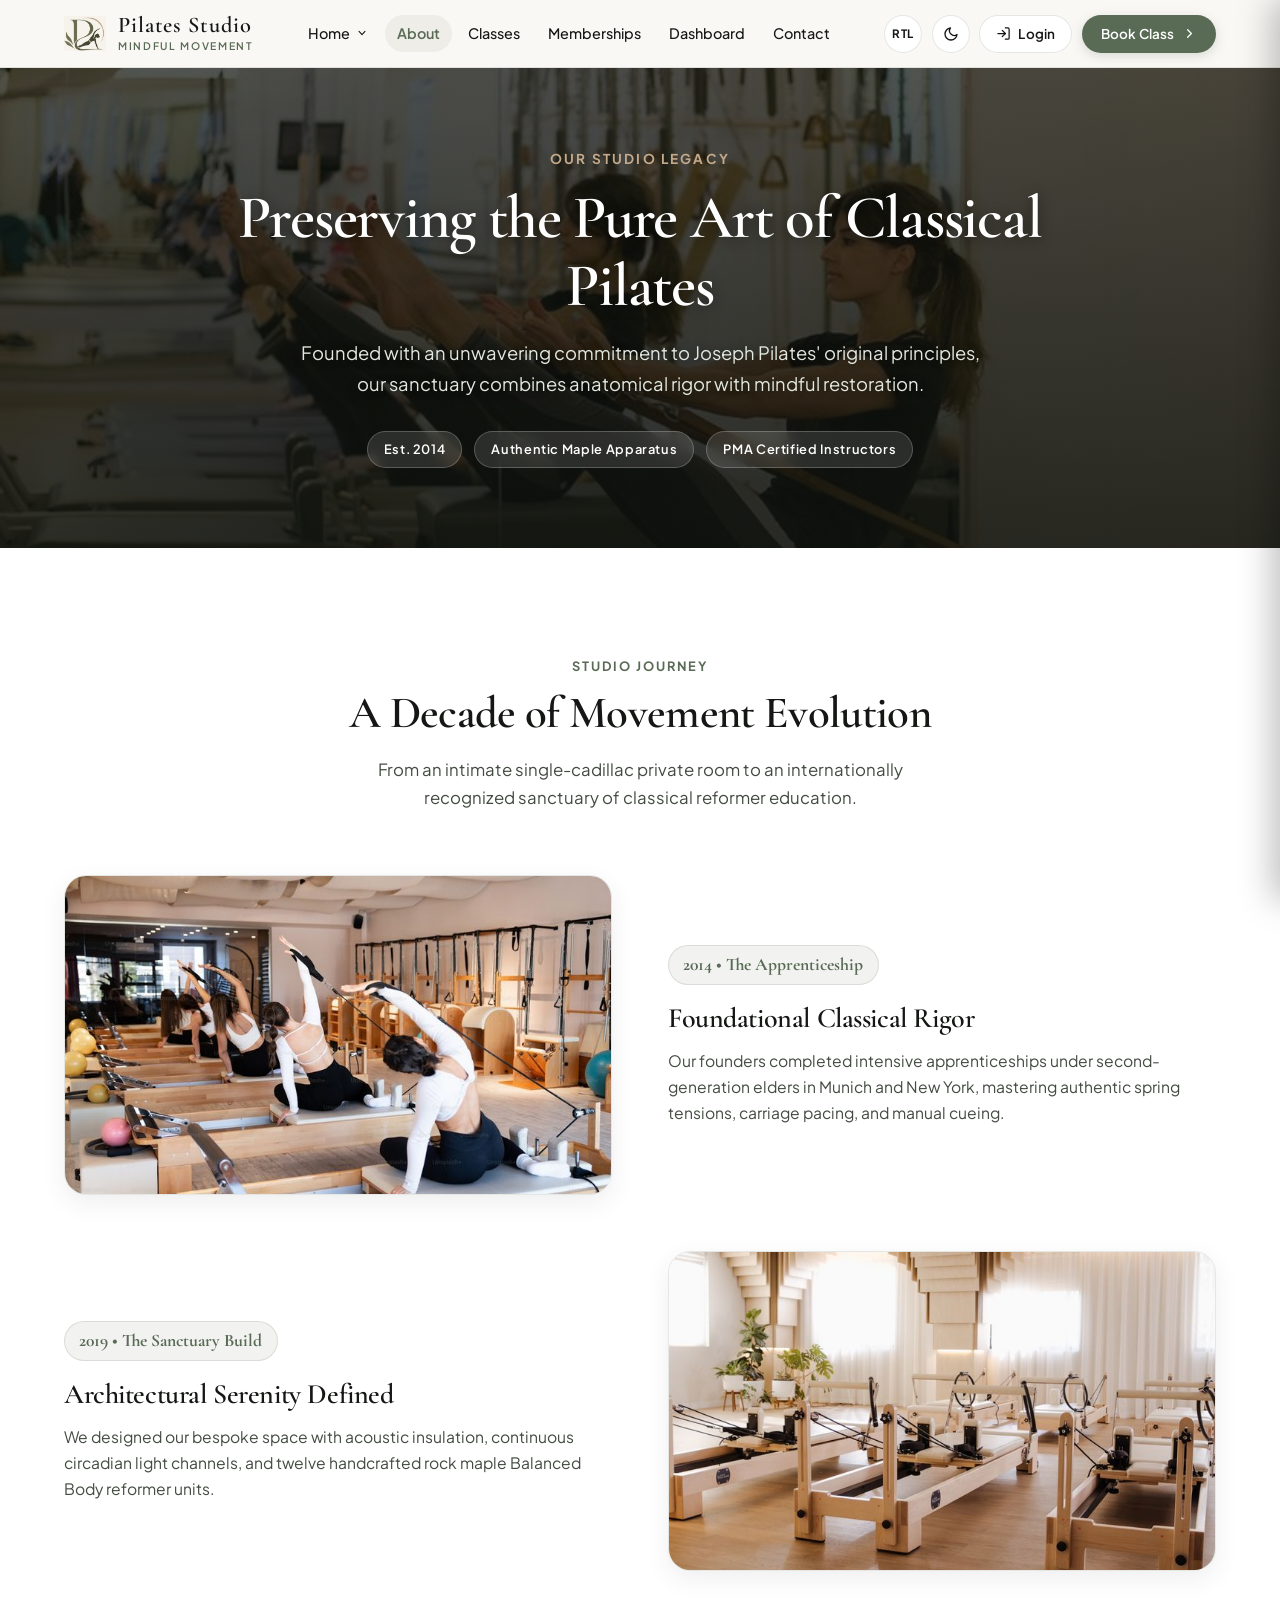
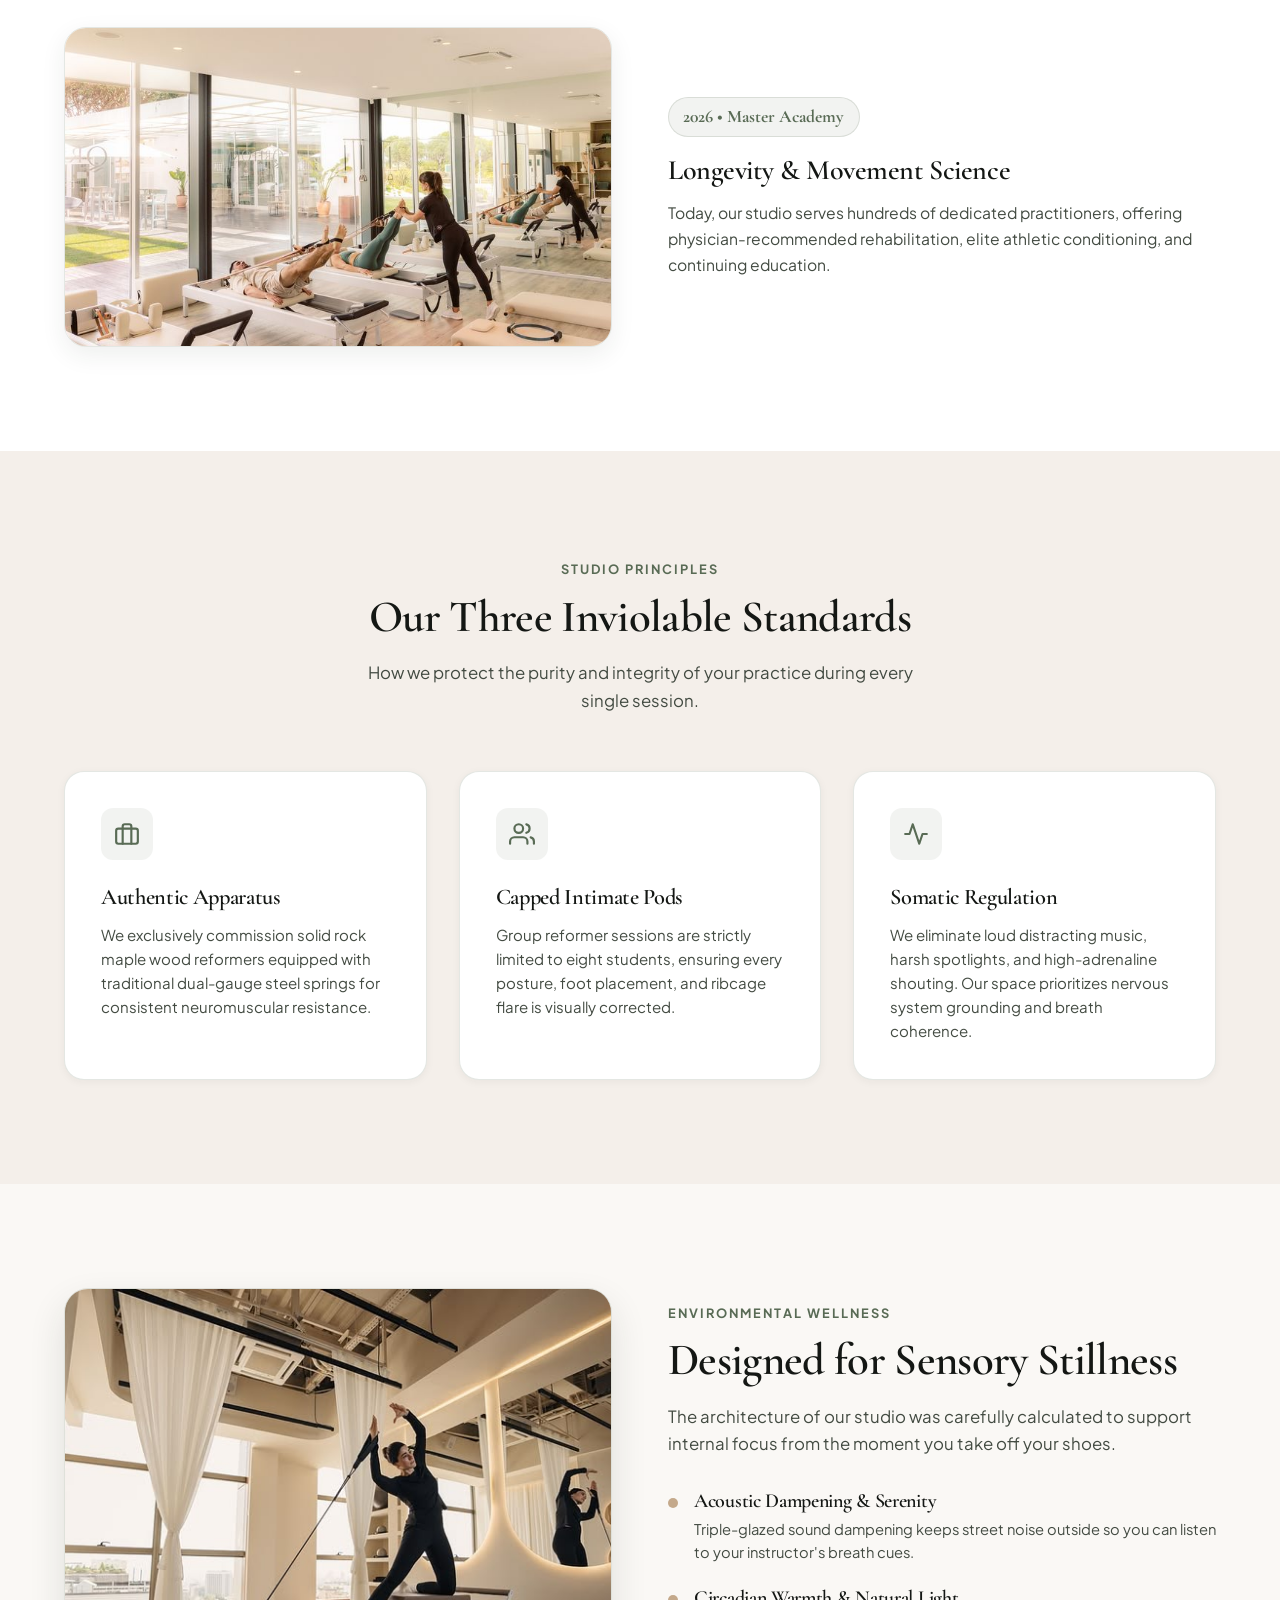
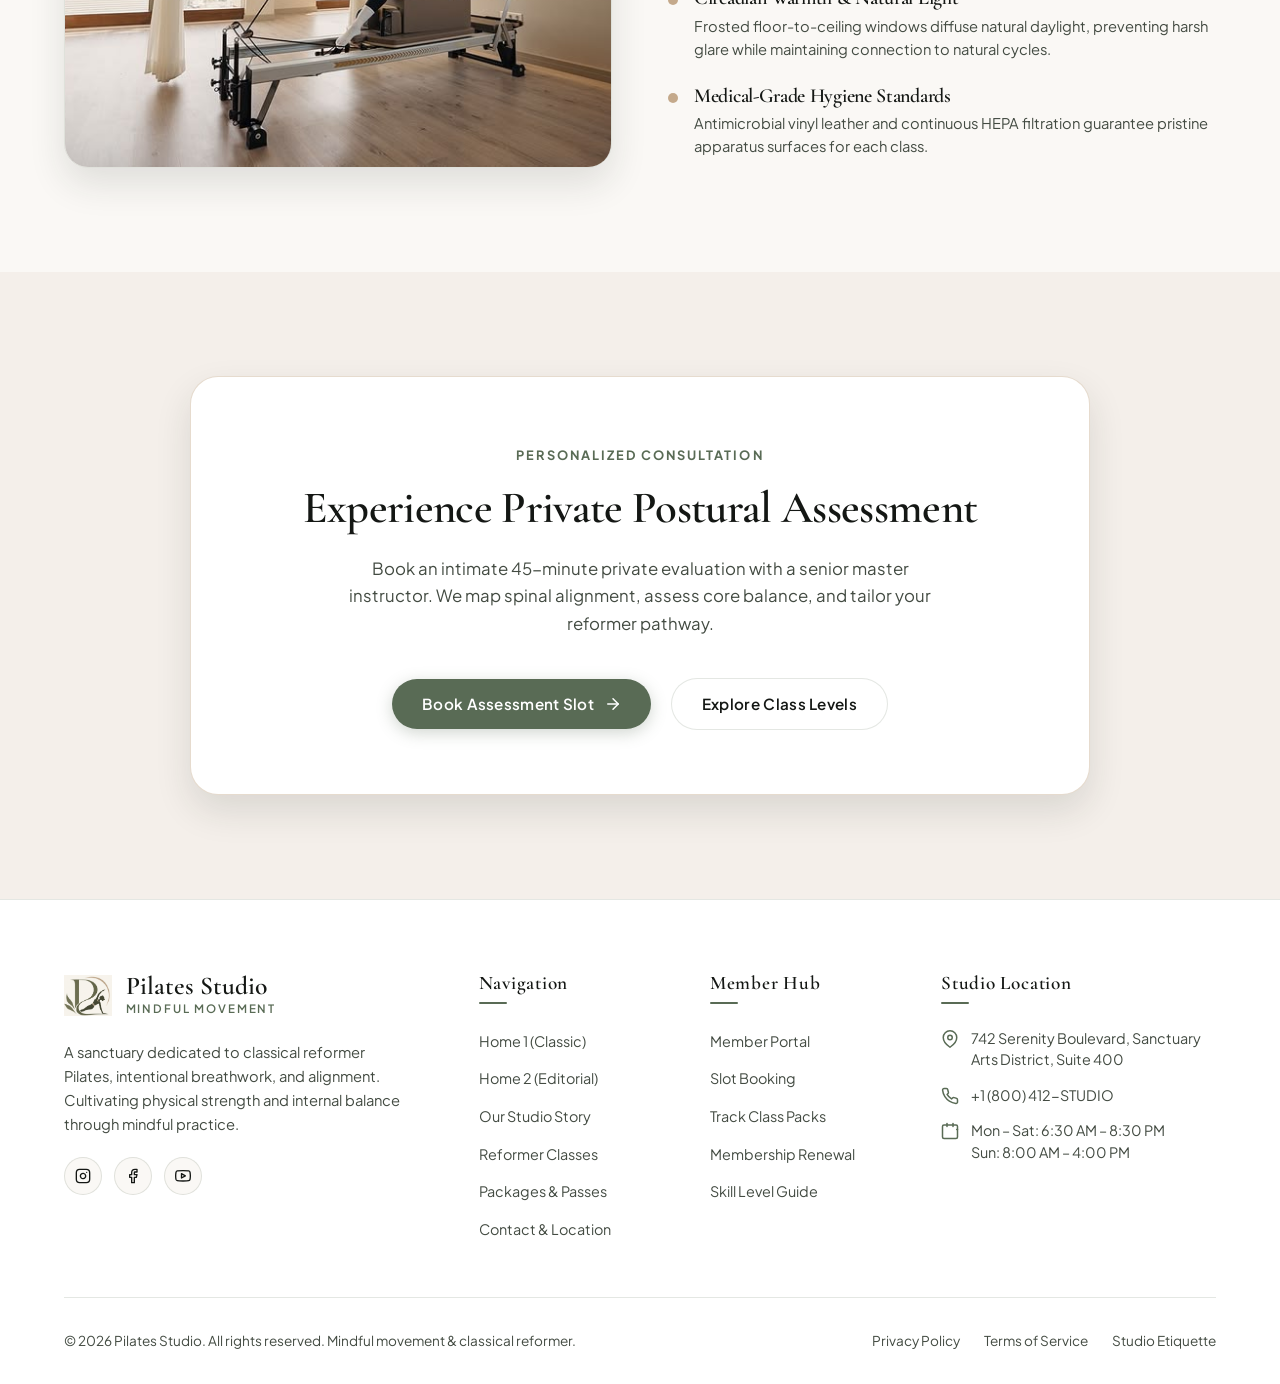
==== about.html @ a17dbea5 "first commit" ====
<!DOCTYPE html>
<html lang="en" dir="ltr">

<head>
  <meta charset="UTF-8">
  <meta name="viewport" content="width=device-width, initial-scale=1.0">
  <title>About Our Studio — Pilates Studio Story & Classical Lineage</title>
  <meta name="description"
    content="Discover the philosophy, master educators, and architectural sanctuary behind Pilates Studio. Dedicated to authentic reformer Pilates and postural longevity.">
  <link rel="icon" type="image/png" href="assets/images/icons/logo.png">

  <!-- External Stylesheets (Zero Inline CSS) -->
  <link rel="stylesheet" href="assets/css/style.css">
  <link rel="stylesheet" href="assets/css/responsive.css">
</head>

<body>

  <!-- =========================================================================
       1. Branded Preloader
       ========================================================================= -->
  <div id="page-preloader" aria-label="Loading Pilates Studio">
    <div class="loader-brand-wrapper">
      <div class="loader-logo-container">
        <div class="loader-ring"></div>
        <img src="assets/images/icons/logo.png" alt="Pilates Studio Logo" class="loader-logo-img">
      </div>
      <h2 class="loader-title">Pilates Studio</h2>
      <p class="loader-sub">Our Story &bull; Authentic Lineage</p>
    </div>
  </div>

  <!-- =========================================================================
       2. Fixed Slim Single-Line Header (Unified 1200px Container)
       ========================================================================= -->
  <header class="site-header" id="site-header">
    <div class="header-container">
      <!-- Logo + Brand Title -->
      <a href="index.html" class="brand-link" aria-label="Pilates Studio Homepage">
        <img src="assets/images/icons/logo.png" alt="Pilates Studio Logo" class="brand-logo-img">
        <div class="brand-text-group">
          <span class="brand-name">Pilates Studio</span>
          <span class="brand-subtitle">Mindful Movement</span>
        </div>
      </a>

      <!-- Exactly 6 Desktop Primary Navigation Items (One Line) -->
      <nav class="desktop-nav" aria-label="Primary Desktop Navigation">
        <ul class="nav-list">
          <!-- 1. Home with Click-Only Dropdown -->
          <li class="nav-item has-dropdown">
            <button type="button" class="nav-link dropdown-toggle" aria-expanded="false" aria-haspopup="true">
              <span>Home</span>
              <svg class="dropdown-toggle-icon" viewBox="0 0 20 20" fill="currentColor" aria-hidden="true">
                <path fill-rule="evenodd"
                  d="M5.23 7.21a.75.75 0 011.06.02L10 11.168l3.71-3.938a.75.75 0 111.08 1.04l-4.25 4.5a.75.75 0 01-1.08 0l-4.25-4.5a.75.75 0 01.02-1.06z"
                  clip-rule="evenodd" />
              </svg>
            </button>
            <ul class="dropdown-menu" aria-label="Home Variations">
              <li>
                <a href="index.html" class="dropdown-link">
                  <span>Home 1</span>
                  <span class="dropdown-badge">Classic</span>
                </a>
              </li>
              <li>
                <a href="home-2.html" class="dropdown-link">
                  <span>Home 2</span>
                  <span class="dropdown-badge">Editorial</span>
                </a>
              </li>
            </ul>
          </li>

          <!-- 2. About (Active) -->
          <li class="nav-item">
            <a href="about.html" class="nav-link active">About</a>
          </li>

          <!-- 3. Classes -->
          <li class="nav-item">
            <a href="classes.html" class="nav-link">Classes</a>
          </li>

          <!-- 4. Memberships -->
          <li class="nav-item">
            <a href="membership.html" class="nav-link">Memberships</a>
          </li>

          <!-- 5. Dashboard -->
          <li class="nav-item">
            <a href="dashboard.html" class="nav-link">Dashboard</a>
          </li>

          <!-- 6. Contact (Directly Visible) -->
          <li class="nav-item">
            <a href="contact.html" class="nav-link">Contact</a>
          </li>
        </ul>
      </nav>

      <!-- Header Action Controls: RTL, Dark Mode, Compact Login & Primary CTA -->
      <div class="header-actions">
        <!-- RTL/LTR Toggle -->
        <button type="button" class="action-icon-btn rtl-toggle-btn" aria-label="Switch text direction">
          <span class="rtl-label">RTL</span>
        </button>

        <!-- Dark Mode Toggle (#000000 Strict Base) -->
        <button type="button" class="action-icon-btn theme-toggle-btn" aria-label="Switch color theme">
          <svg class="theme-icon-sun" viewBox="0 0 24 24" fill="none" stroke="currentColor" stroke-width="2"
            stroke-linecap="round" stroke-linejoin="round" aria-hidden="true">
            <circle cx="12" cy="12" r="5"></circle>
            <line x1="12" y1="1" x2="12" y2="3"></line>
            <line x1="12" y1="21" x2="12" y2="23"></line>
            <line x1="4.22" y1="4.22" x2="5.64" y2="5.64"></line>
            <line x1="18.36" y1="18.36" x2="19.78" y2="19.78"></line>
            <line x1="1" y1="12" x2="3" y2="12"></line>
            <line x1="21" y1="12" x2="23" y2="12"></line>
            <line x1="4.22" y1="19.78" x2="5.64" y2="18.36"></line>
            <line x1="18.36" y1="5.64" x2="19.78" y2="4.22"></line>
          </svg>
          <svg class="theme-icon-moon" viewBox="0 0 24 24" fill="none" stroke="currentColor" stroke-width="2"
            stroke-linecap="round" stroke-linejoin="round" aria-hidden="true">
            <path d="M21 12.79A9 9 0 1 1 11.21 3 7 7 0 0 0 21 12.79z"></path>
          </svg>
        </button>

        <!-- Compact Member Login Button -->
        <a href="login.html" class="header-login-btn" aria-label="Member portal login">
          <svg viewBox="0 0 24 24" fill="none" stroke="currentColor" stroke-width="2" stroke-linecap="round"
            stroke-linejoin="round" aria-hidden="true">
            <path d="M15 3h4a2 2 0 0 1 2 2v14a2 2 0 0 1-2 2h-4"></path>
            <polyline points="10 17 15 12 10 7"></polyline>
            <line x1="15" y1="12" x2="3" y2="12"></line>
          </svg>
          <span>Login</span>
        </a>

        <!-- Primary Header CTA Button -->
        <a href="classes.html" class="header-cta-btn" aria-label="Book a reformer class">
          <span>Book Class</span>
          <svg viewBox="0 0 24 24" fill="none" stroke="currentColor" stroke-width="2" stroke-linecap="round"
            stroke-linejoin="round" aria-hidden="true">
            <polyline points="9 18 15 12 9 6"></polyline>
          </svg>
        </a>

        <!-- Mobile Menu Toggle Button -->
        <button type="button" class="mobile-toggle-btn" id="mobile-menu-toggle" aria-label="Open mobile menu"
          aria-expanded="false" aria-controls="mobile-drawer">
          <svg viewBox="0 0 24 24" fill="none" stroke="currentColor" stroke-width="2" stroke-linecap="round"
            stroke-linejoin="round" aria-hidden="true">
            <line x1="3" y1="12" x2="21" y2="12"></line>
            <line x1="3" y1="6" x2="21" y2="6"></line>
            <line x1="3" y1="18" x2="21" y2="18"></line>
          </svg>
        </button>
      </div>
    </div>
  </header>

  <!-- =========================================================================
       3. Mobile Navigation Drawer & Accordion
       ========================================================================= -->
  <div class="mobile-menu-backdrop" id="mobile-backdrop"></div>

  <aside class="mobile-drawer" id="mobile-drawer" aria-label="Mobile Navigation Menu">
    <!-- Drawer Brand Header -->
    <div class="drawer-header">
      <div class="drawer-brand">
        <img src="assets/images/icons/logo.png" alt="Pilates Studio Logo" class="drawer-brand-img">
        <div>
          <div class="drawer-brand-name">Pilates Studio</div>
          <div class="drawer-brand-sub">Mindful Movement</div>
        </div>
      </div>
      <button type="button" class="drawer-close-btn" id="mobile-drawer-close" aria-label="Close mobile menu">
        <svg viewBox="0 0 24 24" fill="none" stroke="currentColor" stroke-width="2" stroke-linecap="round"
          stroke-linejoin="round" style="width: 20px; height: 20px;" aria-hidden="true">
          <line x1="18" y1="6" x2="6" y2="18"></line>
          <line x1="6" y1="6" x2="18" y2="18"></line>
        </svg>
      </button>
    </div>

    <!-- Drawer Controls (Dark Mode & RTL) -->
    <div class="drawer-controls">
      <span class="drawer-control-label">Preferences</span>
      <div class="drawer-control-group">
        <button type="button" class="action-icon-btn rtl-toggle-btn" aria-label="Switch text direction">
          <span class="rtl-label">RTL</span>
        </button>
        <button type="button" class="action-icon-btn theme-toggle-btn" aria-label="Switch color theme">
          <svg class="theme-icon-sun" viewBox="0 0 24 24" fill="none" stroke="currentColor" stroke-width="2"
            stroke-linecap="round" stroke-linejoin="round" aria-hidden="true">
            <circle cx="12" cy="12" r="5"></circle>
            <line x1="12" y1="1" x2="12" y2="3"></line>
            <line x1="12" y1="21" x2="12" y2="23"></line>
            <line x1="4.22" y1="4.22" x2="5.64" y2="5.64"></line>
            <line x1="18.36" y1="18.36" x2="19.78" y2="19.78"></line>
            <line x1="1" y1="12" x2="3" y2="12"></line>
            <line x1="21" y1="12" x2="23" y2="12"></line>
            <line x1="4.22" y1="19.78" x2="5.64" y2="18.36"></line>
            <line x1="18.36" y1="5.64" x2="19.78" y2="4.22"></line>
          </svg>
          <svg class="theme-icon-moon" viewBox="0 0 24 24" fill="none" stroke="currentColor" stroke-width="2"
            stroke-linecap="round" stroke-linejoin="round" aria-hidden="true">
            <path d="M21 12.79A9 9 0 1 1 11.21 3 7 7 0 0 0 21 12.79z"></path>
          </svg>
        </button>
      </div>
    </div>

    <!-- Drawer Navigation List -->
    <ul class="mobile-nav-list">
      <!-- 1. Home with Mobile Accordion (Click only) -->
      <li class="mobile-nav-item">
        <button type="button" class="mobile-nav-link accordion-toggle" aria-expanded="false">
          <span>Home</span>
          <svg class="accordion-icon" viewBox="0 0 20 20" fill="currentColor" aria-hidden="true">
            <path fill-rule="evenodd"
              d="M5.23 7.21a.75.75 0 011.06.02L10 11.168l3.71-3.938a.75.75 0 111.08 1.04l-4.25 4.5a.75.75 0 01-1.08 0l-4.25-4.5a.75.75 0 01.02-1.06z"
              clip-rule="evenodd" />
          </svg>
        </button>
        <ul class="mobile-submenu">
          <li>
            <a href="index.html" class="mobile-sub-link">
              <span>Home 1 (Classic)</span>
            </a>
          </li>
          <li>
            <a href="home-2.html" class="mobile-sub-link">
              <span>Home 2 (Editorial)</span>
            </a>
          </li>
        </ul>
      </li>

      <!-- 2. About (Active) -->
      <li class="mobile-nav-item">
        <a href="about.html" class="mobile-nav-link active">About</a>
      </li>

      <!-- 3. Classes -->
      <li class="mobile-nav-item">
        <a href="classes.html" class="mobile-nav-link">Classes</a>
      </li>

      <!-- 4. Memberships -->
      <li class="mobile-nav-item">
        <a href="membership.html" class="mobile-nav-link">Memberships</a>
      </li>

      <!-- 5. Dashboard -->
      <li class="mobile-nav-item">
        <a href="dashboard.html" class="mobile-nav-link">Member Dashboard</a>
      </li>

      <!-- 6. Contact -->
      <li class="mobile-nav-item">
        <a href="contact.html" class="mobile-nav-link">Contact</a>
      </li>
    </ul>

    <!-- Drawer Footer with CTA & Login Buttons -->
    <div class="drawer-footer">
      <a href="classes.html" class="mobile-cta-btn">
        <span>Book Reformer Class</span>
        <svg viewBox="0 0 24 24" fill="none" stroke="currentColor" stroke-width="2" stroke-linecap="round"
          stroke-linejoin="round" aria-hidden="true">
          <polyline points="9 18 15 12 9 6"></polyline>
        </svg>
      </a>
      <a href="login.html" class="mobile-login-btn">
        <svg viewBox="0 0 24 24" fill="none" stroke="currentColor" stroke-width="2" stroke-linecap="round"
          stroke-linejoin="round" aria-hidden="true">
          <path d="M15 3h4a2 2 0 0 1 2 2v14a2 2 0 0 1-2 2h-4"></path>
          <polyline points="10 17 15 12 10 7"></polyline>
          <line x1="15" y1="12" x2="3" y2="12"></line>
        </svg>
        <span>Member Portal Login</span>
      </a>
    </div>
  </aside>

  <!-- =========================================================================
       MAIN CONTENT: EXACTLY 5 CONTENT SECTIONS FOR INNER PAGE 01 (ABOUT)
       ========================================================================= -->
  <main class="main-content" id="main-content">

    <!-- -----------------------------------------------------------------------
         SECTION 01: MASTHEAD HERO (Background Image with Centered Text Overlay)
         ----------------------------------------------------------------------- -->
    <section class="page-hero-banner page-hero-about" id="about-masthead">
      <div class="section-container">
        <div class="page-hero-content">
          <span class="page-hero-tagline">Our Studio Legacy</span>
          <h1 class="page-hero-title">
            Preserving the Pure Art of Classical Pilates
          </h1>
          <p class="page-hero-subtext">
            Founded with an unwavering commitment to Joseph Pilates' original principles, our sanctuary combines
            anatomical rigor with mindful restoration.
          </p>
          <div class="page-hero-badges">
            <span class="page-hero-pill">Est. 2014</span>
            <span class="page-hero-pill">Authentic Maple Apparatus</span>
            <span class="page-hero-pill">PMA Certified Instructors</span>
          </div>
        </div>
      </div>
    </section>

    <!-- -----------------------------------------------------------------------
         SECTION 02: CHRONOLOGICAL TIMELINE (Milestone Lineage)
         ----------------------------------------------------------------------- -->
    <section class="about-timeline-section" id="about-timeline">
      <div class="section-container">
        <div style="text-align: center; max-width: 650px; margin: 0 auto;">
          <span class="section-tagline">Studio Journey</span>
          <h2 class="section-heading">A Decade of Movement Evolution</h2>
          <p class="section-subtext" style="margin: 0 auto;">
            From an intimate single-cadillac private room to an internationally recognized sanctuary of classical
            reformer education.
          </p>
        </div>

        <div class="timeline-list">
          <!-- Milestone 1 -->
          <article class="timeline-row">
            <div class="timeline-media-col">
              <img src="assets/images/about/p23.jpg" alt="Apprentice training on classical wood reformer">
            </div>
            <div class="timeline-content-col">
              <span class="timeline-year-pill">2014 &bull; The Apprenticeship</span>
              <h3 class="timeline-heading">Foundational Classical Rigor</h3>
              <p class="timeline-text">
                Our founders completed intensive apprenticeships under second-generation elders in Munich and New York,
                mastering authentic spring tensions, carriage pacing, and manual cueing.
              </p>
            </div>
          </article>

          <!-- Milestone 2 -->
          <article class="timeline-row">
            <div class="timeline-media-col">
              <img src="assets/images/about/p24.jpg" alt="Architectural build of the sanctuary with custom reformers">
            </div>
            <div class="timeline-content-col">
              <span class="timeline-year-pill">2019 &bull; The Sanctuary Build</span>
              <h3 class="timeline-heading">Architectural Serenity Defined</h3>
              <p class="timeline-text">
                We designed our bespoke space with acoustic insulation, continuous circadian light channels, and twelve
                handcrafted rock maple Balanced Body reformer units.
              </p>
            </div>
          </article>

          <!-- Milestone 3 -->
          <article class="timeline-row">
            <div class="timeline-media-col">
              <img src="assets/images/about/p25.jpg" alt="Master certified instructor guiding member alignment">
            </div>
            <div class="timeline-content-col">
              <span class="timeline-year-pill">2026 &bull; Master Academy</span>
              <h3 class="timeline-heading">Longevity & Movement Science</h3>
              <p class="timeline-text">
                Today, our studio serves hundreds of dedicated practitioners, offering physician-recommended
                rehabilitation, elite athletic conditioning, and continuing education.
              </p>
            </div>
          </article>
        </div>
      </div>
    </section>

    <!-- -----------------------------------------------------------------------
         SECTION 03: STUDIO STANDARDS (Even 3-Card Architecture)
         ----------------------------------------------------------------------- -->
    <section class="about-standards-section" id="about-standards">
      <div class="section-container">
        <div style="text-align: center; max-width: 650px; margin: 0 auto;">
          <span class="section-tagline">Studio Principles</span>
          <h2 class="section-heading">Our Three Inviolable Standards</h2>
          <p class="section-subtext" style="margin: 0 auto;">
            How we protect the purity and integrity of your practice during every single session.
          </p>
        </div>

        <div class="standards-grid">
          <!-- Standard 1 -->
          <article class="standard-card">
            <div class="standard-icon-box">
              <svg viewBox="0 0 24 24" fill="none" stroke="currentColor" stroke-width="2" stroke-linecap="round"
                stroke-linejoin="round" aria-hidden="true">
                <rect x="2" y="7" width="20" height="14" rx="2" ry="2"></rect>
                <path d="M16 21V5a2 2 0 0 0-2-2h-4a2 2 0 0 0-2 2v16"></path>
              </svg>
            </div>
            <h3 class="standard-title">Authentic Apparatus</h3>
            <p class="standard-desc">
              We exclusively commission solid rock maple wood reformers equipped with traditional dual-gauge steel
              springs for consistent neuromuscular resistance.
            </p>
          </article>

          <!-- Standard 2 -->
          <article class="standard-card">
            <div class="standard-icon-box">
              <svg viewBox="0 0 24 24" fill="none" stroke="currentColor" stroke-width="2" stroke-linecap="round"
                stroke-linejoin="round" aria-hidden="true">
                <path d="M17 21v-2a4 4 0 0 0-4-4H5a4 4 0 0 0-4 4v2"></path>
                <circle cx="9" cy="7" r="4"></circle>
                <path d="M23 21v-2a4 4 0 0 0-3-3.87"></path>
                <path d="M16 3.13a4 4 0 0 1 0 7.75"></path>
              </svg>
            </div>
            <h3 class="standard-title">Capped Intimate Pods</h3>
            <p class="standard-desc">
              Group reformer sessions are strictly limited to eight students, ensuring every posture, foot placement,
              and ribcage flare is visually corrected.
            </p>
          </article>

          <!-- Standard 3 -->
          <article class="standard-card">
            <div class="standard-icon-box">
              <svg viewBox="0 0 24 24" fill="none" stroke="currentColor" stroke-width="2" stroke-linecap="round"
                stroke-linejoin="round" aria-hidden="true">
                <path d="M22 12h-4l-3 9L9 3l-3 9H2"></path>
              </svg>
            </div>
            <h3 class="standard-title">Somatic Regulation</h3>
            <p class="standard-desc">
              We eliminate loud distracting music, harsh spotlights, and high-adrenaline shouting. Our space prioritizes
              nervous system grounding and breath coherence.
            </p>
          </article>
        </div>
      </div>
    </section>

    <!-- -----------------------------------------------------------------------
         SECTION 04: SENSORY ARCHITECTURE (Visual Split Grid)
         ----------------------------------------------------------------------- -->
    <section class="about-sensory-section" id="about-sensory">
      <div class="section-container">
        <div class="sensory-grid">
          <!-- Media Column -->
          <div class="sensory-media-frame">
            <img src="assets/images/about/p26.jpg"
              alt="Natural daylight filtering into peaceful Pilates reformer studio room">
          </div>

          <!-- Content Column -->
          <div>
            <span class="section-tagline">Environmental Wellness</span>
            <h2 class="section-heading">Designed for Sensory Stillness</h2>
            <p class="section-subtext">
              The architecture of our studio was carefully calculated to support internal focus from the moment you take
              off your shoes.
            </p>

            <div class="sensory-points-list">
              <div class="sensory-point-item">
                <div class="sensory-point-dot"></div>
                <div>
                  <h3 class="sensory-point-title">Acoustic Dampening & Serenity</h3>
                  <p class="sensory-point-desc">Triple-glazed sound dampening keeps street noise outside so you can
                    listen to your instructor's breath cues.</p>
                </div>
              </div>

              <div class="sensory-point-item">
                <div class="sensory-point-dot"></div>
                <div>
                  <h3 class="sensory-point-title">Circadian Warmth & Natural Light</h3>
                  <p class="sensory-point-desc">Frosted floor-to-ceiling windows diffuse natural daylight, preventing
                    harsh glare while maintaining connection to natural cycles.</p>
                </div>
              </div>

              <div class="sensory-point-item">
                <div class="sensory-point-dot"></div>
                <div>
                  <h3 class="sensory-point-title">Medical-Grade Hygiene Standards</h3>
                  <p class="sensory-point-desc">Antimicrobial vinyl leather and continuous HEPA filtration guarantee
                    pristine apparatus surfaces for each class.</p>
                </div>
              </div>
            </div>
          </div>
        </div>
      </div>
    </section>

    <!-- -----------------------------------------------------------------------
         SECTION 05: CONSULTATION CTA (Warm Champagne Centered Card)
         ----------------------------------------------------------------------- -->
    <section class="about-cta-section" id="about-consultation">
      <div class="section-container">
        <div class="consultation-cta-card">
          <span class="consultation-tag">Personalized Consultation</span>
          <h2 class="consultation-heading">Experience Private Postural Assessment</h2>
          <p class="consultation-desc">
            Book an intimate 45-minute private evaluation with a senior master instructor. We map spinal alignment,
            assess core balance, and tailor your reformer pathway.
          </p>

          <div class="consultation-actions">
            <a href="dashboard.html" class="btn-primary">
              <span>Book Assessment Slot</span>
              <svg viewBox="0 0 24 24" fill="none" stroke="currentColor" stroke-width="2" stroke-linecap="round"
                stroke-linejoin="round" style="width: 18px; height: 18px;" aria-hidden="true">
                <line x1="5" y1="12" x2="19" y2="12"></line>
                <polyline points="12 5 19 12 12 19"></polyline>
              </svg>
            </a>
            <a href="classes.html" class="btn-secondary">
              <span>Explore Class Levels</span>
            </a>
          </div>
        </div>
      </div>
    </section>

  </main>

  <!-- =========================================================================
       5. Shared Footer (Unified 1200px Container)
       ========================================================================= -->
  <footer class="site-footer" id="site-footer">
    <div class="footer-container">
      <div class="footer-grid">
        <!-- Brand Summary Column -->
        <div class="footer-brand-col">
          <a href="index.html" class="footer-brand-header" aria-label="Pilates Studio Home">
            <img src="assets/images/icons/logo.png" alt="Pilates Studio Logo" class="footer-brand-logo">
            <div>
              <div class="footer-brand-title">Pilates Studio</div>
              <div class="footer-brand-sub">Mindful Movement</div>
            </div>
          </a>
          <p class="footer-desc">
            A sanctuary dedicated to classical reformer Pilates, intentional breathwork, and alignment. Cultivating
            physical strength and internal balance through mindful practice.
          </p>
          <div class="footer-socials" aria-label="Social Media Links">
            <a href="#" class="footer-social-link" aria-label="Instagram">
              <svg viewBox="0 0 24 24" fill="none" stroke="currentColor" stroke-width="2" stroke-linecap="round"
                stroke-linejoin="round" aria-hidden="true">
                <rect x="2" y="2" width="20" height="20" rx="5" ry="5"></rect>
                <path d="M16 11.37A4 4 0 1 1 12.63 8 4 4 0 0 1 16 11.37z"></path>
                <line x1="17.5" y1="6.5" x2="17.51" y2="6.5"></line>
              </svg>
            </a>
            <a href="#" class="footer-social-link" aria-label="Facebook">
              <svg viewBox="0 0 24 24" fill="none" stroke="currentColor" stroke-width="2" stroke-linecap="round"
                stroke-linejoin="round" aria-hidden="true">
                <path d="M18 2h-3a5 5 0 0 0-5 5v3H7v4h3v8h4v-8h3l1-4h-4V7a1 1 0 0 1 1-1h3z"></path>
              </svg>
            </a>
            <a href="#" class="footer-social-link" aria-label="YouTube">
              <svg viewBox="0 0 24 24" fill="none" stroke="currentColor" stroke-width="2" stroke-linecap="round"
                stroke-linejoin="round" aria-hidden="true">
                <path
                  d="M22.54 6.42a2.78 2.78 0 0 0-1.94-2C18.88 4 12 4 12 4s-6.88 0-8.6.46a2.78 2.78 0 0 0-1.94 2A29 29 0 0 0 1 11.75a29 29 0 0 0 .46 5.33A2.78 2.78 0 0 0 3.4 19c1.72.46 8.6.46 8.6.46s6.88 0 8.6-.46a2.78 2.78 0 0 0 1.94-2 29 29 0 0 0 .46-5.25 29 29 0 0 0-.46-5.33z">
                </path>
                <polygon points="9.75 15.02 15.5 11.75 9.75 8.48 9.75 15.02"></polygon>
              </svg>
            </a>
          </div>
        </div>

        <!-- Quick Links -->
        <div>
          <h3 class="footer-col-title">Navigation</h3>
          <ul class="footer-nav-list">
            <li><a href="index.html" class="footer-nav-link">Home 1 (Classic)</a></li>
            <li><a href="home-2.html" class="footer-nav-link">Home 2 (Editorial)</a></li>
            <li><a href="about.html" class="footer-nav-link">Our Studio Story</a></li>
            <li><a href="classes.html" class="footer-nav-link">Reformer Classes</a></li>
            <li><a href="membership.html" class="footer-nav-link">Packages & Passes</a></li>
            <li><a href="contact.html" class="footer-nav-link">Contact & Location</a></li>
          </ul>
        </div>

        <!-- Member Hub -->
        <div>
          <h3 class="footer-col-title">Member Hub</h3>
          <ul class="footer-nav-list">
            <li><a href="login.html" class="footer-nav-link">Member Portal</a></li>
            <li><a href="dashboard.html" class="footer-nav-link">Slot Booking</a></li>
            <li><a href="dashboard.html#packs" class="footer-nav-link">Track Class Packs</a></li>
            <li><a href="dashboard.html#renew" class="footer-nav-link">Membership Renewal</a></li>
            <li><a href="classes.html#levels" class="footer-nav-link">Skill Level Guide</a></li>
          </ul>
        </div>

        <!-- Studio Location & Schedule -->
        <div>
          <h3 class="footer-col-title">Studio Location</h3>
          <div class="footer-contact-info">
            <div class="footer-contact-item">
              <svg viewBox="0 0 24 24" fill="none" stroke="currentColor" stroke-width="2" stroke-linecap="round"
                stroke-linejoin="round" aria-hidden="true">
                <path d="M21 10c0 7-9 13-9 13s-9-6-9-13a9 9 0 0 1 18 0z"></path>
                <circle cx="12" cy="10" r="3"></circle>
              </svg>
              <span>742 Serenity Boulevard, Sanctuary Arts District, Suite 400</span>
            </div>
            <div class="footer-contact-item">
              <svg viewBox="0 0 24 24" fill="none" stroke="currentColor" stroke-width="2" stroke-linecap="round"
                stroke-linejoin="round" aria-hidden="true">
                <path
                  d="M22 16.92v3a2 2 0 0 1-2.18 2 19.79 19.79 0 0 1-8.63-3.07 19.5 19.5 0 0 1-6-6 19.79 19.79 0 0 1-3.07-8.67A2 2 0 0 1 4.11 2h3a2 2 0 0 1 2 1.72 12.84 12.84 0 0 0 .7 2.81 2 2 0 0 1-.45 2.11L8.09 9.91a16 16 0 0 0 6 6l1.27-1.27a2 2 0 0 1 2.11-.45 12.84 12.84 0 0 0 2.81.7A2 2 0 0 1 22 16.92z">
                </path>
              </svg>
              <span>+1 (800) 412-STUDIO</span>
            </div>
            <div class="footer-contact-item">
              <svg viewBox="0 0 24 24" fill="none" stroke="currentColor" stroke-width="2" stroke-linecap="round"
                stroke-linejoin="round" aria-hidden="true">
                <rect x="2" y="4" width="20" height="18" rx="2" ry="2"></rect>
                <line x1="16" y1="2" x2="16" y2="6"></line>
                <line x1="8" y1="2" x2="8" y2="6"></line>
                <line x1="21" y1="10" x2="22" y2="10"></line>
              </svg>
              <span>Mon – Sat: 6:30 AM – 8:30 PM<br>Sun: 8:00 AM – 4:00 PM</span>
            </div>
          </div>
        </div>
      </div>

      <!-- Footer Bottom -->
      <div class="footer-bottom">
        <div>
          &copy; 2026 Pilates Studio. All rights reserved. Mindful movement & classical reformer.
        </div>
        <div class="footer-bottom-links">
          <a href="#" class="footer-bottom-link">Privacy Policy</a>
          <a href="#" class="footer-bottom-link">Terms of Service</a>
          <a href="#" class="footer-bottom-link">Studio Etiquette</a>
        </div>
      </div>
    </div>
  </footer>

  <!-- =========================================================================
       6. Scroll To Top Floating Button
       ========================================================================= -->
  <button type="button" id="scroll-to-top" aria-label="Scroll back to top">
    <svg viewBox="0 0 24 24" fill="none" stroke="currentColor" stroke-width="2.5" stroke-linecap="round"
      stroke-linejoin="round" aria-hidden="true">
      <polyline points="18 15 12 9 6 15"></polyline>
    </svg>
  </button>

  <!-- External JavaScript (Zero Inline JS) -->
  <script src="assets/js/main.js"></script>
</body>

</html>
---- assets/css/style.css ----
/* ==========================================================================
   PILATES STUDIO — GLOBAL DESIGN SYSTEM & BRAND STYLESHEET
   Brand: Pilates Studio
   Colors: Natural Olive (#596B55), Champagne Gold (#C4A98B), Absolute Dark (#000000)
   Typography: Cormorant Garamond (Editorial Serif) & Plus Jakarta Sans (Clean Modern)
   ========================================================================== */

@import url('https://fonts.googleapis.com/css2?family=Cormorant+Garamond:ital,wght@0,400;0,500;0,600;0,700;1,400&family=Plus+Jakarta+Sans:wght@300;400;500;600;700&display=swap');

:root {
  /* Brand Palette */
  --color-primary: #596B55;
  --color-primary-hover: #455542;
  --color-primary-light: #7C9177;
  --color-primary-subtle: rgba(89, 107, 85, 0.08);

  --color-accent: #C4A98B;
  --color-accent-hover: #B29574;
  --color-accent-subtle: rgba(196, 169, 139, 0.16);

  /* Light Theme Surfaces & Bright Crisp Text */
  --bg-body: #FAF8F5;
  --bg-surface: #FFFFFF;
  --bg-elevated: #F4EFEA;
  --bg-header: rgba(250, 248, 245, 0.94);

  --text-main: #141714;
  --text-muted: #434B42;
  --text-dim: #606B5F;
  --text-inverse: #FFFFFF;

  --border-color: rgba(89, 107, 85, 0.16);
  --border-highlight: rgba(196, 169, 139, 0.42);

  --shadow-sm: 0 2px 8px rgba(35, 45, 33, 0.05);
  --shadow-md: 0 8px 24px rgba(35, 45, 33, 0.08);
  --shadow-lg: 0 16px 36px rgba(35, 45, 33, 0.12);

  /* Typography */
  --font-serif: 'Cormorant Garamond', Georgia, serif;
  --font-sans: 'Plus Jakarta Sans', -apple-system, BlinkMacSystemFont, 'Segoe UI', Roboto, sans-serif;

  /* Unified Compact Container Width */
  --container-max-width: 1200px;

  /* Header & Banner Dimensions */
  --header-height: 68px;
  --page-hero-height: 480px;
  --transition-smooth: all 0.28s cubic-bezier(0.2, 0.8, 0.2, 1);
}

/* Strict Dark Mode: Absolute #000000 Base with Bright Visible Text */
html.dark {
  --bg-body: #000000 !important;
  --bg-surface: #0A0C0A;
  --bg-elevated: #121512;
  --bg-header: rgba(0, 0, 0, 0.94);

  --text-main: #FFFFFF;
  --text-muted: #E2E8E0;
  --text-dim: #BAC4B8;
  --text-inverse: #000000;

  --color-primary: #85A37F;
  --color-primary-hover: #9EBD98;
  --color-primary-subtle: rgba(133, 163, 127, 0.18);

  --color-accent: #E0C7A9;
  --color-accent-hover: #EED7BD;
  --color-accent-subtle: rgba(224, 199, 169, 0.2);

  --border-color: rgba(255, 255, 255, 0.18);
  --border-highlight: rgba(224, 199, 169, 0.45);

  --shadow-sm: 0 2px 10px rgba(0, 0, 0, 0.7);
  --shadow-md: 0 8px 26px rgba(0, 0, 0, 0.85);
  --shadow-lg: 0 18px 40px rgba(0, 0, 0, 0.95);
}

/* ==========================================================================
   Base & Resets
   ========================================================================== */
*,
*::before,
*::after {
  box-sizing: border-box;
  margin: 0;
  padding: 0;
}

html {
  font-size: 16px;
  scroll-behavior: smooth;
  -webkit-font-smoothing: antialiased;
  -moz-osx-font-smoothing: grayscale;
  max-width: 100%;
  overflow-x: clip;
}

body {
  font-family: var(--font-sans);
  background-color: var(--bg-body);
  color: var(--text-main);
  line-height: 1.6;
  max-width: 100%;
  width: 100%;
  overflow-x: clip;
  min-height: 100vh;
  min-height: 100dvh;
  display: flex;
  flex-direction: column;
  position: relative;
  transition: background-color 0.3s ease, color 0.3s ease;
}

h1,
h2,
h3,
h4,
h5,
h6 {
  font-family: var(--font-serif);
  color: var(--text-main);
  line-height: 1.18;
  font-weight: 600;
  letter-spacing: -0.015em;
}

a {
  color: inherit;
  text-decoration: none;
  transition: var(--transition-smooth);
}

img {
  max-width: 100%;
  height: auto;
  display: block;
}

button {
  font-family: inherit;
  cursor: pointer;
  border: none;
  background: none;
  outline: none;
}

/* Accessible focus ring */
:focus-visible {
  outline: 2px solid var(--color-accent);
  outline-offset: 3px;
}

/* Unified Container Utility for Header, Sections, and Footer */
.section-container,
.header-container,
.footer-container {
  max-width: var(--container-max-width, 1200px);
  margin: 0 auto;
  padding: 0 1.5rem;
}

/* Section Header Typography */
.section-tagline {
  display: inline-block;
  font-size: 0.8rem;
  font-weight: 700;
  letter-spacing: 0.16em;
  text-transform: uppercase;
  color: var(--color-primary);
  margin-bottom: 0.75rem;
}

.section-heading {
  font-size: clamp(2rem, 3.5vw, 2.9rem);
  font-weight: 600;
  line-height: 1.15;
  color: var(--text-main);
  margin-bottom: 1rem;
}

.section-subtext {
  font-size: 1.05rem;
  color: var(--text-muted);
  line-height: 1.65;
  max-width: 580px;
}

/* Buttons */
.btn-primary {
  display: inline-flex;
  align-items: center;
  justify-content: center;
  gap: 0.6rem;
  padding: 0.8rem 1.85rem;
  background-color: var(--color-primary);
  color: #FFFFFF !important;
  border-radius: 9999px;
  font-weight: 600;
  font-size: 0.95rem;
  letter-spacing: 0.02em;
  box-shadow: 0 4px 16px rgba(89, 107, 85, 0.28);
  transition: var(--transition-smooth);
  white-space: nowrap;
}

.btn-primary svg {
  flex-shrink: 0;
  width: 18px;
  height: 18px;
}

.btn-primary:hover {
  background-color: var(--color-primary-hover);
  transform: translateY(-2px);
  box-shadow: 0 8px 24px rgba(89, 107, 85, 0.38);
}

.btn-secondary {
  display: inline-flex;
  align-items: center;
  justify-content: center;
  gap: 0.6rem;
  padding: 0.8rem 1.85rem;
  background-color: var(--bg-surface);
  color: var(--text-main);
  border: 1px solid var(--border-color);
  border-radius: 9999px;
  font-weight: 600;
  font-size: 0.95rem;
  letter-spacing: 0.02em;
  transition: var(--transition-smooth);
  white-space: nowrap;
}

.btn-secondary svg {
  flex-shrink: 0;
  width: 18px;
  height: 18px;
}

.btn-secondary:hover {
  border-color: var(--color-primary);
  color: var(--color-primary);
  background-color: var(--color-primary-subtle);
  transform: translateY(-2px);
}

/* ==========================================================================
   Page Preloader
   ========================================================================== */
#page-preloader {
  position: fixed;
  inset: 0;
  background-color: var(--bg-body);
  z-index: 99999;
  display: flex;
  align-items: center;
  justify-content: center;
  flex-direction: column;
  transition: opacity 0.5s ease, visibility 0.5s ease;
}

#page-preloader.fade-out {
  opacity: 0;
  visibility: hidden;
  pointer-events: none;
}

.loader-brand-wrapper {
  display: flex;
  flex-direction: column;
  align-items: center;
  text-align: center;
}

.loader-logo-container {
  position: relative;
  width: 92px;
  height: 92px;
  display: flex;
  align-items: center;
  justify-content: center;
  margin-bottom: 1.25rem;
}

.loader-logo-img {
  width: 76px;
  height: 76px;
  object-fit: contain;
  animation: logoPulse 2s infinite ease-in-out;
}

.loader-ring {
  position: absolute;
  inset: 0;
  border: 2px solid transparent;
  border-top-color: var(--color-primary);
  border-bottom-color: var(--color-accent);
  border-radius: 50%;
  animation: loaderSpin 1.4s linear infinite;
}

.loader-title {
  font-family: var(--font-serif);
  font-size: 1.5rem;
  letter-spacing: 0.12em;
  text-transform: uppercase;
  color: var(--text-main);
  font-weight: 600;
  margin-bottom: 0.25rem;
}

.loader-sub {
  font-size: 0.75rem;
  letter-spacing: 0.2em;
  text-transform: uppercase;
  color: var(--color-primary);
}

@keyframes loaderSpin {
  0% {
    transform: rotate(0deg);
  }

  100% {
    transform: rotate(360deg);
  }
}

@keyframes logoPulse {

  0%,
  100% {
    transform: scale(1);
    opacity: 0.95;
  }

  50% {
    transform: scale(1.06);
    opacity: 0.75;
  }
}

/* ==========================================================================
   Header & Fixed Single-Line Navigation
   ========================================================================== */
.site-header {
  position: fixed;
  top: 0;
  left: 0;
  width: 100%;
  height: var(--header-height);
  background-color: var(--bg-header);
  backdrop-filter: blur(12px);
  -webkit-backdrop-filter: blur(12px);
  border-bottom: 1px solid var(--border-color);
  z-index: 1000;
  transition: background-color 0.3s ease, border-color 0.3s ease, box-shadow 0.3s ease;
}

.site-header.scrolled {
  box-shadow: var(--shadow-sm);
}

.header-container {
  height: 100%;
  display: flex;
  align-items: center;
  justify-content: space-between;
  gap: 1rem;
}

/* Brand Link */
.brand-link {
  display: flex;
  align-items: center;
  gap: 0.75rem;
  text-decoration: none;
  flex-shrink: 0;
}

.brand-logo-img {
  width: 42px;
  height: 42px;
  object-fit: contain;
  transition: transform 0.3s ease;
}

.brand-link:hover .brand-logo-img {
  transform: scale(1.05);
}

.brand-text-group {
  display: flex;
  flex-direction: column;
}

.brand-name {
  font-family: var(--font-serif);
  font-size: 1.4rem;
  font-weight: 600;
  letter-spacing: 0.04em;
  color: var(--text-main);
  line-height: 1.1;
  white-space: nowrap;
}

.brand-subtitle {
  font-size: 0.65rem;
  letter-spacing: 0.16em;
  text-transform: uppercase;
  color: var(--color-primary);
  font-weight: 600;
  white-space: nowrap;
}

/* Desktop Navigation (Exactly 6 Nav Items on One Line) */
.desktop-nav {
  display: flex;
  align-items: center;
  gap: 0.2rem;
}

.nav-list {
  display: flex;
  align-items: center;
  list-style: none;
  gap: 0.25rem;
}

.nav-item {
  position: relative;
}

.nav-link {
  display: inline-flex;
  align-items: center;
  gap: 0.3rem;
  padding: 0.45rem 0.75rem;
  font-size: 0.9rem;
  font-weight: 500;
  color: var(--text-main);
  border-radius: 9999px;
  transition: var(--transition-smooth);
  white-space: nowrap;
}

.nav-link:hover,
.nav-link.active {
  color: var(--color-primary);
  background-color: var(--color-primary-subtle);
}

.nav-link.active {
  font-weight: 600;
}

/* Home Dropdown (Strictly CLICK ONLY) */
.dropdown-toggle-icon {
  width: 14px;
  height: 14px;
  transition: transform 0.25s ease;
}

.nav-item.dropdown-open .dropdown-toggle-icon {
  transform: rotate(180deg);
}

.dropdown-menu {
  position: absolute;
  top: calc(100% + 10px);
  left: 0;
  min-width: 200px;
  background-color: var(--bg-surface);
  border: 1px solid var(--border-color);
  border-radius: 12px;
  padding: 0.5rem;
  box-shadow: var(--shadow-md);
  opacity: 0;
  visibility: hidden;
  transform: translateY(8px);
  transition: opacity 0.2s ease, transform 0.2s ease, visibility 0.2s ease;
  z-index: 1010;
  list-style: none;
}

.nav-item.dropdown-open .dropdown-menu {
  opacity: 1;
  visibility: visible;
  transform: translateY(0);
}

.dropdown-link {
  display: flex;
  align-items: center;
  justify-content: space-between;
  padding: 0.65rem 0.95rem;
  font-size: 0.88rem;
  color: var(--text-main);
  border-radius: 8px;
  transition: var(--transition-smooth);
}

.dropdown-link:hover,
.dropdown-link.active {
  background-color: var(--color-primary-subtle);
  color: var(--color-primary);
}

.dropdown-badge {
  font-size: 0.68rem;
  text-transform: uppercase;
  letter-spacing: 0.08em;
  padding: 0.15rem 0.45rem;
  background: var(--color-accent-subtle);
  color: var(--color-accent);
  border-radius: 4px;
  font-weight: 600;
}

/* Header Action Controls (RTL, Dark Mode, Compact Login, Primary CTA) */
.header-actions {
  display: flex;
  align-items: center;
  gap: 0.6rem;
  flex-shrink: 0;
}

.action-icon-btn {
  display: inline-flex;
  align-items: center;
  justify-content: center;
  width: 38px;
  height: 38px;
  border-radius: 50%;
  border: 1px solid var(--border-color);
  background-color: var(--bg-surface);
  color: var(--text-main);
  transition: var(--transition-smooth);
  flex-shrink: 0;
  box-sizing: border-box;
  cursor: pointer;
}

.action-icon-btn:hover {
  background-color: var(--color-primary-subtle);
  color: var(--color-primary);
  border-color: var(--color-primary);
}

.action-icon-btn svg {
  width: 16px;
  height: 16px;
}

.rtl-label {
  font-size: 0.72rem;
  font-weight: 700;
  letter-spacing: 0.04em;
  line-height: 1;
}

/* Compact Login Button */
.header-login-btn {
  display: inline-flex;
  align-items: center;
  justify-content: center;
  gap: 0.45rem;
  height: 38px;
  padding: 0 1rem;
  background-color: var(--bg-surface);
  color: var(--text-main);
  border: 1px solid var(--border-color);
  border-radius: 9999px;
  font-size: 0.84rem;
  font-weight: 600;
  letter-spacing: 0.01em;
  line-height: 1;
  transition: var(--transition-smooth);
  white-space: nowrap;
  box-sizing: border-box;
  text-decoration: none;
}

.header-login-btn:hover {
  border-color: var(--color-primary);
  color: var(--color-primary);
  background-color: var(--color-primary-subtle);
}

.header-login-btn svg {
  width: 15px;
  height: 15px;
  flex-shrink: 0;
}

/* Primary Header CTA Button */
.header-cta-btn {
  display: inline-flex;
  align-items: center;
  justify-content: center;
  gap: 0.45rem;
  height: 38px;
  padding: 0 1.15rem;
  background-color: var(--color-primary);
  color: #FFFFFF !important;
  border: 1px solid transparent;
  border-radius: 9999px;
  font-size: 0.84rem;
  font-weight: 600;
  letter-spacing: 0.01em;
  line-height: 1;
  transition: var(--transition-smooth);
  box-shadow: 0 3px 12px rgba(89, 107, 85, 0.22);
  white-space: nowrap;
  box-sizing: border-box;
  text-decoration: none;
}

.header-cta-btn:hover {
  background-color: var(--color-primary-hover);
  transform: translateY(-1px);
  box-shadow: 0 5px 16px rgba(89, 107, 85, 0.32);
}

.header-cta-btn svg {
  width: 15px;
  height: 15px;
  flex-shrink: 0;
}

/* Mobile Menu Toggle Button */
.mobile-toggle-btn {
  display: none;
  align-items: center;
  justify-content: center;
  width: 42px;
  height: 42px;
  border-radius: 8px;
  border: 1px solid var(--border-color);
  background: var(--bg-surface);
  color: var(--text-main);
  transition: var(--transition-smooth);
}

.mobile-toggle-btn:hover {
  background-color: var(--color-primary-subtle);
  color: var(--color-primary);
}

.mobile-toggle-btn svg {
  width: 22px;
  height: 22px;
}

/* ==========================================================================
   Mobile Navigation Drawer & Accordion
   ========================================================================== */
.mobile-menu-backdrop {
  position: fixed;
  inset: 0;
  background: rgba(0, 0, 0, 0.6);
  backdrop-filter: blur(4px);
  z-index: 10000;
  opacity: 0;
  visibility: hidden;
  transition: opacity 0.3s ease, visibility 0.3s ease;
}

.mobile-menu-backdrop.open {
  opacity: 1;
  visibility: visible;
}

.mobile-drawer {
  position: fixed;
  top: 0;
  right: 0;
  width: 86%;
  max-width: 360px;
  height: 100vh;
  background-color: var(--bg-body);
  border-left: 1px solid var(--border-color);
  z-index: 10001;
  display: flex;
  flex-direction: column;
  transform: translateX(100%);
  transition: transform 0.35s cubic-bezier(0.16, 1, 0.3, 1);
  box-shadow: -8px 0 32px rgba(0, 0, 0, 0.25);
  overflow-y: auto;
}

.mobile-drawer.open {
  transform: translateX(0);
}

/* RTL handling for drawer */
[dir="rtl"] .mobile-drawer {
  right: auto;
  left: 0;
  border-left: none;
  border-right: 1px solid var(--border-color);
  transform: translateX(-100%);
}

[dir="rtl"] .mobile-drawer.open {
  transform: translateX(0);
}

.drawer-header {
  display: flex;
  align-items: center;
  justify-content: space-between;
  padding: 1.25rem 1.5rem;
  border-bottom: 1px solid var(--border-color);
}

.drawer-brand {
  display: flex;
  align-items: center;
  gap: 0.65rem;
}

.drawer-brand-img {
  width: 38px;
  height: 38px;
  object-fit: contain;
}

.drawer-brand-name {
  font-family: var(--font-serif);
  font-size: 1.25rem;
  font-weight: 600;
  color: var(--text-main);
  line-height: 1.1;
}

.drawer-brand-sub {
  font-size: 0.65rem;
  letter-spacing: 0.12em;
  text-transform: uppercase;
  color: var(--color-primary);
  font-weight: 600;
}

.drawer-close-btn {
  width: 36px;
  height: 36px;
  border-radius: 50%;
  display: flex;
  align-items: center;
  justify-content: center;
  color: var(--text-main);
  border: 1px solid var(--border-color);
  background: var(--bg-surface);
  transition: var(--transition-smooth);
}

.drawer-close-btn:hover {
  background-color: var(--color-primary-subtle);
  color: var(--color-primary);
}

.drawer-controls {
  display: flex;
  align-items: center;
  justify-content: space-between;
  padding: 0.85rem 1.5rem;
  background-color: var(--bg-surface);
  border-bottom: 1px solid var(--border-color);
}

.drawer-control-label {
  font-size: 0.82rem;
  font-weight: 500;
  color: var(--text-muted);
}

.drawer-control-group {
  display: flex;
  align-items: center;
  gap: 0.6rem;
}

.mobile-nav-list {
  list-style: none;
  padding: 1rem 1.25rem;
  display: flex;
  flex-direction: column;
  gap: 0.4rem;
}

.mobile-nav-item {
  border-radius: 10px;
}

.mobile-nav-link {
  display: flex;
  align-items: center;
  justify-content: space-between;
  padding: 0.85rem 1rem;
  font-size: 1rem;
  font-weight: 500;
  color: var(--text-main);
  border-radius: 10px;
  transition: var(--transition-smooth);
}

.mobile-nav-link:hover,
.mobile-nav-link.active {
  background-color: var(--color-primary-subtle);
  color: var(--color-primary);
}

.mobile-nav-link.active {
  font-weight: 600;
}

.accordion-toggle {
  width: 100%;
  background: transparent;
  text-align: left;
}

[dir="rtl"] .accordion-toggle {
  text-align: right;
}

.accordion-icon {
  width: 18px;
  height: 18px;
  transition: transform 0.25s ease;
}

.mobile-nav-item.accordion-open .accordion-icon {
  transform: rotate(180deg);
}

.mobile-submenu {
  list-style: none;
  padding: 0 0 0 1rem;
  display: flex;
  flex-direction: column;
  gap: 0.3rem;
  max-height: 0;
  opacity: 0;
  overflow: hidden;
  visibility: hidden;
  transition: max-height 0.3s cubic-bezier(0.4, 0, 0.2, 1), opacity 0.25s ease, padding 0.3s ease, visibility 0.3s ease;
}

[dir="rtl"] .mobile-submenu {
  padding: 0 1rem 0 0;
}

.mobile-nav-item.accordion-open .mobile-submenu {
  max-height: 200px;
  opacity: 1;
  visibility: visible;
  padding: 0.25rem 0 0.6rem 1rem;
}

[dir="rtl"] .mobile-nav-item.accordion-open .mobile-submenu {
  padding: 0.25rem 1rem 0.6rem 0;
}

.mobile-sub-link {
  display: flex;
  align-items: center;
  justify-content: space-between;
  padding: 0.65rem 0.85rem;
  font-size: 0.9rem;
  color: var(--text-muted);
  border-radius: 8px;
  transition: var(--transition-smooth);
}

.mobile-sub-link:hover,
.mobile-sub-link.active {
  color: var(--color-primary);
  background-color: var(--color-primary-subtle);
}

.drawer-footer {
  margin-top: auto;
  padding: 1.25rem 1.5rem;
  border-top: 1px solid var(--border-color);
  display: flex;
  flex-direction: column;
  gap: 0.75rem;
}

.mobile-cta-btn {
  display: flex;
  align-items: center;
  justify-content: center;
  gap: 0.6rem;
  height: 48px;
  min-height: 48px;
  padding: 0 1.25rem;
  background-color: var(--color-primary);
  color: #FFFFFF !important;
  border: 1px solid transparent;
  border-radius: 12px;
  font-weight: 600;
  font-size: 0.92rem;
  line-height: 1;
  text-align: center;
  text-decoration: none;
  box-shadow: 0 4px 14px rgba(89, 107, 85, 0.25);
  box-sizing: border-box;
  transition: var(--transition-smooth);
}

.mobile-cta-btn:hover {
  background-color: var(--color-primary-hover);
}

.mobile-cta-btn svg {
  width: 18px !important;
  height: 18px !important;
  min-width: 18px !important;
  min-height: 18px !important;
  max-width: 18px !important;
  max-height: 18px !important;
  flex-shrink: 0 !important;
  display: inline-block;
  vertical-align: middle;
}

[dir="rtl"] .mobile-cta-btn svg {
  transform: rotate(180deg);
}

.mobile-login-btn {
  display: flex;
  align-items: center;
  justify-content: center;
  gap: 0.6rem;
  height: 48px;
  min-height: 48px;
  padding: 0 1.25rem;
  background-color: var(--bg-surface);
  color: var(--text-main);
  border: 1px solid var(--border-color);
  border-radius: 12px;
  font-weight: 600;
  font-size: 0.92rem;
  line-height: 1;
  text-align: center;
  text-decoration: none;
  box-sizing: border-box;
  transition: var(--transition-smooth);
}

.mobile-login-btn:hover,
.mobile-login-btn.active-auth-state {
  border-color: var(--color-primary);
  color: var(--color-primary);
  background-color: var(--color-primary-subtle);
}

.mobile-login-btn svg {
  width: 18px !important;
  height: 18px !important;
  min-width: 18px !important;
  min-height: 18px !important;
  max-width: 18px !important;
  max-height: 18px !important;
  flex-shrink: 0 !important;
  display: inline-block;
  vertical-align: middle;
}

/* ==========================================================================
   Shared Page Shell & Body Offset
   ========================================================================== */
.main-content {
  flex: 1 0 auto;
  padding-top: var(--header-height);
}

/* ==========================================================================
   HOME 1: SECTION 01 — HERO (Asymmetric Editorial Reformer Showcase)
   ========================================================================== */
.hero-section {
  position: relative;
  min-height: calc(100vh - var(--header-height));
  min-height: calc(100dvh - var(--header-height));
  display: flex;
  align-items: center;
  justify-content: center;
  padding: 3.5rem 0;
  background: linear-gradient(180deg, var(--bg-body) 0%, var(--bg-elevated) 100%);
  overflow: hidden;
  box-sizing: border-box;
}

.hero-section .section-container {
  width: 100%;
}

.hero-grid {
  display: grid;
  grid-template-columns: 1.15fr 0.85fr;
  align-items: center;
  gap: 3.5rem;
}

.hero-content {
  display: flex;
  flex-direction: column;
  align-items: flex-start;
}

.hero-pill {
  display: inline-flex;
  align-items: center;
  gap: 0.5rem;
  padding: 0.4rem 1rem;
  background-color: var(--color-accent-subtle);
  border: 1px solid var(--border-highlight);
  border-radius: 9999px;
  color: var(--text-main);
  font-size: 0.82rem;
  font-weight: 600;
  margin-bottom: 1.5rem;
}

.hero-pill-indicator {
  width: 8px;
  height: 8px;
  border-radius: 50%;
  background-color: var(--color-primary);
  animation: logoPulse 1.8s infinite;
}

.hero-headline {
  font-size: clamp(2.6rem, 5vw, 4.4rem);
  font-weight: 600;
  line-height: 1.08;
  color: var(--text-main);
  margin-bottom: 1.5rem;
  letter-spacing: -0.02em;
}

.hero-headline span.text-serif-italic {
  font-style: italic;
  font-weight: 400;
  color: var(--color-primary);
}

.hero-description {
  font-size: clamp(1.05rem, 1.8vw, 1.2rem);
  line-height: 1.65;
  color: var(--text-muted);
  max-width: 520px;
  margin-bottom: 2.25rem;
}

.hero-cta-group {
  display: flex;
  align-items: center;
  flex-wrap: wrap;
  gap: 1.25rem;
  margin-bottom: 3rem;
}

.hero-stats-row {
  display: flex;
  align-items: center;
  gap: 2.5rem;
  padding-top: 2rem;
  border-top: 1px solid var(--border-color);
  width: 100%;
}

.hero-stat-item {
  display: flex;
  flex-direction: column;
}

.hero-stat-num {
  font-family: var(--font-serif);
  font-size: 2rem;
  font-weight: 700;
  color: var(--text-main);
  line-height: 1;
}

.hero-stat-label {
  font-size: 0.78rem;
  text-transform: uppercase;
  letter-spacing: 0.12em;
  color: var(--color-primary);
  font-weight: 600;
  margin-top: 0.35rem;
}

.hero-visual-col {
  position: relative;
}

.hero-image-card {
  position: relative;
  border-radius: 24px;
  overflow: hidden;
  box-shadow: var(--shadow-lg);
  border: 1px solid var(--border-color);
}

.hero-main-img {
  width: 100%;
  height: 540px;
  object-fit: cover;
  transition: transform 0.6s ease;
}

.hero-image-card:hover .hero-main-img {
  transform: scale(1.03);
}

.hero-floating-badge {
  position: absolute;
  bottom: 1.5rem;
  left: 1.5rem;
  background-color: var(--bg-surface);
  border: 1px solid var(--border-highlight);
  padding: 1rem 1.35rem;
  border-radius: 16px;
  box-shadow: var(--shadow-md);
  display: flex;
  align-items: center;
  gap: 0.85rem;
  backdrop-filter: blur(8px);
  -webkit-backdrop-filter: blur(8px);
}

[dir="rtl"] .hero-floating-badge {
  left: auto;
  right: 1.5rem;
}

.badge-icon {
  width: 40px;
  height: 40px;
  border-radius: 50%;
  background: var(--color-primary-subtle);
  color: var(--color-primary);
  display: flex;
  align-items: center;
  justify-content: center;
}

.badge-icon svg {
  width: 20px;
  height: 20px;
}

.badge-title {
  font-family: var(--font-serif);
  font-size: 1.15rem;
  font-weight: 600;
  color: var(--text-main);
  line-height: 1.1;
}

.badge-sub {
  font-size: 0.75rem;
  color: var(--text-muted);
}

/* ==========================================================================
   HOME 1: SECTION 02 — PHILOSOPHY (Architectural Split & Core Principles)
   ========================================================================== */
.philosophy-section {
  padding: 6.5rem 0;
  background-color: var(--bg-body);
  position: relative;
}

.philosophy-grid {
  display: grid;
  grid-template-columns: 0.95fr 1.05fr;
  gap: 4rem;
  align-items: center;
}

.philosophy-media-wrapper {
  position: relative;
}

.philosophy-img {
  width: 100%;
  height: 560px;
  object-fit: cover;
  object-position: center 10%;
  border-radius: 24px;
  border: 1px solid var(--border-color);
  box-shadow: var(--shadow-md);
  display: block;
}

.philosophy-quote-card {
  position: absolute;
  bottom: 1.5rem;
  right: 1.5rem;
  max-width: 330px;
  background-color: var(--bg-surface);
  border: 1px solid var(--border-highlight);
  border-radius: 18px;
  padding: 1.25rem 1.4rem;
  box-shadow: 0 12px 32px rgba(0, 0, 0, 0.12);
  backdrop-filter: blur(12px);
  -webkit-backdrop-filter: blur(12px);
  z-index: 2;
}

[dir="rtl"] .philosophy-quote-card {
  right: auto;
  left: 1.5rem;
}

.quote-icon-svg {
  width: 22px;
  height: 22px;
  color: var(--color-accent);
  margin-bottom: 0.5rem;
  display: block;
}

.quote-text {
  font-family: var(--font-serif);
  font-size: 0.96rem;
  font-style: italic;
  color: var(--text-main);
  line-height: 1.48;
  margin-bottom: 0.5rem;
}

.quote-author {
  font-size: 0.72rem;
  letter-spacing: 0.12em;
  text-transform: uppercase;
  color: var(--color-primary);
  font-weight: 700;
  display: block;
}

.philosophy-features {
  display: flex;
  flex-direction: column;
  gap: 1.75rem;
  margin-top: 2.25rem;
}

.philosophy-feature-item {
  display: flex;
  align-items: flex-start;
  gap: 1.25rem;
  padding: 1.25rem;
  border-radius: 14px;
  border: 1px solid var(--border-color);
  background-color: var(--bg-surface);
  transition: var(--transition-smooth);
}

.philosophy-feature-item:hover {
  border-color: var(--color-primary);
  transform: translateX(6px);
}

[dir="rtl"] .philosophy-feature-item:hover {
  transform: translateX(-6px);
}

.feature-icon-box {
  width: 44px;
  height: 44px;
  border-radius: 10px;
  background-color: var(--color-primary-subtle);
  color: var(--color-primary);
  display: flex;
  align-items: center;
  justify-content: center;
  flex-shrink: 0;
}

.feature-icon-box svg {
  width: 22px;
  height: 22px;
}

.feature-title {
  font-family: var(--font-serif);
  font-size: 1.28rem;
  font-weight: 600;
  color: var(--text-main);
  margin-bottom: 0.25rem;
}

.feature-desc {
  font-size: 0.92rem;
  color: var(--text-muted);
  line-height: 1.55;
}

/* ==========================================================================
   HOME 1: SECTION 03 — DISCIPLINES (Balanced Equal-Height Reformer Cards)
   ========================================================================== */
.disciplines-section {
  padding: 6.5rem 0;
  background-color: var(--bg-elevated);
}

.disciplines-header {
  text-align: center;
  max-width: 680px;
  margin: 0 auto 3.5rem;
}

.disciplines-grid {
  display: grid;
  grid-template-columns: repeat(3, 1fr);
  gap: 2rem;
  align-items: stretch;
}

.discipline-card {
  display: flex;
  flex-direction: column;
  background-color: var(--bg-surface);
  border: 1px solid var(--border-color);
  border-radius: 20px;
  overflow: hidden;
  box-shadow: var(--shadow-sm);
  transition: transform 0.3s ease, box-shadow 0.3s ease, border-color 0.3s ease;
  height: 100%;
}

.discipline-card:hover {
  transform: translateY(-6px);
  box-shadow: var(--shadow-lg);
  border-color: var(--color-primary);
}

.card-media {
  position: relative;
  width: 100%;
  height: 240px;
  overflow: hidden;
}

.card-img {
  width: 100%;
  height: 100%;
  object-fit: cover;
  transition: transform 0.5s ease;
}

.discipline-card:hover .card-img {
  transform: scale(1.05);
}

.card-pill-tag {
  position: absolute;
  top: 1rem;
  left: 1rem;
  background-color: rgba(20, 24, 20, 0.78);
  backdrop-filter: blur(8px);
  -webkit-backdrop-filter: blur(8px);
  color: #FFFFFF;
  font-size: 0.72rem;
  letter-spacing: 0.1em;
  text-transform: uppercase;
  padding: 0.35rem 0.75rem;
  border-radius: 9999px;
  font-weight: 600;
  border: 1px solid rgba(255, 255, 255, 0.2);
}

[dir="rtl"] .card-pill-tag {
  left: auto;
  right: 1rem;
}

.card-content {
  padding: 1.75rem;
  display: flex;
  flex-direction: column;
  flex-grow: 1;
  text-align: left;
}

[dir="rtl"] .card-content {
  text-align: right;
}

.card-title {
  font-family: var(--font-serif);
  font-size: 1.45rem;
  font-weight: 600;
  color: var(--text-main);
  margin-bottom: 0.65rem;
  min-height: 1.8rem;
}

.card-description {
  font-size: 0.94rem;
  color: var(--text-muted);
  line-height: 1.6;
  margin-bottom: 1.5rem;
  flex-grow: 1;
}

.card-meta-row {
  display: flex;
  align-items: center;
  justify-content: space-between;
  padding-top: 1rem;
  border-top: 1px solid var(--border-color);
  font-size: 0.85rem;
  color: var(--text-dim);
}

.card-level-badge {
  display: inline-flex;
  align-items: center;
  gap: 0.4rem;
  font-weight: 600;
  color: var(--color-primary);
}

.card-link-action {
  font-weight: 600;
  color: var(--color-primary);
  display: inline-flex;
  align-items: center;
  gap: 0.35rem;
  transition: transform 0.25s ease;
}

.card-link-action svg {
  width: 16px;
  height: 16px;
  transition: transform 0.25s ease;
}

.discipline-card:hover .card-link-action svg {
  transform: translateX(4px);
}

[dir="rtl"] .discipline-card:hover .card-link-action svg {
  transform: translateX(-4px);
}

/* ==========================================================================
   HOME 1: SECTION 04 — SANCTUARY GALLERY (Asymmetric Architectural Mosaic)
   ========================================================================== */
.sanctuary-section {
  padding: 6.5rem 0;
  background-color: var(--bg-body);
}

.sanctuary-header {
  text-align: center;
  max-width: 760px;
  margin: 0 auto 3.5rem;
  display: flex;
  flex-direction: column;
  align-items: center;
  gap: 0.5rem;
}

.sanctuary-title-col {
  max-width: 100%;
  text-align: center;
}

.sanctuary-title-col .section-heading {
  margin-bottom: 0.75rem;
}

.sanctuary-subtext {
  max-width: 640px;
  margin: 0 auto;
  text-align: center;
}

.sanctuary-mosaic-grid {
  display: grid;
  grid-template-columns: 1.35fr 1fr;
  gap: 1.5rem;
}

.mosaic-item {
  position: relative;
  border-radius: 20px;
  overflow: hidden;
  box-shadow: var(--shadow-md);
  border: 1px solid var(--border-color);
}

.mosaic-item-large {
  height: 520px;
}

.mosaic-stacked-col {
  display: flex;
  flex-direction: column;
  gap: 1.5rem;
}

.mosaic-item-small {
  height: 247px;
}

.mosaic-img {
  width: 100%;
  height: 100%;
  object-fit: cover;
  transition: transform 0.6s ease;
}

.mosaic-item:hover .mosaic-img {
  transform: scale(1.04);
}

.mosaic-overlay {
  position: absolute;
  inset: 0;
  background: linear-gradient(0deg, rgba(10, 14, 10, 0.75) 0%, transparent 60%);
  display: flex;
  flex-direction: column;
  justify-content: flex-end;
  padding: 1.75rem;
  color: #FFFFFF;
}

.mosaic-title {
  font-family: var(--font-serif);
  font-size: 1.35rem;
  font-weight: 600;
  color: #FFFFFF;
  margin-bottom: 0.25rem;
}

.mosaic-caption {
  font-size: 0.85rem;
  color: rgba(255, 255, 255, 0.85);
}

/* ==========================================================================
   HOME 1: SECTION 05 — MEMBER SPOTLIGHT (Editorial Quote & Transformation)
   ========================================================================== */
.spotlight-section {
  padding: 6.5rem 0;
  background-color: var(--bg-elevated);
}

.spotlight-card {
  max-width: 1080px;
  margin: 0 auto;
  background-color: var(--bg-surface);
  border: 1px solid var(--border-color);
  border-radius: 24px;
  padding: 3.5rem 3rem;
  box-shadow: var(--shadow-lg);
  display: grid;
  grid-template-columns: 280px 1fr;
  gap: 3.5rem;
  align-items: center;
}

.spotlight-avatar-wrapper {
  position: relative;
  text-align: center;
}

.spotlight-avatar {
  width: 220px;
  height: 220px;
  border-radius: 50%;
  object-fit: cover;
  margin: 0 auto 1.25rem;
  border: 4px solid var(--color-accent);
  box-shadow: var(--shadow-md);
}

.spotlight-stars {
  display: flex;
  align-items: center;
  justify-content: center;
  gap: 0.25rem;
  color: var(--color-accent);
}

.spotlight-stars svg {
  width: 18px;
  height: 18px;
  fill: currentColor;
}

.spotlight-quote-body {
  display: flex;
  flex-direction: column;
}

.spotlight-quote-text {
  font-family: var(--font-serif);
  font-size: clamp(1.4rem, 2.2vw, 1.85rem);
  font-style: italic;
  font-weight: 500;
  color: var(--text-main);
  line-height: 1.4;
  margin-bottom: 1.75rem;
}

.spotlight-author-name {
  font-family: var(--font-serif);
  font-size: 1.3rem;
  font-weight: 600;
  color: var(--text-main);
}

.spotlight-author-meta {
  font-size: 0.88rem;
  color: var(--color-primary);
  font-weight: 600;
  margin-top: 0.2rem;
}

.spotlight-metrics-row {
  display: flex;
  align-items: center;
  gap: 2.5rem;
  margin-top: 2rem;
  padding-top: 1.75rem;
  border-top: 1px solid var(--border-color);
}

.metric-item {
  display: flex;
  flex-direction: column;
}

.metric-num {
  font-family: var(--font-serif);
  font-size: 1.6rem;
  font-weight: 700;
  color: var(--text-main);
}

.metric-desc {
  font-size: 0.75rem;
  letter-spacing: 0.08em;
  text-transform: uppercase;
  color: var(--text-muted);
}

/* ==========================================================================
   HOME 1: SECTION 06 — FINAL STUDIO CALL-TO-ACTION (Reformer Induction)
   ========================================================================== */
.studio-cta-section {
  padding: 6.5rem 0;
  background-color: var(--bg-body);
}

.cta-banner-container {
  position: relative;
  border-radius: 28px;
  overflow: hidden;
  box-shadow: var(--shadow-lg);
  border: 1px solid var(--border-highlight);
  background-color: #0F130F;
  color: #FFFFFF;
  padding: 5rem 3rem;
  text-align: center;
}

.cta-bg-image {
  position: absolute;
  inset: 0;
  width: 100%;
  height: 100%;
  object-fit: cover;
  opacity: 0.28;
  filter: blur(1px);
}

.cta-content-wrapper {
  position: relative;
  z-index: 2;
  max-width: 760px;
  margin: 0 auto;
}

.cta-tag {
  display: inline-block;
  font-size: 0.82rem;
  font-weight: 700;
  letter-spacing: 0.2em;
  text-transform: uppercase;
  color: var(--color-accent);
  margin-bottom: 1.25rem;
}

.cta-heading {
  font-size: clamp(2.2rem, 4vw, 3.4rem);
  font-weight: 600;
  line-height: 1.15;
  color: #FFFFFF;
  margin-bottom: 1.25rem;
}

.cta-desc {
  font-size: 1.1rem;
  line-height: 1.65;
  color: rgba(255, 255, 255, 0.9);
  margin-bottom: 2.5rem;
}

.cta-perks-row {
  display: flex;
  align-items: center;
  justify-content: center;
  gap: 2rem;
  flex-wrap: wrap;
  margin-bottom: 2.75rem;
}

.cta-perk-item {
  display: flex;
  align-items: center;
  gap: 0.5rem;
  font-size: 0.92rem;
  font-weight: 500;
  color: #FFFFFF;
}

.cta-perk-item svg {
  width: 18px;
  height: 18px;
  color: var(--color-accent);
}

.cta-buttons-group {
  display: flex;
  align-items: center;
  justify-content: center;
  gap: 1.25rem;
  flex-wrap: wrap;
}

.cta-btn-white {
  display: inline-flex;
  align-items: center;
  justify-content: center;
  gap: 0.6rem;
  padding: 0.9rem 2.2rem;
  background-color: var(--color-accent);
  color: #141714 !important;
  border-radius: 9999px;
  font-weight: 700;
  font-size: 0.98rem;
  letter-spacing: 0.02em;
  box-shadow: 0 4px 16px rgba(196, 169, 139, 0.4);
  transition: var(--transition-smooth);
  white-space: nowrap;
}

.cta-btn-white svg {
  flex-shrink: 0;
  width: 18px;
  height: 18px;
}

.cta-btn-white:hover {
  background-color: var(--color-accent-hover);
  transform: translateY(-2px);
  box-shadow: 0 8px 26px rgba(196, 169, 139, 0.55);
}

.cta-btn-outline {
  display: inline-flex;
  align-items: center;
  justify-content: center;
  gap: 0.6rem;
  padding: 0.9rem 2.2rem;
  background-color: rgba(255, 255, 255, 0.1);
  color: #FFFFFF !important;
  border: 1px solid rgba(255, 255, 255, 0.35);
  border-radius: 9999px;
  font-weight: 600;
  font-size: 0.98rem;
  backdrop-filter: blur(8px);
  transition: var(--transition-smooth);
  white-space: nowrap;
}

.cta-btn-outline svg {
  flex-shrink: 0;
  width: 18px;
  height: 18px;
}

.cta-btn-outline:hover {
  background-color: rgba(255, 255, 255, 0.22);
  border-color: #FFFFFF;
  transform: translateY(-2px);
}

/* ==========================================================================
   Shared Footer
   ========================================================================== */
.site-footer {
  background-color: var(--bg-surface);
  border-top: 1px solid var(--border-color);
  padding: 4.5rem 0 2rem;
  position: relative;
  transition: background-color 0.3s ease, border-color 0.3s ease;
}

.footer-container {
  max-width: var(--container-max-width, 1200px);
  margin: 0 auto;
  padding: 0 1.5rem;
}

.footer-grid {
  display: grid;
  grid-template-columns: 2fr 1fr 1fr 1.5fr;
  gap: 3rem;
  margin-bottom: 3.5rem;
}

.footer-brand-col {
  display: flex;
  flex-direction: column;
  gap: 1.25rem;
}

.footer-brand-header {
  display: flex;
  align-items: center;
  gap: 0.85rem;
  text-decoration: none;
  color: inherit;
  transition: opacity 0.2s ease;
}

.footer-brand-header:hover {
  opacity: 0.85;
}

.footer-brand-logo {
  width: 48px;
  height: 48px;
  object-fit: contain;
}

.footer-brand-title {
  font-family: var(--font-serif);
  font-size: 1.6rem;
  font-weight: 600;
  color: var(--text-main);
  line-height: 1.1;
}

.footer-brand-sub {
  font-size: 0.72rem;
  letter-spacing: 0.16em;
  text-transform: uppercase;
  color: var(--color-primary);
  font-weight: 600;
}

.footer-desc {
  font-size: 0.92rem;
  color: var(--text-muted);
  line-height: 1.65;
  max-width: 340px;
}

.footer-socials {
  display: flex;
  align-items: center;
  gap: 0.75rem;
}

.footer-social-link {
  display: inline-flex;
  align-items: center;
  justify-content: center;
  width: 38px;
  height: 38px;
  border-radius: 50%;
  background-color: var(--bg-body);
  border: 1px solid var(--border-color);
  color: var(--text-main);
  transition: var(--transition-smooth);
}

.footer-social-link:hover {
  background-color: var(--color-primary);
  color: #FFFFFF;
  border-color: var(--color-primary);
  transform: translateY(-2px);
}

.footer-social-link svg {
  width: 16px;
  height: 16px;
}

.footer-col-title {
  font-family: var(--font-serif);
  font-size: 1.2rem;
  font-weight: 600;
  color: var(--text-main);
  margin-bottom: 1.5rem;
  letter-spacing: 0.04em;
  position: relative;
  padding-bottom: 0.6rem;
}

.footer-col-title::after {
  content: '';
  position: absolute;
  bottom: 0;
  left: 0;
  width: 28px;
  height: 2px;
  background-color: var(--color-primary);
  border-radius: 2px;
}

[dir="rtl"] .footer-col-title::after {
  left: auto;
  right: 0;
}

.footer-nav-list {
  list-style: none;
  display: flex;
  flex-direction: column;
  gap: 0.75rem;
}

.footer-nav-link {
  font-size: 0.9rem;
  color: var(--text-muted);
  transition: var(--transition-smooth);
  display: inline-flex;
  align-items: center;
  gap: 0.4rem;
}

.footer-nav-link:hover {
  color: var(--color-primary);
  transform: translateX(4px);
}

[dir="rtl"] .footer-nav-link:hover {
  transform: translateX(-4px);
}

.footer-contact-info {
  display: flex;
  flex-direction: column;
  gap: 0.85rem;
}

.footer-contact-item {
  display: flex;
  align-items: flex-start;
  gap: 0.75rem;
  font-size: 0.9rem;
  color: var(--text-muted);
  line-height: 1.5;
}

.footer-contact-item svg {
  width: 18px;
  height: 18px;
  color: var(--color-primary);
  flex-shrink: 0;
  margin-top: 0.15rem;
}

.footer-bottom {
  padding-top: 2rem;
  border-top: 1px solid var(--border-color);
  display: flex;
  align-items: center;
  justify-content: space-between;
  flex-wrap: wrap;
  gap: 1rem;
  font-size: 0.85rem;
  color: var(--text-muted);
}

.footer-bottom-links {
  display: flex;
  align-items: center;
  gap: 1.5rem;
}

.footer-bottom-link {
  color: var(--text-muted);
  transition: var(--transition-smooth);
}

.footer-bottom-link:hover {
  color: var(--color-primary);
}

/* ==========================================================================
   Scroll To Top Floating Button
   ========================================================================== */
#scroll-to-top {
  position: fixed;
  bottom: 2rem;
  right: 2rem;
  width: 44px;
  height: 44px;
  border-radius: 50%;
  background-color: var(--color-primary);
  color: #FFFFFF;
  border: 1px solid var(--border-highlight);
  box-shadow: var(--shadow-md);
  display: flex;
  align-items: center;
  justify-content: center;
  z-index: 990;
  opacity: 0;
  visibility: hidden;
  transform: translateY(16px);
  transition: opacity 0.3s ease, transform 0.3s ease, visibility 0.3s ease, background-color 0.25s ease;
}

[dir="rtl"] #scroll-to-top {
  right: auto;
  left: 2rem;
}

#scroll-to-top.show {
  opacity: 1;
  visibility: visible;
  transform: translateY(0);
}

#scroll-to-top:hover {
  background-color: var(--color-primary-hover);
  transform: translateY(-3px);
}

#scroll-to-top svg {
  width: 20px;
  height: 20px;
}

/* ==========================================================================
   HOME 2: SECTION 01 — HERO (Centered Editorial Panorama with Dual Arch Frames)
   ========================================================================== */
.home2-hero-section {
  position: relative;
  min-height: calc(100vh - var(--header-height));
  min-height: calc(100dvh - var(--header-height));
  display: flex;
  align-items: center;
  justify-content: center;
  padding: 4rem 0;
  background: linear-gradient(180deg, rgba(14, 18, 14, 0.72) 0%, rgba(14, 18, 14, 0.88) 100%), url('../images/hero/p14.jpg') center/cover no-repeat;
  text-align: center;
  overflow: hidden;
  box-sizing: border-box;
}

.home2-hero-section .section-container {
  width: 100%;
}

html.dark .home2-hero-section {
  background: linear-gradient(180deg, rgba(0, 0, 0, 0.76) 0%, rgba(0, 0, 0, 0.94) 100%), url('../images/hero/p14.jpg') center/cover no-repeat;
}

.home2-hero-wrapper {
  display: flex;
  flex-direction: column;
  align-items: center;
}

.home2-hero-section .section-tagline {
  color: var(--color-accent);
}

.home2-hero-headline {
  font-size: clamp(2.8rem, 5.5vw, 4.6rem);
  font-weight: 600;
  line-height: 1.08;
  color: #FFFFFF;
  max-width: 900px;
  margin: 0 auto 1.25rem;
  letter-spacing: -0.02em;
  text-shadow: 0 2px 12px rgba(0, 0, 0, 0.4);
}

.home2-hero-headline em {
  font-family: var(--font-serif);
  font-style: italic;
  font-weight: 400;
  color: var(--color-accent);
}

.home2-hero-sub {
  font-size: clamp(1.05rem, 1.8vw, 1.2rem);
  color: #E2E8E0;
  max-width: 620px;
  line-height: 1.65;
  margin: 0 auto 2.25rem;
  text-shadow: 0 1px 8px rgba(0, 0, 0, 0.4);
}

.home2-hero-actions {
  display: flex;
  align-items: center;
  justify-content: center;
  gap: 1.25rem;
  flex-wrap: wrap;
  margin-bottom: 3.5rem;
}

.home2-hero-actions .btn-secondary {
  background-color: rgba(255, 255, 255, 0.12);
  color: #FFFFFF;
  border-color: rgba(255, 255, 255, 0.35);
  backdrop-filter: blur(8px);
}

.home2-hero-actions .btn-secondary:hover {
  background-color: rgba(255, 255, 255, 0.25);
  border-color: #FFFFFF;
  color: #FFFFFF;
}

.home2-dual-arch-container {
  display: grid;
  grid-template-columns: 1fr 1.3fr 1fr;
  gap: 2rem;
  align-items: center;
  width: 100%;
}

.arch-frame {
  position: relative;
  border-radius: 140px 140px 24px 24px;
  overflow: hidden;
  box-shadow: 0 12px 30px rgba(0, 0, 0, 0.4);
  border: 1px solid rgba(255, 255, 255, 0.25);
  height: 380px;
}

.arch-frame img {
  width: 100%;
  height: 100%;
  object-fit: cover;
  transition: transform 0.6s ease;
}

.arch-frame:hover img {
  transform: scale(1.05);
}

.home2-centerpiece-card {
  background-color: rgba(18, 24, 18, 0.88);
  border: 1px solid rgba(224, 199, 169, 0.35);
  border-radius: 24px;
  padding: 2.75rem 2rem;
  box-shadow: 0 18px 40px rgba(0, 0, 0, 0.5);
  display: flex;
  flex-direction: column;
  align-items: center;
  text-align: center;
  backdrop-filter: blur(14px);
  -webkit-backdrop-filter: blur(14px);
  color: #FFFFFF;
}

.centerpiece-logo {
  width: 64px;
  height: 64px;
  object-fit: contain;
  margin-bottom: 1.25rem;
  background-color: rgba(255, 255, 255, 0.95);
  border-radius: 50%;
  padding: 6px;
  box-shadow: 0 4px 14px rgba(0, 0, 0, 0.35);
}

.centerpiece-title {
  font-family: var(--font-serif);
  font-size: 1.55rem;
  font-weight: 600;
  color: #FFFFFF;
  margin-bottom: 0.5rem;
}

.centerpiece-desc {
  font-size: 0.92rem;
  color: #E2E8E0;
  line-height: 1.6;
  margin-bottom: 1.5rem;
}

.centerpiece-badges-strip {
  display: flex;
  align-items: center;
  gap: 0.75rem;
  flex-wrap: wrap;
  justify-content: center;
}

.centerpiece-pill {
  font-size: 0.74rem;
  font-weight: 700;
  letter-spacing: 0.08em;
  text-transform: uppercase;
  padding: 0.35rem 0.85rem;
  background-color: var(--color-primary-subtle);
  color: var(--color-primary);
  border-radius: 9999px;
  border: 1px solid var(--border-color);
}

/* ==========================================================================
   HOME 2: SECTION 02 — APPARATUS LINEAGE (Horizontal Interactive Showcase)
   ========================================================================== */
.home2-lineage-section {
  padding: 6.5rem 0;
  background-color: var(--bg-surface);
}

.home2-lineage-grid {
  display: grid;
  grid-template-columns: repeat(4, 1fr);
  gap: 1.5rem;
  margin-top: 3.5rem;
}

.lineage-unit {
  position: relative;
  background-color: var(--bg-body);
  border: 1px solid var(--border-color);
  border-radius: 20px;
  overflow: hidden;
  display: flex;
  flex-direction: column;
  transition: transform 0.3s ease, box-shadow 0.3s ease, border-color 0.3s ease;
  height: 100%;
}

.lineage-unit:hover {
  transform: translateY(-6px);
  border-color: var(--color-primary);
  box-shadow: var(--shadow-md);
}

.lineage-media {
  height: 200px;
  width: 100%;
  overflow: hidden;
}

.lineage-media img {
  width: 100%;
  height: 100%;
  object-fit: cover;
  transition: transform 0.5s ease;
}

.lineage-unit:hover .lineage-media img {
  transform: scale(1.06);
}

.lineage-body {
  padding: 1.5rem;
  display: flex;
  flex-direction: column;
  flex-grow: 1;
}

.lineage-tag {
  font-size: 0.72rem;
  text-transform: uppercase;
  letter-spacing: 0.12em;
  color: var(--color-primary);
  font-weight: 700;
  margin-bottom: 0.4rem;
}

.lineage-name {
  font-family: var(--font-serif);
  font-size: 1.35rem;
  font-weight: 600;
  color: var(--text-main);
  margin-bottom: 0.5rem;
}

.lineage-desc {
  font-size: 0.9rem;
  color: var(--text-muted);
  line-height: 1.55;
}

/* ==========================================================================
   HOME 2: SECTION 03 — MASTER INSTRUCTORS (Even 3-Profile Showcase)
   ========================================================================== */
.home2-instructors-section {
  padding: 6.5rem 0;
  background-color: var(--bg-elevated);
}

.home2-instructors-grid {
  display: grid;
  grid-template-columns: repeat(3, 1fr);
  gap: 2rem;
  margin-top: 3.5rem;
  align-items: stretch;
}

.instructor-card {
  background-color: var(--bg-surface);
  border: 1px solid var(--border-color);
  border-radius: 22px;
  overflow: hidden;
  display: flex;
  flex-direction: column;
  box-shadow: var(--shadow-sm);
  transition: transform 0.3s ease, box-shadow 0.3s ease, border-color 0.3s ease;
  height: 100%;
}

.instructor-card:hover {
  transform: translateY(-6px);
  border-color: var(--color-primary);
  box-shadow: var(--shadow-lg);
}

.instructor-photo-box {
  position: relative;
  height: 280px;
  width: 100%;
  overflow: hidden;
}

.instructor-photo {
  width: 100%;
  height: 100%;
  object-fit: cover;
  transition: transform 0.5s ease;
}

.instructor-card:hover .instructor-photo {
  transform: scale(1.05);
}

.instructor-experience-badge {
  position: absolute;
  bottom: 1rem;
  right: 1rem;
  background: rgba(20, 24, 20, 0.82);
  backdrop-filter: blur(8px);
  -webkit-backdrop-filter: blur(8px);
  color: #FFFFFF;
  font-size: 0.72rem;
  padding: 0.3rem 0.7rem;
  border-radius: 9999px;
  font-weight: 600;
}

[dir="rtl"] .instructor-experience-badge {
  right: auto;
  left: 1rem;
}

.instructor-info {
  padding: 1.75rem;
  display: flex;
  flex-direction: column;
  flex-grow: 1;
}

.instructor-name {
  font-family: var(--font-serif);
  font-size: 1.4rem;
  font-weight: 600;
  color: var(--text-main);
  margin-bottom: 0.25rem;
}

.instructor-role {
  font-size: 0.82rem;
  text-transform: uppercase;
  letter-spacing: 0.1em;
  color: var(--color-primary);
  font-weight: 700;
  margin-bottom: 0.85rem;
}

.instructor-bio {
  font-size: 0.92rem;
  color: var(--text-muted);
  line-height: 1.55;
  margin-bottom: 1.25rem;
  flex-grow: 1;
}

.instructor-specialties {
  display: flex;
  flex-wrap: wrap;
  gap: 0.45rem;
  padding-top: 1rem;
  border-top: 1px solid var(--border-color);
}

.specialty-pill {
  font-size: 0.74rem;
  padding: 0.2rem 0.6rem;
  background-color: var(--color-primary-subtle);
  color: var(--color-primary);
  border-radius: 6px;
  font-weight: 600;
}

/* ==========================================================================
   HOME 2: SECTION 04 — MOVEMENT PILLARS (Modern 4-Image Editorial Gallery)
   ========================================================================== */
.home2-matrix-section {
  padding: 6.5rem 0;
  background-color: var(--bg-body);
}

.home2-matrix-header {
  display: flex;
  justify-content: space-between;
  align-items: flex-end;
  gap: 2rem;
  flex-wrap: wrap;
  margin-bottom: 3.5rem;
}

.home2-matrix-title-col {
  max-width: 600px;
}

.home2-matrix-subtext {
  max-width: 480px;
  margin-bottom: 0;
}

/* 4-Image Editorial Grid */
.pillars-visual-grid {
  display: grid;
  grid-template-columns: repeat(4, 1fr);
  gap: 1.75rem;
}

.pillar-visual-card {
  position: relative;
  border-radius: 20px;
  overflow: hidden;
  background-color: var(--bg-surface);
  border: 1px solid var(--border-color);
  box-shadow: var(--shadow-sm);
  transition: transform 0.4s cubic-bezier(0.16, 1, 0.3, 1), box-shadow 0.4s ease, border-color 0.4s ease;
  display: flex;
  flex-direction: column;
}

.pillar-visual-card:hover {
  transform: translateY(-8px);
  border-color: var(--color-accent);
  box-shadow: var(--shadow-hover);
}

.pillar-image-wrap {
  position: relative;
  width: 100%;
  aspect-ratio: 4 / 5;
  overflow: hidden;
  background-color: var(--bg-elevated);
}

.pillar-img {
  width: 100%;
  height: 100%;
  object-fit: cover;
  display: block;
  transition: transform 0.65s cubic-bezier(0.16, 1, 0.3, 1);
}

.pillar-visual-card:hover .pillar-img {
  transform: scale(1.08);
}

.pillar-overlay {
  position: absolute;
  inset: 0;
  background: linear-gradient(180deg, rgba(0, 0, 0, 0.05) 0%, rgba(0, 0, 0, 0.35) 100%);
  pointer-events: none;
  transition: opacity 0.3s ease;
}

.pillar-num-badge {
  position: absolute;
  top: 1rem;
  left: 1rem;
  font-family: var(--font-serif);
  font-size: 0.95rem;
  font-weight: 700;
  color: #FFFFFF;
  background: rgba(22, 29, 23, 0.65);
  backdrop-filter: blur(8px);
  -webkit-backdrop-filter: blur(8px);
  padding: 0.35rem 0.75rem;
  border-radius: 999px;
  border: 1px solid rgba(255, 255, 255, 0.2);
  letter-spacing: 0.05em;
  z-index: 2;
}

.pillar-caption {
  padding: 1.5rem 1.35rem 1.6rem;
  display: flex;
  flex-direction: column;
  gap: 0.4rem;
  background-color: var(--bg-surface);
  flex-grow: 1;
  border-top: 1px solid var(--border-color);
}

.pillar-tag {
  font-family: var(--font-sans);
  font-size: 0.75rem;
  font-weight: 700;
  text-transform: uppercase;
  letter-spacing: 0.12em;
  color: var(--color-accent);
}

.pillar-name {
  font-family: var(--font-serif);
  font-size: 1.22rem;
  font-weight: 600;
  color: var(--text-main);
  line-height: 1.35;
  margin: 0;
  transition: color 0.3s ease;
}

.pillar-visual-card:hover .pillar-name {
  color: var(--color-accent);
}

/* Fallback / Backward Compatibility */
.matrix-quad-grid {
  display: grid;
  grid-template-columns: repeat(2, 1fr);
  gap: 2rem;
  margin-top: 3.5rem;
}

.matrix-card {
  display: flex;
  align-items: flex-start;
  gap: 1.5rem;
  padding: 2.25rem;
  background-color: var(--bg-surface);
  border: 1px solid var(--border-color);
  border-radius: 20px;
  transition: var(--transition-smooth);
}

.matrix-card:hover {
  border-color: var(--color-accent);
  box-shadow: var(--shadow-md);
  transform: translateY(-4px);
}

.matrix-num {
  font-family: var(--font-serif);
  font-size: 2.5rem;
  font-weight: 700;
  color: var(--color-accent);
  line-height: 1;
  flex-shrink: 0;
}

.matrix-title {
  font-family: var(--font-serif);
  font-size: 1.4rem;
  font-weight: 600;
  color: var(--text-main);
  margin-bottom: 0.45rem;
}

.matrix-text {
  font-size: 0.94rem;
  color: var(--text-muted);
  line-height: 1.6;
}

/* ==========================================================================
   HOME 2: SECTION 05 — CLASS SCHEDULE MATRIX (Interactive Weekly Matrix)
   ========================================================================== */
.home2-schedule-section {
  padding: 6.5rem 0;
  background-color: var(--bg-elevated);
}

.home2-center-header {
  text-align: center;
  max-width: 650px;
  margin: 0 auto;
}

.home2-center-header .section-subtext {
  margin: 0 auto;
}

.schedule-table-wrapper {
  margin-top: 3.5rem;
  background-color: var(--bg-surface);
  border: 1px solid var(--border-color);
  border-radius: 24px;
  overflow-x: auto;
  box-shadow: var(--shadow-md);
}

.schedule-header-row {
  display: grid;
  grid-template-columns: 1.15fr 1.85fr 1.35fr 1.15fr 1fr;
  column-gap: 1.5rem;
  padding: 1.25rem 2rem;
  background-color: var(--color-primary-subtle);
  border-bottom: 1px solid var(--border-color);
  font-size: 0.82rem;
  font-weight: 700;
  letter-spacing: 0.1em;
  text-transform: uppercase;
  color: var(--color-primary);
  min-width: 900px;
}

.schedule-entry-row {
  display: grid;
  grid-template-columns: 1.15fr 1.85fr 1.35fr 1.15fr 1fr;
  column-gap: 1.5rem;
  align-items: center;
  padding: 1.25rem 2rem;
  border-bottom: 1px solid var(--border-color);
  transition: background-color 0.2s ease;
  min-width: 900px;
}

.schedule-entry-row:last-child {
  border-bottom: none;
}

.schedule-entry-row:hover {
  background-color: var(--color-primary-subtle);
}

.slot-time {
  font-family: var(--font-serif);
  font-size: 1.15rem;
  font-weight: 600;
  color: var(--text-main);
  white-space: nowrap;
}

.slot-class {
  font-weight: 600;
  color: var(--text-main);
  font-size: 0.95rem;
  white-space: nowrap;
}

.slot-level {
  display: inline-block;
  padding: 0.2rem 0.6rem;
  background-color: var(--bg-elevated);
  border-radius: 6px;
  font-size: 0.78rem;
  font-weight: 600;
  color: var(--text-muted);
}

.slot-instructor {
  font-size: 0.9rem;
  color: var(--text-muted);
}

.slot-action-btn {
  display: inline-flex;
  align-items: center;
  justify-content: center;
  gap: 0.35rem;
  padding: 0.45rem 1.15rem;
  background-color: var(--color-primary);
  color: #FFFFFF !important;
  border-radius: 9999px;
  font-size: 0.82rem;
  font-weight: 600;
  transition: var(--transition-smooth);
}

.slot-action-btn:hover {
  background-color: var(--color-primary-hover);
  transform: translateY(-1px);
}

/* ==========================================================================
   HOME 2: SECTION 06 — SPLIT INVITATION CTA (Editorial Architectural Split)
   ========================================================================== */
.home2-cta-section {
  padding: 6.5rem 0;
  background-color: var(--bg-body);
}

.split-cta-card {
  display: grid;
  grid-template-columns: 1fr 1fr;
  border-radius: 28px;
  overflow: hidden;
  background-color: var(--bg-surface);
  border: 1px solid var(--border-color);
  box-shadow: var(--shadow-lg);
}

.split-cta-media {
  position: relative;
  min-height: 480px;
}

.split-cta-img {
  width: 100%;
  height: 100%;
  object-fit: cover;
}

.split-cta-overlay {
  position: absolute;
  inset: 0;
  background: linear-gradient(180deg, rgba(10, 14, 10, 0.2) 0%, rgba(10, 14, 10, 0.85) 100%);
  display: flex;
  flex-direction: column;
  justify-content: flex-end;
  padding: 2.5rem;
  color: #FFFFFF;
}

.split-cta-quote {
  font-family: var(--font-serif);
  font-size: 1.35rem;
  font-style: italic;
  line-height: 1.45;
  margin-bottom: 0.75rem;
}

.split-cta-cite {
  font-size: 0.8rem;
  letter-spacing: 0.14em;
  text-transform: uppercase;
  color: var(--color-accent);
  font-weight: 700;
}

.split-cta-content {
  padding: 4rem 3.5rem;
  display: flex;
  flex-direction: column;
  justify-content: center;
}

.split-cta-heading {
  font-size: clamp(2rem, 3.2vw, 2.7rem);
  font-weight: 600;
  line-height: 1.15;
  color: var(--text-main);
  margin-bottom: 1rem;
}

.split-cta-sub {
  font-size: 1rem;
  color: var(--text-muted);
  line-height: 1.65;
  margin-bottom: 2rem;
}

.split-cta-list {
  list-style: none;
  display: flex;
  flex-direction: column;
  gap: 0.85rem;
  margin-bottom: 2.5rem;
}

.split-cta-item {
  display: flex;
  align-items: center;
  gap: 0.75rem;
  font-size: 0.95rem;
  color: var(--text-main);
  font-weight: 500;
}

.split-cta-item svg {
  width: 18px;
  height: 18px;
  color: var(--color-primary);
  flex-shrink: 0;
}

/* ==========================================================================
   UNIFIED PAGE HERO BANNER (About, Classes, Membership, Contact)
   Identical Height, Background Image, Text Overlay, Centered Alignment
   ========================================================================== */
.page-hero-banner {
  position: relative;
  height: var(--page-hero-height, 480px);
  min-height: var(--page-hero-height, 480px);
  max-height: var(--page-hero-height, 480px);
  display: flex;
  align-items: center;
  justify-content: center;
  text-align: center;
  background-position: center;
  background-size: cover;
  background-repeat: no-repeat;
  overflow: hidden;
  box-sizing: border-box;
}

.page-hero-banner .section-container {
  width: 100%;
  position: relative;
  z-index: 2;
}

.page-hero-content {
  display: flex;
  flex-direction: column;
  align-items: center;
  justify-content: center;
  text-align: center;
  max-width: 820px;
  margin: 0 auto;
}

.page-hero-tagline {
  display: inline-block;
  font-family: var(--font-sans);
  font-size: 0.85rem;
  font-weight: 700;
  text-transform: uppercase;
  letter-spacing: 0.16em;
  color: var(--color-accent);
  margin-bottom: 0.85rem;
}

.page-hero-title {
  font-family: var(--font-serif);
  font-size: clamp(2.4rem, 4.8vw, 3.8rem);
  font-weight: 600;
  line-height: 1.12;
  color: #FFFFFF;
  margin: 0 auto 1.15rem;
  letter-spacing: -0.02em;
  text-shadow: 0 2px 14px rgba(0, 0, 0, 0.45);
}

.page-hero-subtext {
  font-size: clamp(1rem, 1.8vw, 1.15rem);
  color: #E2E8E0;
  line-height: 1.65;
  max-width: 680px;
  margin: 0 auto 2rem;
  text-shadow: 0 1px 8px rgba(0, 0, 0, 0.4);
}

/* Page Specific Backgrounds with Scrim Gradients */
.page-hero-about {
  background-image: linear-gradient(180deg, rgba(14, 18, 14, 0.72) 0%, rgba(14, 18, 14, 0.88) 100%), url('../images/about/p20.jpg');
}

html.dark .page-hero-about {
  background-image: linear-gradient(180deg, rgba(0, 0, 0, 0.78) 0%, rgba(0, 0, 0, 0.94) 100%), url('../images/about/p20.jpg');
}

.page-hero-classes {
  background-image: linear-gradient(180deg, rgba(14, 18, 14, 0.72) 0%, rgba(14, 18, 14, 0.88) 100%), url('../images/services/p21.jpg');
}

html.dark .page-hero-classes {
  background-image: linear-gradient(180deg, rgba(0, 0, 0, 0.78) 0%, rgba(0, 0, 0, 0.94) 100%), url('../images/services/p21.jpg');
}

.page-hero-membership {
  background-image: linear-gradient(180deg, rgba(14, 18, 14, 0.72) 0%, rgba(14, 18, 14, 0.88) 100%), url('../images/products/membership-hero-masthead.jpg');
}

html.dark .page-hero-membership {
  background-image: linear-gradient(180deg, rgba(0, 0, 0, 0.78) 0%, rgba(0, 0, 0, 0.94) 100%), url('../images/products/membership-hero-masthead.jpg');
}

.page-hero-contact {
  background-image: linear-gradient(180deg, rgba(14, 18, 14, 0.72) 0%, rgba(14, 18, 14, 0.88) 100%), url('../images/contact/p22.jpg');
}

html.dark .page-hero-contact {
  background-image: linear-gradient(180deg, rgba(0, 0, 0, 0.78) 0%, rgba(0, 0, 0, 0.94) 100%), url('../images/contact/p22.jpg');
}

/* Badges & Actions inside Unified Page Hero */
.page-hero-badges {
  display: flex;
  align-items: center;
  justify-content: center;
  gap: 0.75rem;
  flex-wrap: wrap;
}

.page-hero-pill {
  font-family: var(--font-sans);
  font-size: 0.8rem;
  font-weight: 600;
  letter-spacing: 0.05em;
  color: #FFFFFF;
  background: rgba(255, 255, 255, 0.12);
  backdrop-filter: blur(8px);
  -webkit-backdrop-filter: blur(8px);
  padding: 0.45rem 1rem;
  border-radius: 9999px;
  border: 1px solid rgba(255, 255, 255, 0.22);
}

.page-hero-actions {
  display: flex;
  align-items: center;
  justify-content: center;
  gap: 1rem;
  flex-wrap: wrap;
}

.page-hero-actions svg {
  width: 18px;
  height: 18px;
}

.page-hero-pills {
  display: flex;
  align-items: center;
  justify-content: center;
  gap: 0.85rem;
  flex-wrap: wrap;
}

.page-hero-pill-item {
  display: inline-flex;
  align-items: center;
  gap: 0.5rem;
  padding: 0.5rem 1.15rem;
  background: rgba(255, 255, 255, 0.12);
  backdrop-filter: blur(8px);
  -webkit-backdrop-filter: blur(8px);
  border: 1px solid rgba(255, 255, 255, 0.22);
  border-radius: 9999px;
  font-size: 0.84rem;
  color: #FFFFFF;
  font-weight: 500;
}

.page-hero-pill-item svg {
  width: 16px;
  height: 16px;
  color: var(--color-accent);
  flex-shrink: 0;
}

/* ==========================================================================
   ABOUT PAGE: SECTION 01 — MASTHEAD HERO (Origin Story & Editorial Focus)
   ========================================================================== */
.about-hero-section {
  position: relative;
  padding: 5rem 0 4.5rem;
  background-color: var(--bg-body);
}

.about-masthead-card {
  position: relative;
  border-radius: 28px;
  overflow: hidden;
  height: 500px;
  box-shadow: var(--shadow-lg);
  border: 1px solid var(--border-color);
  margin-top: 2.5rem;
}

.about-masthead-img {
  width: 100%;
  height: 100%;
  object-fit: cover;
}

.about-masthead-overlay {
  position: absolute;
  inset: 0;
  background: linear-gradient(180deg, rgba(14, 18, 14, 0.2) 0%, rgba(14, 18, 14, 0.85) 100%);
  display: flex;
  align-items: flex-end;
  padding: 3.5rem;
  color: #FFFFFF;
}

.about-masthead-badge {
  background-color: rgba(255, 255, 255, 0.12);
  backdrop-filter: blur(12px);
  -webkit-backdrop-filter: blur(12px);
  border: 1px solid rgba(255, 255, 255, 0.25);
  padding: 1.5rem 2rem;
  border-radius: 20px;
  max-width: 540px;
}

.about-badge-tag {
  font-size: 0.75rem;
  letter-spacing: 0.14em;
  text-transform: uppercase;
  color: var(--color-accent);
  font-weight: 700;
  margin-bottom: 0.4rem;
}

.about-badge-title {
  font-family: var(--font-serif);
  font-size: 1.85rem;
  font-weight: 600;
  line-height: 1.2;
  margin-bottom: 0.5rem;
}

.about-badge-text {
  font-size: 0.95rem;
  color: rgba(255, 255, 255, 0.9);
  line-height: 1.6;
}

/* ==========================================================================
   ABOUT PAGE: SECTION 02 — CHRONOLOGICAL TIMELINE (Milestone Lineage)
   ========================================================================== */
.about-timeline-section {
  padding: 6.5rem 0;
  background-color: var(--bg-surface);
}

.timeline-list {
  display: flex;
  flex-direction: column;
  gap: 3.5rem;
  margin-top: 4rem;
  position: relative;
}

.timeline-row {
  display: grid;
  grid-template-columns: 1fr 1fr;
  gap: 3.5rem;
  align-items: center;
}

.timeline-row:nth-child(even) .timeline-media-col {
  order: 2;
}

.timeline-row:nth-child(even) .timeline-content-col {
  order: 1;
}

.timeline-media-col {
  height: 320px;
  border-radius: 22px;
  overflow: hidden;
  box-shadow: var(--shadow-md);
  border: 1px solid var(--border-color);
}

.timeline-media-col img {
  width: 100%;
  height: 100%;
  object-fit: cover;
  transition: transform 0.5s ease;
}

.timeline-media-col:hover img {
  transform: scale(1.05);
}

.timeline-content-col {
  display: flex;
  flex-direction: column;
  align-items: flex-start;
}

.timeline-year-pill {
  font-family: var(--font-serif);
  font-size: 1.1rem;
  font-weight: 700;
  color: var(--color-primary);
  background-color: var(--color-primary-subtle);
  border: 1px solid var(--border-color);
  padding: 0.3rem 0.9rem;
  border-radius: 9999px;
  margin-bottom: 1rem;
}

.timeline-heading {
  font-family: var(--font-serif);
  font-size: 1.75rem;
  font-weight: 600;
  color: var(--text-main);
  margin-bottom: 0.75rem;
  line-height: 1.25;
}

.timeline-text {
  font-size: 0.98rem;
  color: var(--text-muted);
  line-height: 1.65;
}

/* ==========================================================================
   ABOUT PAGE: SECTION 03 — STUDIO STANDARDS (Even 3-Card Architecture)
   ========================================================================== */
.about-standards-section {
  padding: 6.5rem 0;
  background-color: var(--bg-elevated);
}

.standards-grid {
  display: grid;
  grid-template-columns: repeat(3, 1fr);
  gap: 2rem;
  margin-top: 3.5rem;
  align-items: stretch;
}

.standard-card {
  background-color: var(--bg-surface);
  border: 1px solid var(--border-color);
  border-radius: 20px;
  padding: 2.25rem;
  display: flex;
  flex-direction: column;
  box-shadow: var(--shadow-sm);
  transition: transform 0.3s ease, border-color 0.3s ease, box-shadow 0.3s ease;
  height: 100%;
}

.standard-card:hover {
  transform: translateY(-5px);
  border-color: var(--color-primary);
  box-shadow: var(--shadow-md);
}

.standard-icon-box {
  width: 52px;
  height: 52px;
  border-radius: 12px;
  background-color: var(--color-primary-subtle);
  color: var(--color-primary);
  display: flex;
  align-items: center;
  justify-content: center;
  margin-bottom: 1.5rem;
}

.standard-icon-box svg {
  width: 26px;
  height: 26px;
}

.standard-title {
  font-family: var(--font-serif);
  font-size: 1.4rem;
  font-weight: 600;
  color: var(--text-main);
  margin-bottom: 0.65rem;
  min-height: 1.8rem;
}

.standard-desc {
  font-size: 0.94rem;
  color: var(--text-muted);
  line-height: 1.6;
  flex-grow: 1;
}

/* ==========================================================================
   ABOUT PAGE: SECTION 04 — SENSORY ARCHITECTURE (Visual Split Grid)
   ========================================================================== */
.about-sensory-section {
  padding: 6.5rem 0;
  background-color: var(--bg-body);
}

.sensory-grid {
  display: grid;
  grid-template-columns: 1fr 1fr;
  gap: 3.5rem;
  align-items: center;
}

.sensory-media-frame {
  height: 480px;
  border-radius: 24px;
  overflow: hidden;
  box-shadow: var(--shadow-lg);
  border: 1px solid var(--border-color);
}

.sensory-media-frame img {
  width: 100%;
  height: 100%;
  object-fit: cover;
  transition: transform 0.6s ease;
}

.sensory-media-frame:hover img {
  transform: scale(1.04);
}

.sensory-points-list {
  display: flex;
  flex-direction: column;
  gap: 1.5rem;
  margin-top: 2rem;
}

.sensory-point-item {
  display: flex;
  align-items: flex-start;
  gap: 1rem;
}

.sensory-point-dot {
  width: 10px;
  height: 10px;
  border-radius: 50%;
  background-color: var(--color-accent);
  margin-top: 0.5rem;
  flex-shrink: 0;
}

.sensory-point-title {
  font-family: var(--font-serif);
  font-size: 1.25rem;
  font-weight: 600;
  color: var(--text-main);
  margin-bottom: 0.25rem;
}

.sensory-point-desc {
  font-size: 0.92rem;
  color: var(--text-muted);
  line-height: 1.55;
}

/* ==========================================================================
   ABOUT PAGE: SECTION 05 — CONSULTATION CTA (Warm Champagne Centered Card)
   ========================================================================== */
.about-cta-section {
  padding: 6.5rem 0;
  background-color: var(--bg-elevated);
}

.consultation-cta-card {
  max-width: 900px;
  margin: 0 auto;
  background-color: var(--bg-surface);
  border: 1px solid var(--border-highlight);
  border-radius: 28px;
  padding: 4rem 3rem;
  text-align: center;
  box-shadow: var(--shadow-lg);
}

.consultation-tag {
  display: inline-block;
  font-size: 0.8rem;
  font-weight: 700;
  letter-spacing: 0.16em;
  text-transform: uppercase;
  color: var(--color-primary);
  margin-bottom: 1rem;
}

.consultation-heading {
  font-size: clamp(2rem, 3.5vw, 2.8rem);
  font-weight: 600;
  color: var(--text-main);
  line-height: 1.18;
  margin-bottom: 1.25rem;
}

.consultation-desc {
  font-size: 1.05rem;
  color: var(--text-muted);
  line-height: 1.65;
  max-width: 620px;
  margin: 0 auto 2.5rem;
}

.consultation-actions {
  display: flex;
  align-items: center;
  justify-content: center;
  gap: 1.25rem;
  flex-wrap: wrap;
}

/* ==========================================================================
   CLASSES PAGE: SECTION 01 — HERO (Curriculum & Skill Tiers Masthead)
   ========================================================================== */
.classes-hero-section {
  position: relative;
  padding: 5rem 0 4.5rem;
  background-color: var(--bg-body);
}

.classes-hero-grid {
  display: grid;
  grid-template-columns: 1.1fr 0.9fr;
  gap: 3.5rem;
  align-items: center;
}

.classes-tier-filters {
  display: flex;
  align-items: center;
  gap: 0.65rem;
  flex-wrap: wrap;
  margin-top: 1.75rem;
}

.tier-filter-pill {
  font-size: 0.78rem;
  font-weight: 700;
  letter-spacing: 0.08em;
  text-transform: uppercase;
  padding: 0.4rem 0.95rem;
  border-radius: 9999px;
  border: 1px solid var(--border-color);
  background-color: var(--bg-surface);
  color: var(--text-main);
  transition: var(--transition-smooth);
}

.tier-filter-pill:hover,
.tier-filter-pill.active {
  background-color: var(--color-primary);
  color: #FFFFFF;
  border-color: var(--color-primary);
}

.classes-hero-media {
  position: relative;
  border-radius: 24px;
  overflow: hidden;
  height: 440px;
  box-shadow: var(--shadow-lg);
  border: 1px solid var(--border-color);
}

.classes-hero-media img {
  width: 100%;
  height: 100%;
  object-fit: cover;
  transition: transform 0.6s ease;
}

.classes-hero-media:hover img {
  transform: scale(1.04);
}

/* ==========================================================================
   CLASSES PAGE: SECTION 02 — THE 3 CORE TIERS (Horizontal Showcase Ribbons)
   ========================================================================== */
.classes-tiers-section {
  padding: 6rem 0;
  background-color: var(--bg-elevated);
}

.classes-tiers-header {
  text-align: center;
  max-width: 650px;
  margin: 0 auto 3.5rem;
}

.classes-tiers-header .section-subtext {
  margin: 0 auto;
}

.tier-ribbons-list {
  display: flex;
  flex-direction: column;
  gap: 1.75rem;
  max-width: 1040px;
  margin: 0 auto;
}

.tier-ribbon-card {
  display: grid;
  grid-template-columns: 280px 1fr;
  align-items: stretch;
  gap: 2rem;
  background-color: var(--bg-surface);
  border: 1px solid var(--border-color);
  border-radius: 20px;
  padding: 1.25rem;
  box-shadow: var(--shadow-sm);
  transition: transform 0.3s ease, box-shadow 0.3s ease, border-color 0.3s ease;
  position: relative;
  overflow: hidden;
}

.tier-ribbon-card:hover {
  transform: translateY(-4px);
  border-color: var(--color-primary);
  box-shadow: var(--shadow-md);
}

.tier-ribbon-media {
  position: relative;
  height: 100%;
  min-height: 200px;
  width: 100%;
  border-radius: 14px;
  overflow: hidden;
}

.tier-ribbon-img {
  width: 100%;
  height: 100%;
  object-fit: cover;
  transition: transform 0.5s ease;
}

.tier-ribbon-card:hover .tier-ribbon-img {
  transform: scale(1.06);
}

.tier-ribbon-number {
  position: absolute;
  top: 0.75rem;
  left: 0.75rem;
  background: rgba(18, 22, 18, 0.85);
  backdrop-filter: blur(8px);
  -webkit-backdrop-filter: blur(8px);
  color: #FFFFFF;
  font-family: var(--font-serif);
  font-size: 0.85rem;
  font-weight: 700;
  letter-spacing: 0.05em;
  padding: 0.25rem 0.65rem;
  border-radius: 8px;
  border: 1px solid rgba(255, 255, 255, 0.25);
  line-height: 1;
  z-index: 2;
}

[dir="rtl"] .tier-ribbon-number {
  left: auto;
  right: 0.75rem;
}

.tier-ribbon-content {
  display: flex;
  flex-direction: column;
  justify-content: space-between;
  gap: 1.25rem;
  min-width: 0;
  padding: 0.5rem 0.5rem 0.5rem 0;
}

[dir="rtl"] .tier-ribbon-content {
  padding: 0.5rem 0 0.5rem 0.5rem;
}

.tier-ribbon-top {
  display: flex;
  flex-direction: column;
  gap: 0.55rem;
}

.tier-ribbon-meta {
  display: flex;
  align-items: center;
  gap: 0.65rem;
  flex-wrap: wrap;
}

.tier-ribbon-badge {
  background-color: rgba(92, 107, 85, 0.12);
  color: var(--color-primary);
  font-size: 0.72rem;
  font-weight: 700;
  letter-spacing: 0.08em;
  text-transform: uppercase;
  padding: 0.2rem 0.6rem;
  border-radius: 6px;
  border: 1px solid rgba(92, 107, 85, 0.22);
}

[data-theme="dark"] .tier-ribbon-badge {
  background-color: rgba(138, 158, 128, 0.2);
  color: #A3BF95;
  border-color: rgba(138, 158, 128, 0.35);
}

.tier-ribbon-meta-text {
  font-size: 0.82rem;
  font-weight: 600;
  color: var(--text-muted);
  letter-spacing: 0.02em;
}

.tier-ribbon-title {
  font-family: var(--font-serif);
  font-size: 1.45rem;
  font-weight: 600;
  color: var(--text-main);
  margin: 0;
  line-height: 1.25;
}

.tier-ribbon-desc {
  font-size: 0.94rem;
  color: var(--text-muted);
  line-height: 1.55;
  margin: 0;
}

.tier-ribbon-footer {
  display: flex;
  align-items: center;
  justify-content: space-between;
  gap: 1rem;
  flex-wrap: wrap;
  padding-top: 1rem;
  border-top: 1px solid var(--border-color);
}

.tier-ribbon-chips {
  display: flex;
  align-items: center;
  gap: 0.5rem;
  flex-wrap: wrap;
}

.tier-chip {
  font-size: 0.78rem;
  font-weight: 500;
  color: var(--text-main);
  background-color: var(--bg-elevated);
  border: 1px solid var(--border-color);
  padding: 0.28rem 0.7rem;
  border-radius: 9999px;
  line-height: 1.2;
  white-space: nowrap;
}

.tier-ribbon-btn {
  display: inline-flex;
  align-items: center;
  justify-content: center;
  gap: 0.5rem;
  padding: 0.75rem 1.45rem;
  background-color: var(--color-primary);
  color: #FFFFFF !important;
  border-radius: 9999px;
  font-size: 0.88rem;
  font-weight: 600;
  text-decoration: none;
  white-space: nowrap;
  transition: var(--transition-smooth);
}

.tier-ribbon-btn svg {
  width: 16px;
  height: 16px;
  transition: transform 0.3s ease;
}

[dir="rtl"] .tier-ribbon-btn svg {
  transform: rotate(180deg);
}

.tier-ribbon-btn:hover {
  background-color: var(--color-primary-hover);
  transform: translateY(-2px);
  box-shadow: 0 6px 16px rgba(0, 0, 0, 0.12);
}

.tier-ribbon-btn:hover svg {
  transform: translateX(3px);
}

[dir="rtl"] .tier-ribbon-btn:hover svg {
  transform: rotate(180deg) translateX(3px);
}

/* ==========================================================================
   CLASSES PAGE: SECTION 03 — SPECIALIZED PRACTICE PATHWAYS (Cinematic Cards)
   ========================================================================== */
.classes-pathways-section {
  padding: 6.5rem 0;
  background-color: var(--bg-body);
}

.classes-pathways-header {
  text-align: center;
  max-width: 650px;
  margin: 0 auto 3.5rem;
}

.classes-pathways-header .section-subtext {
  margin: 0 auto;
}

.pathways-cinematic-grid {
  display: grid;
  grid-template-columns: repeat(3, 1fr);
  gap: 2rem;
  align-items: stretch;
}

.pathway-cinematic-card {
  position: relative;
  height: 520px;
  border-radius: 24px;
  overflow: hidden;
  box-shadow: var(--shadow-md);
  border: 1px solid rgba(255, 255, 255, 0.15);
  transition: transform 0.4s cubic-bezier(0.25, 1, 0.5, 1), box-shadow 0.4s ease, border-color 0.4s ease;
  background-color: #121612;
}

.pathway-cinematic-card:hover {
  transform: translateY(-8px);
  border-color: rgba(163, 191, 149, 0.5);
  box-shadow: 0 20px 40px rgba(0, 0, 0, 0.25);
}

.pathway-cinematic-bg {
  position: absolute;
  top: 0;
  left: 0;
  width: 100%;
  height: 100%;
  object-fit: cover;
  transition: transform 0.7s cubic-bezier(0.25, 1, 0.5, 1);
  z-index: 1;
}

.pathway-cinematic-card:hover .pathway-cinematic-bg {
  transform: scale(1.08);
}

.pathway-cinematic-overlay {
  position: relative;
  z-index: 2;
  width: 100%;
  height: 100%;
  padding: 1.5rem;
  display: flex;
  flex-direction: column;
  justify-content: space-between;
  background: linear-gradient(180deg,
      rgba(14, 18, 14, 0.35) 0%,
      rgba(14, 18, 14, 0.25) 35%,
      rgba(14, 18, 14, 0.85) 70%,
      rgba(14, 18, 14, 0.97) 100%);
}

.pathway-cinematic-top {
  display: flex;
  align-items: center;
  justify-content: space-between;
  gap: 0.75rem;
}

.pathway-cinematic-badge {
  background: rgba(18, 22, 18, 0.75);
  backdrop-filter: blur(10px);
  -webkit-backdrop-filter: blur(10px);
  color: #FFFFFF;
  font-size: 0.72rem;
  font-weight: 700;
  letter-spacing: 0.08em;
  text-transform: uppercase;
  padding: 0.35rem 0.85rem;
  border-radius: 9999px;
  border: 1px solid rgba(255, 255, 255, 0.25);
}

.pathway-cinematic-num {
  background: rgba(255, 255, 255, 0.22);
  backdrop-filter: blur(10px);
  -webkit-backdrop-filter: blur(10px);
  color: #FFFFFF;
  font-family: var(--font-serif);
  font-size: 0.85rem;
  font-weight: 700;
  padding: 0.25rem 0.65rem;
  border-radius: 8px;
  border: 1px solid rgba(255, 255, 255, 0.3);
  line-height: 1;
}

.pathway-cinematic-content {
  display: flex;
  flex-direction: column;
  gap: 0.65rem;
}

.pathway-cinematic-meta {
  font-size: 0.78rem;
  font-weight: 700;
  color: #C5D8BE;
  text-transform: uppercase;
  letter-spacing: 0.08em;
}

.pathway-cinematic-title {
  font-family: var(--font-serif);
  font-size: 1.45rem;
  font-weight: 600;
  color: #FFFFFF;
  line-height: 1.25;
  margin: 0;
  text-shadow: 0 2px 10px rgba(0, 0, 0, 0.4);
}

.pathway-cinematic-desc {
  font-size: 0.88rem;
  color: #E2E8E0;
  line-height: 1.5;
  margin: 0;
  text-shadow: 0 1px 4px rgba(0, 0, 0, 0.5);
}

.pathway-cinematic-chips {
  display: flex;
  align-items: center;
  gap: 0.35rem;
  flex-wrap: nowrap;
  margin-top: 0.35rem;
}

.pathway-chip {
  font-size: 0.72rem;
  font-weight: 500;
  color: #FFFFFF;
  background: rgba(255, 255, 255, 0.16);
  backdrop-filter: blur(8px);
  -webkit-backdrop-filter: blur(8px);
  border: 1px solid rgba(255, 255, 255, 0.25);
  padding: 0.22rem 0.52rem;
  border-radius: 9999px;
  line-height: 1.2;
  white-space: nowrap;
  letter-spacing: 0.01em;
  flex-shrink: 0;
}

.pathway-cinematic-btn {
  display: flex;
  align-items: center;
  justify-content: center;
  gap: 0.5rem;
  width: 100%;
  padding: 0.75rem 1.25rem;
  background-color: var(--color-primary);
  color: #FFFFFF !important;
  border-radius: 9999px;
  font-size: 0.86rem;
  font-weight: 600;
  text-decoration: none;
  border: 1px solid rgba(255, 255, 255, 0.2);
  margin-top: 0.5rem;
  transition: var(--transition-smooth);
  white-space: nowrap;
}

.pathway-cinematic-btn svg {
  flex-shrink: 0;
  width: 15px;
  height: 15px;
  transition: transform 0.3s ease;
}

[dir="rtl"] .pathway-cinematic-btn svg {
  transform: rotate(180deg);
}

.pathway-cinematic-btn:hover {
  background-color: var(--color-primary-hover);
  transform: translateY(-2px);
  box-shadow: 0 8px 20px rgba(0, 0, 0, 0.35);
}

.pathway-cinematic-btn:hover svg {
  transform: translateX(3px);
}

[dir="rtl"] .pathway-cinematic-btn:hover svg {
  transform: rotate(180deg) translateX(3px);
}

/* ==========================================================================
   CLASSES PAGE: SECTION 04 — PREPARATION & ETIQUETTE (2-Column Feature)
   ========================================================================== */
.classes-etiquette-section {
  padding: 6.5rem 0;
  background-color: var(--bg-elevated);
}

.etiquette-grid {
  display: grid;
  grid-template-columns: 0.95fr 1.05fr;
  gap: 3.5rem;
  align-items: center;
}

.etiquette-media {
  height: 440px;
  border-radius: 24px;
  overflow: hidden;
  box-shadow: var(--shadow-lg);
  border: 1px solid var(--border-color);
}

.etiquette-media img {
  width: 100%;
  height: 100%;
  object-fit: cover;
}

.etiquette-steps-list {
  display: flex;
  flex-direction: column;
  gap: 1.25rem;
  margin-top: 2rem;
}

.etiquette-step-item {
  display: flex;
  align-items: flex-start;
  gap: 1.25rem;
  padding: 1.25rem;
  border-radius: 14px;
  background-color: var(--bg-surface);
  border: 1px solid var(--border-color);
}

.etiquette-step-num {
  font-family: var(--font-serif);
  font-size: 1.4rem;
  font-weight: 700;
  color: var(--color-accent);
  line-height: 1;
}

.etiquette-step-title {
  font-family: var(--font-serif);
  font-size: 1.15rem;
  font-weight: 600;
  color: var(--text-main);
  margin-bottom: 0.2rem;
}

.etiquette-step-desc {
  font-size: 0.88rem;
  color: var(--text-muted);
  line-height: 1.5;
}

/* ==========================================================================
   CLASSES PAGE: SECTION 05 — LEVEL MATCHING CTA (Warm Champagne Banner)
   ========================================================================== */
.classes-cta-section {
  padding: 6.5rem 0;
  background-color: var(--bg-body);
}

.level-matching-card {
  max-width: 960px;
  margin: 0 auto;
  border-radius: 28px;
  background-color: var(--bg-surface);
  border: 1px solid var(--border-highlight);
  box-shadow: var(--shadow-lg);
  padding: 4rem 3rem;
  text-align: center;
}

.level-badge-tag {
  display: inline-block;
  font-size: 0.8rem;
  font-weight: 700;
  letter-spacing: 0.16em;
  text-transform: uppercase;
  color: var(--color-primary);
  margin-bottom: 1rem;
}

.level-cta-heading {
  font-size: clamp(2rem, 3.5vw, 2.9rem);
  font-weight: 600;
  color: var(--text-main);
  line-height: 1.18;
  margin-bottom: 1.25rem;
}

.level-cta-desc {
  font-size: 1.05rem;
  color: var(--text-muted);
  line-height: 1.65;
  max-width: 640px;
  margin: 0 auto 2.5rem;
}

.level-cta-actions {
  display: flex;
  align-items: center;
  justify-content: center;
  gap: 1.25rem;
  flex-wrap: wrap;
}

/* ==========================================================================
   MEMBERSHIP PAGE: SECTION 01 — HERO (Philosophy & Value Proposition)
   ========================================================================== */
.membership-hero-section {
  position: relative;
  padding: 5rem 0 4.5rem;
  background-color: var(--bg-body);
}

.membership-hero-grid {
  display: grid;
  grid-template-columns: 1.1fr 0.9fr;
  gap: 3.5rem;
  align-items: center;
}

.membership-hero-media {
  position: relative;
  border-radius: 24px;
  overflow: hidden;
  height: 440px;
  box-shadow: var(--shadow-lg);
  border: 1px solid var(--border-color);
}

.membership-hero-media img {
  width: 100%;
  height: 100%;
  object-fit: cover;
  transition: transform 0.6s ease;
}

.membership-hero-media:hover img {
  transform: scale(1.04);
}

.membership-floating-pill {
  position: absolute;
  bottom: 1.5rem;
  left: 1.5rem;
  background: rgba(18, 22, 18, 0.85);
  backdrop-filter: blur(8px);
  -webkit-backdrop-filter: blur(8px);
  padding: 0.85rem 1.25rem;
  border-radius: 16px;
  color: #FFFFFF;
  border: 1px solid rgba(255, 255, 255, 0.2);
}

[dir="rtl"] .membership-floating-pill {
  left: auto;
  right: 1.5rem;
}

.floating-pill-title {
  font-family: var(--font-serif);
  font-size: 1.15rem;
  font-weight: 600;
  color: #FFFFFF;
}

.floating-pill-sub {
  font-size: 0.74rem;
  color: rgba(255, 255, 255, 0.8);
}

/* ==========================================================================
   MEMBERSHIP PAGE: SECTION 02 — PRICING TIERS (Even 3-Card Architecture)
   ========================================================================== */
.membership-tiers-section {
  padding: 6.5rem 0;
  background-color: var(--bg-elevated);
}

.pricing-grid {
  display: grid;
  grid-template-columns: repeat(3, 1fr);
  gap: 2rem;
  margin-top: 3.5rem;
  align-items: stretch;
}

.pricing-card {
  background-color: var(--bg-surface);
  border: 1px solid var(--border-color);
  border-radius: 22px;
  overflow: hidden;
  display: flex;
  flex-direction: column;
  box-shadow: var(--shadow-sm);
  transition: transform 0.3s ease, box-shadow 0.3s ease, border-color 0.3s ease;
  height: 100%;
}

.pricing-card:hover {
  transform: translateY(-6px);
  border-color: var(--color-primary);
  box-shadow: var(--shadow-lg);
}

.pricing-card.popular {
  border-color: var(--color-accent);
}

.pricing-card-media {
  position: relative;
  height: 200px;
  width: 100%;
  overflow: hidden;
}

.pricing-card-img {
  width: 100%;
  height: 100%;
  object-fit: cover;
  transition: transform 0.5s ease;
}

.pricing-card:hover .pricing-card-img {
  transform: scale(1.05);
}

.pricing-tag {
  position: absolute;
  top: 1rem;
  left: 1rem;
  background: rgba(18, 22, 18, 0.82);
  backdrop-filter: blur(8px);
  -webkit-backdrop-filter: blur(8px);
  color: #FFFFFF;
  font-size: 0.72rem;
  letter-spacing: 0.1em;
  text-transform: uppercase;
  padding: 0.35rem 0.85rem;
  border-radius: 9999px;
  font-weight: 700;
  border: 1px solid rgba(255, 255, 255, 0.2);
}

[dir="rtl"] .pricing-tag {
  left: auto;
  right: 1rem;
}

.pricing-body {
  padding: 1.75rem;
  display: flex;
  flex-direction: column;
  flex-grow: 1;
}

.pricing-title {
  font-family: var(--font-serif);
  font-size: 1.45rem;
  font-weight: 600;
  color: var(--text-main);
  margin-bottom: 0.35rem;
}

.pricing-rate-wrap {
  display: flex;
  align-items: baseline;
  gap: 0.35rem;
  margin-bottom: 0.5rem;
}

.pricing-amount {
  font-family: var(--font-serif);
  font-size: 2.2rem;
  font-weight: 700;
  color: var(--text-main);
  line-height: 1;
}

.pricing-period {
  font-size: 0.82rem;
  color: var(--text-muted);
}

.pricing-desc {
  font-size: 0.9rem;
  color: var(--text-muted);
  line-height: 1.55;
  margin-bottom: 1.25rem;
}

.pricing-perks-list {
  list-style: none;
  display: flex;
  flex-direction: column;
  gap: 0.55rem;
  margin-bottom: 1.75rem;
  flex-grow: 1;
}

.pricing-perk-item {
  display: flex;
  align-items: center;
  gap: 0.55rem;
  font-size: 0.88rem;
  color: var(--text-main);
}

.pricing-perk-item svg {
  width: 15px;
  height: 15px;
  color: var(--color-primary);
  flex-shrink: 0;
}

.pricing-footer {
  padding-top: 1.25rem;
  border-top: 1px solid var(--border-color);
}

.pricing-select-btn {
  display: flex;
  align-items: center;
  justify-content: center;
  gap: 0.45rem;
  width: 100%;
  padding: 0.7rem 1.25rem;
  background-color: var(--color-primary);
  color: #FFFFFF !important;
  border-radius: 9999px;
  font-size: 0.88rem;
  font-weight: 600;
  transition: var(--transition-smooth);
  white-space: nowrap;
}

.pricing-select-btn:hover {
  background-color: var(--color-primary-hover);
  transform: translateY(-2px);
}

/* ==========================================================================
   MEMBERSHIP PAGE: SECTION 03 — PRIVILEGES MATRIX (4-Part Feature)
   ========================================================================== */
.membership-privileges-section {
  padding: 6.5rem 0;
  background-color: var(--bg-body);
}

.privileges-quad-grid {
  display: grid;
  grid-template-columns: repeat(4, 1fr);
  gap: 1.5rem;
  margin-top: 3.5rem;
}

.privilege-box {
  background-color: var(--bg-surface);
  border: 1px solid var(--border-color);
  border-radius: 18px;
  padding: 1.75rem;
  display: flex;
  flex-direction: column;
  transition: var(--transition-smooth);
}

.privilege-box:hover {
  border-color: var(--color-accent);
  transform: translateY(-4px);
  box-shadow: var(--shadow-sm);
}

.privilege-icon-wrap {
  width: 44px;
  height: 44px;
  border-radius: 10px;
  background-color: var(--color-primary-subtle);
  color: var(--color-primary);
  display: flex;
  align-items: center;
  justify-content: center;
  margin-bottom: 1.25rem;
}

.privilege-icon-wrap svg {
  width: 22px;
  height: 22px;
}

.privilege-title {
  font-family: var(--font-serif);
  font-size: 1.25rem;
  font-weight: 600;
  color: var(--text-main);
  margin-bottom: 0.35rem;
}

.privilege-desc {
  font-size: 0.88rem;
  color: var(--text-muted);
  line-height: 1.5;
}

/* ==========================================================================
   MEMBERSHIP PAGE: SECTION 04 — DIGITAL PORTAL (Visual Interface Split)
   ========================================================================== */
.membership-dashboard-section {
  padding: 6.5rem 0;
  background-color: var(--bg-elevated);
}

.portal-feature-grid {
  display: grid;
  grid-template-columns: 1fr 1fr;
  gap: 3.5rem;
  align-items: center;
}

.portal-media-frame {
  height: 440px;
  border-radius: 24px;
  overflow: hidden;
  box-shadow: var(--shadow-lg);
  border: 1px solid var(--border-color);
}

.portal-media-frame img {
  width: 100%;
  height: 100%;
  object-fit: cover;
}

.portal-features-list {
  display: flex;
  flex-direction: column;
  gap: 1.5rem;
  margin-top: 2rem;
}

.portal-feature-item {
  display: flex;
  align-items: flex-start;
  gap: 1.25rem;
  padding: 1.25rem;
  border-radius: 14px;
  background-color: var(--bg-surface);
  border: 1px solid var(--border-color);
}

.portal-icon {
  width: 40px;
  height: 40px;
  border-radius: 10px;
  background-color: var(--color-accent-subtle);
  color: var(--color-accent);
  display: flex;
  align-items: center;
  justify-content: center;
  flex-shrink: 0;
}

.portal-icon svg {
  width: 20px;
  height: 20px;
}

.portal-item-title {
  font-family: var(--font-serif);
  font-size: 1.2rem;
  font-weight: 600;
  color: var(--text-main);
  margin-bottom: 0.2rem;
}

.portal-item-desc {
  font-size: 0.88rem;
  color: var(--text-muted);
  line-height: 1.5;
}

/* ==========================================================================
   MEMBERSHIP PAGE: SECTION 05 — TRIAL PASS CTA (Warm Champagne Card)
   ========================================================================== */
.membership-cta-section {
  padding: 6.5rem 0;
  background-color: var(--bg-body);
}

.trial-cta-card {
  max-width: 940px;
  margin: 0 auto;
  border-radius: 28px;
  background-color: var(--bg-surface);
  border: 1px solid var(--border-highlight);
  box-shadow: var(--shadow-lg);
  padding: 4rem 3rem;
  text-align: center;
}

.trial-tag {
  display: inline-block;
  font-size: 0.8rem;
  font-weight: 700;
  letter-spacing: 0.16em;
  text-transform: uppercase;
  color: var(--color-primary);
  margin-bottom: 1rem;
}

.trial-heading {
  font-size: clamp(2rem, 3.5vw, 2.9rem);
  font-weight: 600;
  color: var(--text-main);
  line-height: 1.18;
  margin-bottom: 1.25rem;
}

.trial-desc {
  font-size: 1.05rem;
  color: var(--text-muted);
  line-height: 1.65;
  max-width: 620px;
  margin: 0 auto 2.5rem;
}

.trial-actions {
  display: flex;
  align-items: center;
  justify-content: center;
  gap: 1.25rem;
  flex-wrap: wrap;
}

/* ==========================================================================
   LOGIN / AUTH PORTAL PAGE STYLES (Inner Page 04)
   ========================================================================== */

/* --- Dedicated Centered Auth Page (Matching Reference Image Model) --- */
.auth-page-body {
  min-height: 100vh;
  min-height: 100dvh;
  height: 100vh;
  height: 100dvh;
  overflow-x: hidden;
  overflow-y: auto;
  background-color: var(--bg-body);
}

.auth-page-wrapper {
  min-height: 100vh;
  min-height: 100dvh;
  display: flex;
  align-items: center;
  justify-content: center;
  padding: 1.5rem 1.25rem;
  position: relative;
  background-color: var(--bg-body);
  box-sizing: border-box;
}

/* Floating Top-Right Navigation Pills (Home, RTL, Dark) */
.auth-top-actions {
  position: absolute;
  top: 1.25rem;
  right: 1.75rem;
  display: flex;
  align-items: center;
  gap: 0.65rem;
  z-index: 20;
}

[dir="rtl"] .auth-top-actions {
  right: auto;
  left: 1.75rem;
}

.auth-nav-pill {
  display: inline-flex;
  align-items: center;
  gap: 0.45rem;
  padding: 0.45rem 0.88rem;
  background-color: var(--bg-surface);
  border: 1px solid var(--border-color);
  border-radius: 9999px;
  font-size: 0.76rem;
  font-weight: 700;
  color: var(--text-main);
  text-decoration: none;
  cursor: pointer;
  transition: var(--transition-smooth);
  box-shadow: var(--shadow-sm);
  white-space: nowrap;
}

.auth-nav-pill:hover {
  border-color: var(--color-primary);
  color: var(--color-primary);
  transform: translateY(-1px);
}

.auth-nav-pill svg {
  width: 15px;
  height: 15px;
  flex-shrink: 0;
}

/* Centered Authentication Card */
.auth-box-card {
  width: 100%;
  max-width: 430px;
  background-color: var(--bg-surface);
  border: 1px solid var(--border-color);
  border-radius: 24px;
  box-shadow: 0 16px 48px rgba(0, 0, 0, 0.06);
  padding: 1.75rem 2rem;
  position: relative;
  z-index: 10;
  text-align: center;
  box-sizing: border-box;
}

html.dark .auth-box-card {
  background-color: #121412;
  border-color: rgba(255, 255, 255, 0.1);
  box-shadow: 0 16px 48px rgba(0, 0, 0, 0.55);
}

/* Brand Badge inside Card (Click to Home) */
.auth-brand-badge {
  display: inline-flex;
  align-items: center;
  gap: 0.65rem;
  margin-bottom: 0.75rem;
  text-decoration: none;
  color: inherit;
  cursor: pointer;
  transition: opacity 0.2s ease, transform 0.2s ease;
}

.auth-brand-badge:hover {
  opacity: 0.82;
  transform: translateY(-1px);
}

.auth-brand-logo {
  width: 38px;
  height: 38px;
  object-fit: contain;
  border-radius: 50%;
  border: 1px solid var(--border-color);
  background: var(--bg-elevated);
  padding: 3px;
  flex-shrink: 0;
}

.auth-brand-info {
  display: flex;
  flex-direction: column;
  text-align: left;
}

[dir="rtl"] .auth-brand-info {
  text-align: right;
}

.auth-brand-title {
  font-family: var(--font-serif);
  font-size: 1.12rem;
  font-weight: 700;
  letter-spacing: 0.05em;
  color: var(--text-main);
  line-height: 1.1;
}

.auth-brand-sub {
  font-size: 0.62rem;
  letter-spacing: 0.14em;
  text-transform: uppercase;
  color: var(--color-primary);
  font-weight: 700;
}

/* Card Heading & Subtitle */
.auth-card-title {
  font-family: var(--font-sans);
  font-size: 1.55rem;
  font-weight: 700;
  color: var(--text-main);
  margin-bottom: 0.25rem;
  line-height: 1.2;
}

.auth-card-subtitle {
  font-size: 0.84rem;
  color: var(--text-muted);
  line-height: 1.45;
  margin-bottom: 1.15rem;
}

/* Segmented Pill Tabs */
.auth-tabs-track {
  display: flex;
  background-color: var(--bg-elevated);
  padding: 3px;
  border-radius: 9999px;
  border: 1px solid var(--border-color);
  margin-bottom: 1.15rem;
  gap: 3px;
}

.auth-tab-pill {
  flex: 1;
  display: inline-flex;
  align-items: center;
  justify-content: center;
  gap: 0.45rem;
  padding: 0.5rem 0.85rem;
  border-radius: 9999px;
  font-size: 0.78rem;
  font-weight: 700;
  letter-spacing: 0.04em;
  color: var(--text-muted);
  background: transparent;
  border: none;
  cursor: pointer;
  transition: var(--transition-smooth);
}

.auth-tab-pill svg {
  width: 15px;
  height: 15px;
  flex-shrink: 0;
}

.auth-tab-pill.active {
  background-color: var(--color-primary);
  color: #FFFFFF;
  box-shadow: 0 4px 14px rgba(89, 107, 85, 0.32);
}

.auth-tab-pill:not(.active):hover {
  color: var(--text-main);
}

/* Form Fields */
.auth-field-group {
  margin-bottom: 0.9rem;
  text-align: left;
}

[dir="rtl"] .auth-field-group {
  text-align: right;
}

.auth-field-label-row {
  display: flex;
  align-items: center;
  justify-content: space-between;
  margin-bottom: 0.35rem;
}

.auth-field-label {
  font-size: 0.7rem;
  font-weight: 700;
  letter-spacing: 0.08em;
  text-transform: uppercase;
  color: var(--text-dim);
  display: block;
  margin-bottom: 0.35rem;
}

.auth-field-label-row .auth-field-label {
  margin-bottom: 0;
}

.auth-field-forgot {
  font-size: 0.76rem;
  color: var(--color-primary);
  font-weight: 600;
  text-decoration: none;
  transition: var(--transition-smooth);
}

.auth-field-forgot:hover {
  text-decoration: underline;
  color: var(--color-primary-hover);
}

.auth-field-input-wrap {
  position: relative;
  display: flex;
  align-items: center;
}

.auth-field-icon {
  position: absolute;
  left: 0.95rem;
  width: 16px;
  height: 16px;
  color: var(--color-primary);
  pointer-events: none;
}

[dir="rtl"] .auth-field-icon {
  left: auto;
  right: 0.95rem;
}

.auth-field-input {
  width: 100%;
  padding: 0.65rem 1rem 0.65rem 2.65rem;
  font-family: inherit;
  font-size: 0.88rem;
  color: var(--text-main);
  background-color: var(--bg-surface);
  border: 1px solid var(--border-color);
  border-radius: 12px;
  transition: var(--transition-smooth);
  outline: none;
}

[dir="rtl"] .auth-field-input {
  padding: 0.65rem 2.65rem 0.65rem 1rem;
}

.auth-field-input:focus {
  border-color: var(--color-primary);
  box-shadow: 0 0 0 3px rgba(89, 107, 85, 0.16);
}

.auth-field-input.has-eye {
  padding-right: 2.65rem;
}

[dir="rtl"] .auth-field-input.has-eye {
  padding-right: 2.65rem;
  padding-left: 2.65rem;
}

.auth-password-toggle {
  position: absolute;
  right: 0.85rem;
  background: none;
  border: none;
  color: var(--text-muted);
  cursor: pointer;
  display: flex;
  align-items: center;
  justify-content: center;
  padding: 4px;
  transition: var(--transition-smooth);
}

[dir="rtl"] .auth-password-toggle {
  right: auto;
  left: 0.85rem;
}

.auth-password-toggle:hover {
  color: var(--text-main);
}

.auth-password-toggle svg {
  width: 17px;
  height: 17px;
}

/* Checkbox */
.auth-checkbox-row {
  display: flex;
  align-items: center;
  justify-content: flex-start;
  margin: 0.75rem 0 1.15rem;
}

.auth-custom-checkbox {
  display: flex;
  align-items: center;
  gap: 0.55rem;
  font-size: 0.82rem;
  color: var(--text-main);
  cursor: pointer;
  user-select: none;
}

.auth-custom-checkbox input[type="checkbox"] {
  accent-color: var(--color-primary);
  width: 16px;
  height: 16px;
  cursor: pointer;
}

/* Primary Action Button */
.auth-btn-primary {
  width: 100%;
  padding: 0.75rem 1.4rem;
  background-color: var(--color-primary);
  color: #FFFFFF !important;
  font-weight: 700;
  font-size: 0.88rem;
  letter-spacing: 0.06em;
  border-radius: 9999px;
  border: none;
  display: flex;
  align-items: center;
  justify-content: center;
  gap: 0.55rem;
  cursor: pointer;
  transition: var(--transition-smooth);
  box-shadow: 0 4px 16px rgba(89, 107, 85, 0.32);
}

.auth-btn-primary:hover {
  background-color: var(--color-primary-hover);
  transform: translateY(-1px);
  box-shadow: 0 8px 24px rgba(89, 107, 85, 0.45);
}

.auth-btn-primary svg {
  width: 16px;
  height: 16px;
  flex-shrink: 0;
  transition: transform 0.25s ease;
}

.auth-btn-primary:hover svg {
  transform: translateX(3px);
}

[dir="rtl"] .auth-btn-primary svg {
  transform: rotate(180deg);
}

[dir="rtl"] .auth-btn-primary:hover svg {
  transform: rotate(180deg) translateX(3px);
}

/* Divider */
.auth-divider {
  display: flex;
  align-items: center;
  margin: 1.15rem 0;
  color: var(--text-dim);
  font-size: 0.68rem;
  font-weight: 700;
  letter-spacing: 0.08em;
  text-transform: uppercase;
}

.auth-divider::before,
.auth-divider::after {
  content: '';
  flex: 1;
  height: 1px;
  background-color: var(--border-color);
}

.auth-divider span {
  padding: 0 0.85rem;
}

/* Social Buttons */
.auth-social-row {
  display: flex;
  gap: 0.75rem;
  margin-bottom: 1.15rem;
}

.auth-social-btn {
  flex: 1;
  display: inline-flex;
  align-items: center;
  justify-content: center;
  gap: 0.55rem;
  padding: 0.58rem 0.85rem;
  border-radius: 12px;
  border: 1px solid var(--border-color);
  background-color: var(--bg-surface);
  color: var(--text-main);
  font-weight: 600;
  font-size: 0.84rem;
  cursor: pointer;
  transition: var(--transition-smooth);
}

.auth-social-btn:hover {
  border-color: var(--color-primary);
  background-color: var(--bg-elevated);
  transform: translateY(-1px);
}

.auth-social-btn .social-icon {
  width: 18px;
  height: 18px;
  flex-shrink: 0;
}

/* Bottom Card Footer */
.auth-card-footer {
  font-size: 0.84rem;
  color: var(--text-muted);
}

.auth-switch-accent {
  color: var(--color-primary);
  font-weight: 700;
  text-decoration: none;
  cursor: pointer;
  margin-left: 0.35rem;
  transition: var(--transition-smooth);
}

[dir="rtl"] .auth-switch-accent {
  margin-left: 0;
  margin-right: 0.35rem;
}

.auth-switch-accent:hover {
  text-decoration: underline;
  color: var(--color-primary-hover);
}

/* --- Section 01: Interactive Dual-Gateway Split Hero --- */
.auth-hero-section {
  padding: 5rem 0 4.5rem;
  background-color: var(--bg-body);
}

.auth-hero-grid {
  display: grid;
  grid-template-columns: 1.05fr 0.95fr;
  gap: 3.5rem;
  align-items: center;
}

.auth-card {
  background-color: var(--bg-surface);
  border: 1px solid var(--border-color);
  border-radius: 24px;
  padding: 2.75rem;
  box-shadow: var(--shadow-md);
  position: relative;
}

.auth-tabs-nav {
  display: flex;
  background-color: var(--bg-elevated);
  padding: 0.35rem;
  border-radius: 9999px;
  margin-bottom: 2rem;
  border: 1px solid var(--border-color);
}

.auth-tab-btn {
  flex: 1;
  text-align: center;
  padding: 0.65rem 1rem;
  font-size: 0.88rem;
  font-weight: 600;
  border-radius: 9999px;
  color: var(--text-muted);
  transition: var(--transition-smooth);
}

.auth-tab-btn.active {
  background-color: var(--color-primary);
  color: #FFFFFF;
  box-shadow: var(--shadow-sm);
}

.auth-panel {
  display: none;
}

.auth-panel.active {
  display: block;
}

.auth-panel-heading {
  font-size: 1.65rem;
  font-weight: 600;
  color: var(--text-main);
  margin-bottom: 0.35rem;
}

.auth-panel-desc {
  font-size: 0.88rem;
  color: var(--text-muted);
  margin-bottom: 1.75rem;
}

.auth-form-group {
  margin-bottom: 1.25rem;
}

.auth-label {
  display: block;
  font-size: 0.82rem;
  font-weight: 600;
  color: var(--text-main);
  margin-bottom: 0.45rem;
  letter-spacing: 0.02em;
}

.auth-input-wrapper {
  position: relative;
  display: flex;
  align-items: center;
}

.auth-input-icon {
  position: absolute;
  left: 1.1rem;
  width: 18px;
  height: 18px;
  color: var(--text-muted);
  pointer-events: none;
}

[dir="rtl"] .auth-input-icon {
  left: auto;
  right: 1.1rem;
}

.auth-input {
  width: 100%;
  padding: 0.82rem 1.1rem 0.82rem 2.85rem;
  font-family: inherit;
  font-size: 0.92rem;
  color: var(--text-main);
  background-color: var(--bg-elevated);
  border: 1px solid var(--border-color);
  border-radius: 12px;
  transition: var(--transition-smooth);
  outline: none;
}

[dir="rtl"] .auth-input {
  padding: 0.82rem 2.85rem 0.82rem 1.1rem;
}

.auth-input:focus {
  border-color: var(--color-primary);
  background-color: var(--bg-surface);
  box-shadow: 0 0 0 3px var(--color-primary-subtle);
}

.auth-form-options {
  display: flex;
  align-items: center;
  justify-content: space-between;
  margin-bottom: 1.5rem;
  font-size: 0.82rem;
}

.auth-checkbox-label {
  display: flex;
  align-items: center;
  gap: 0.5rem;
  color: var(--text-muted);
  cursor: pointer;
}

.auth-forgot-link {
  color: var(--color-primary);
  font-weight: 500;
  transition: var(--transition-smooth);
}

.auth-forgot-link:hover {
  text-decoration: underline;
  color: var(--color-primary-hover);
}

.auth-submit-btn {
  width: 100%;
  display: flex;
  align-items: center;
  justify-content: center;
  gap: 0.55rem;
  padding: 0.85rem 1.5rem;
  background-color: var(--color-primary);
  color: #FFFFFF !important;
  font-weight: 600;
  font-size: 0.95rem;
  border-radius: 9999px;
  transition: var(--transition-smooth);
  border: none;
}

.auth-submit-btn:hover {
  background-color: var(--color-primary-hover);
  transform: translateY(-2px);
  box-shadow: var(--shadow-sm);
}

.auth-switch-text {
  margin-top: 1.5rem;
  text-align: center;
  font-size: 0.85rem;
  color: var(--text-muted);
}

.auth-switch-link {
  color: var(--color-primary);
  font-weight: 600;
  cursor: pointer;
  margin-left: 0.35rem;
}

[dir="rtl"] .auth-switch-link {
  margin-left: 0;
  margin-right: 0.35rem;
}

.auth-hero-media {
  position: relative;
  border-radius: 24px;
  overflow: hidden;
  height: 520px;
  box-shadow: var(--shadow-lg);
  border: 1px solid var(--border-color);
}

.auth-hero-media img {
  width: 100%;
  height: 100%;
  object-fit: cover;
  transition: transform 0.6s ease;
}

.auth-hero-media:hover img {
  transform: scale(1.04);
}

.auth-floating-badge {
  position: absolute;
  bottom: 1.5rem;
  left: 1.5rem;
  right: 1.5rem;
  background: rgba(18, 22, 18, 0.88);
  backdrop-filter: blur(10px);
  -webkit-backdrop-filter: blur(10px);
  padding: 1.15rem 1.35rem;
  border-radius: 18px;
  color: #FFFFFF;
  border: 1px solid rgba(255, 255, 255, 0.2);
  display: flex;
  align-items: center;
  gap: 1rem;
}

.auth-floating-badge-icon {
  width: 42px;
  height: 42px;
  border-radius: 10px;
  background-color: var(--color-primary);
  color: #FFFFFF;
  display: flex;
  align-items: center;
  justify-content: center;
  flex-shrink: 0;
}

.auth-floating-badge-title {
  font-family: var(--font-serif);
  font-size: 1.1rem;
  font-weight: 600;
  color: #FFFFFF;
}

.auth-floating-badge-desc {
  font-size: 0.76rem;
  color: rgba(255, 255, 255, 0.85);
}

/* --- Section 02: 3-Tier Member Perks Even Cards --- */
.auth-perks-section {
  padding: 6.5rem 0;
  background-color: var(--bg-elevated);
}

.auth-perks-grid {
  display: grid;
  grid-template-columns: repeat(3, 1fr);
  gap: 2rem;
  margin-top: 3.5rem;
  align-items: stretch;
}

.auth-perk-card {
  background-color: var(--bg-surface);
  border: 1px solid var(--border-color);
  border-radius: 22px;
  overflow: hidden;
  display: flex;
  flex-direction: column;
  box-shadow: var(--shadow-sm);
  transition: transform 0.3s ease, box-shadow 0.3s ease, border-color 0.3s ease;
  height: 100%;
}

.auth-perk-card:hover {
  transform: translateY(-6px);
  border-color: var(--color-primary);
  box-shadow: var(--shadow-lg);
}

.auth-perk-media {
  position: relative;
  height: 190px;
  width: 100%;
  overflow: hidden;
}

.auth-perk-img {
  width: 100%;
  height: 100%;
  object-fit: cover;
  transition: transform 0.5s ease;
}

.auth-perk-card:hover .auth-perk-img {
  transform: scale(1.05);
}

.auth-perk-tag {
  position: absolute;
  top: 1rem;
  left: 1rem;
  background: rgba(18, 22, 18, 0.82);
  backdrop-filter: blur(8px);
  -webkit-backdrop-filter: blur(8px);
  color: #FFFFFF;
  font-size: 0.72rem;
  letter-spacing: 0.1em;
  text-transform: uppercase;
  padding: 0.35rem 0.85rem;
  border-radius: 9999px;
  font-weight: 700;
  border: 1px solid rgba(255, 255, 255, 0.2);
}

[dir="rtl"] .auth-perk-tag {
  left: auto;
  right: 1rem;
}

.auth-perk-body {
  padding: 1.75rem;
  display: flex;
  flex-direction: column;
  flex-grow: 1;
}

.auth-perk-title {
  font-family: var(--font-serif);
  font-size: 1.35rem;
  font-weight: 600;
  color: var(--text-main);
  margin-bottom: 0.45rem;
}

.auth-perk-desc {
  font-size: 0.88rem;
  color: var(--text-muted);
  line-height: 1.55;
  margin-bottom: 1.25rem;
}

.auth-perk-features {
  list-style: none;
  display: flex;
  flex-direction: column;
  gap: 0.55rem;
  flex-grow: 1;
}

.auth-perk-item {
  display: flex;
  align-items: center;
  gap: 0.55rem;
  font-size: 0.86rem;
  color: var(--text-main);
}

.auth-perk-item svg {
  width: 15px;
  height: 15px;
  color: var(--color-primary);
  flex-shrink: 0;
}

/* --- Section 03: 4-Column Studio Security & Booking Assurances Quad-Grid --- */
.auth-security-section {
  padding: 6.5rem 0;
  background-color: var(--bg-body);
}

.auth-security-grid {
  display: grid;
  grid-template-columns: repeat(4, 1fr);
  gap: 1.5rem;
  margin-top: 3.5rem;
}

.security-box {
  background-color: var(--bg-surface);
  border: 1px solid var(--border-color);
  border-radius: 18px;
  padding: 1.75rem;
  display: flex;
  flex-direction: column;
  transition: var(--transition-smooth);
}

.security-box:hover {
  border-color: var(--color-accent);
  transform: translateY(-4px);
  box-shadow: var(--shadow-sm);
}

.security-icon-wrap {
  width: 44px;
  height: 44px;
  border-radius: 10px;
  background-color: var(--color-primary-subtle);
  color: var(--color-primary);
  display: flex;
  align-items: center;
  justify-content: center;
  margin-bottom: 1.25rem;
}

.security-icon-wrap svg {
  width: 22px;
  height: 22px;
}

.security-title {
  font-family: var(--font-serif);
  font-size: 1.22rem;
  font-weight: 600;
  color: var(--text-main);
  margin-bottom: 0.35rem;
}

.security-desc {
  font-size: 0.86rem;
  color: var(--text-muted);
  line-height: 1.5;
}

/* --- Section 04: Studio Concierge & Onboarding Flow --- */
.auth-onboarding-section {
  padding: 6.5rem 0;
  background-color: var(--bg-elevated);
}

.onboarding-split-grid {
  display: grid;
  grid-template-columns: 1fr 1fr;
  gap: 3.5rem;
  align-items: center;
}

.onboarding-media-frame {
  height: 460px;
  border-radius: 24px;
  overflow: hidden;
  box-shadow: var(--shadow-lg);
  border: 1px solid var(--border-color);
  position: relative;
}

.onboarding-media-frame img {
  width: 100%;
  height: 100%;
  object-fit: cover;
  transition: transform 0.6s ease;
}

.onboarding-media-frame:hover img {
  transform: scale(1.04);
}

.onboarding-quote-badge {
  position: absolute;
  bottom: 1.5rem;
  left: 1.5rem;
  right: 1.5rem;
  background: rgba(18, 22, 18, 0.88);
  backdrop-filter: blur(10px);
  -webkit-backdrop-filter: blur(10px);
  padding: 1.15rem 1.35rem;
  border-radius: 18px;
  color: #FFFFFF;
  border: 1px solid rgba(255, 255, 255, 0.2);
}

.onboarding-quote-text {
  font-family: var(--font-serif);
  font-style: italic;
  font-size: 1rem;
  color: #FFFFFF;
  margin-bottom: 0.25rem;
}

.onboarding-quote-author {
  font-size: 0.74rem;
  color: rgba(255, 255, 255, 0.8);
  text-transform: uppercase;
  letter-spacing: 0.08em;
}

.onboarding-steps-list {
  display: flex;
  flex-direction: column;
  gap: 1.5rem;
  margin-top: 2rem;
}

.onboarding-step-item {
  display: flex;
  align-items: flex-start;
  gap: 1.25rem;
  padding: 1.25rem;
  border-radius: 16px;
  background-color: var(--bg-surface);
  border: 1px solid var(--border-color);
  transition: var(--transition-smooth);
}

.onboarding-step-item:hover {
  border-color: var(--color-primary);
  transform: translateX(4px);
}

[dir="rtl"] .onboarding-step-item:hover {
  transform: translateX(-4px);
}

.onboarding-step-number {
  width: 38px;
  height: 38px;
  border-radius: 50%;
  background-color: var(--color-primary);
  color: #FFFFFF;
  font-weight: 700;
  font-size: 0.92rem;
  display: flex;
  align-items: center;
  justify-content: center;
  flex-shrink: 0;
}

.onboarding-step-title {
  font-family: var(--font-serif);
  font-size: 1.2rem;
  font-weight: 600;
  color: var(--text-main);
  margin-bottom: 0.25rem;
}

.onboarding-step-desc {
  font-size: 0.86rem;
  color: var(--text-muted);
  line-height: 1.5;
}

/* --- Section 05: Need Account Support CTA Card --- */
.auth-support-section {
  padding: 6.5rem 0;
  background-color: var(--bg-body);
}

.auth-support-card {
  max-width: 940px;
  margin: 0 auto;
  border-radius: 28px;
  background-color: var(--bg-surface);
  border: 1px solid var(--border-highlight);
  box-shadow: var(--shadow-lg);
  padding: 4rem 3rem;
  text-align: center;
}

.auth-support-tag {
  display: inline-block;
  font-size: 0.8rem;
  font-weight: 700;
  letter-spacing: 0.16em;
  text-transform: uppercase;
  color: var(--color-primary);
  margin-bottom: 1rem;
}

.auth-support-heading {
  font-size: clamp(2rem, 3.5vw, 2.9rem);
  font-weight: 600;
  color: var(--text-main);
  line-height: 1.18;
  margin-bottom: 1.25rem;
}

.auth-support-desc {
  font-size: 1.02rem;
  color: var(--text-muted);
  line-height: 1.65;
  max-width: 620px;
  margin: 0 auto 2.5rem;
}

.auth-support-actions {
  display: flex;
  align-items: center;
  justify-content: center;
  gap: 1.25rem;
  flex-wrap: wrap;
}

/* ==========================================================================
   CONTACT PAGE STYLES (Inner Page 05)
   Hero Section, Dedicated Form, Live Google Map, and Studio Visit CTA
   ========================================================================== */

/* --- Section 01: Contact Hero Section --- */
.contact-hero-section {
  padding: 5rem 0 4.5rem;
  background-color: var(--bg-body);
}

.contact-hero-grid {
  display: grid;
  grid-template-columns: 1.1fr 0.9fr;
  gap: 3.5rem;
  align-items: center;
}

.contact-hero-content {
  display: flex;
  flex-direction: column;
}

.contact-meta-pills {
  display: flex;
  flex-wrap: wrap;
  gap: 0.85rem;
  margin-top: 2rem;
}

.contact-meta-pill {
  display: inline-flex;
  align-items: center;
  gap: 0.5rem;
  padding: 0.5rem 1rem;
  background-color: var(--bg-elevated);
  border: 1px solid var(--border-color);
  border-radius: 9999px;
  font-size: 0.82rem;
  color: var(--text-main);
  font-weight: 500;
}

.contact-meta-pill svg {
  width: 16px;
  height: 16px;
  color: var(--color-primary);
  flex-shrink: 0;
}

.contact-hero-media {
  position: relative;
  height: 480px;
  border-radius: 24px;
  overflow: hidden;
  box-shadow: var(--shadow-lg);
  border: 1px solid var(--border-color);
}

.contact-hero-media img {
  width: 100%;
  height: 100%;
  object-fit: cover;
  transition: transform 0.6s ease;
}

.contact-hero-media:hover img {
  transform: scale(1.04);
}

.contact-floating-pill {
  position: absolute;
  bottom: 1.5rem;
  left: 1.5rem;
  right: 1.5rem;
  background: rgba(18, 22, 18, 0.88);
  backdrop-filter: blur(10px);
  -webkit-backdrop-filter: blur(10px);
  padding: 1.15rem 1.35rem;
  border-radius: 18px;
  color: #FFFFFF;
  border: 1px solid rgba(255, 255, 255, 0.2);
  display: flex;
  align-items: center;
  gap: 1rem;
}

.contact-floating-icon {
  width: 42px;
  height: 42px;
  border-radius: 10px;
  background-color: var(--color-primary);
  color: #FFFFFF;
  display: flex;
  align-items: center;
  justify-content: center;
  flex-shrink: 0;
}

.contact-floating-title {
  font-family: var(--font-serif);
  font-size: 1.1rem;
  font-weight: 600;
  color: #FFFFFF;
}

.contact-floating-desc {
  font-size: 0.78rem;
  color: rgba(255, 255, 255, 0.85);
}

/* --- Section 02: Dedicated Studio Inquiry Form --- */
.contact-form-section {
  padding: 6.5rem 0;
  background-color: var(--bg-elevated);
}

.contact-form-wrapper {
  max-width: 820px;
  margin: 0 auto;
  width: 100%;
}

.contact-form-grid {
  display: grid;
  grid-template-columns: 1fr;
  max-width: 820px;
  margin: 0 auto;
}

.contact-form-card {
  background-color: var(--bg-surface);
  border: 1px solid var(--border-color);
  border-radius: 24px;
  padding: 3rem;
  box-shadow: var(--shadow-md);
  display: flex;
  flex-direction: column;
}

.contact-form-title {
  font-family: var(--font-serif);
  font-size: 1.85rem;
  font-weight: 600;
  color: var(--text-main);
  margin-bottom: 0.45rem;
}

.contact-form-sub {
  font-size: 0.9rem;
  color: var(--text-muted);
  line-height: 1.55;
  margin-bottom: 2rem;
}

.contact-form-row {
  display: grid;
  grid-template-columns: 1fr 1fr;
  gap: 1.25rem;
}

.contact-form-group {
  margin-bottom: 1.35rem;
}

.contact-label {
  display: block;
  font-size: 0.82rem;
  font-weight: 600;
  color: var(--text-main);
  margin-bottom: 0.45rem;
  letter-spacing: 0.02em;
}

.contact-input,
.contact-select,
.contact-textarea {
  width: 100%;
  padding: 0.82rem 1.1rem;
  font-family: inherit;
  font-size: 0.92rem;
  color: var(--text-main);
  background-color: var(--bg-elevated);
  border: 1px solid var(--border-color);
  border-radius: 12px;
  transition: var(--transition-smooth);
  outline: none;
}

.contact-input:focus,
.contact-select:focus,
.contact-textarea:focus {
  border-color: var(--color-primary);
  background-color: var(--bg-surface);
  box-shadow: 0 0 0 3px var(--color-primary-subtle);
}

.contact-textarea {
  min-height: 120px;
  resize: vertical;
}

.contact-submit-btn {
  display: inline-flex;
  align-items: center;
  justify-content: center;
  gap: 0.65rem;
  width: 100%;
  max-width: 100%;
  height: 52px;
  padding: 0 2rem;
  background-color: var(--color-primary);
  color: #FFFFFF !important;
  font-family: var(--font-sans);
  font-weight: 600;
  font-size: 0.95rem;
  border-radius: 9999px;
  transition: var(--transition-smooth);
  border: none;
  cursor: pointer;
  box-shadow: 0 4px 14px rgba(66, 84, 68, 0.22);
}

.contact-submit-btn:hover {
  background-color: var(--color-primary-hover);
  transform: translateY(-2px);
  box-shadow: 0 6px 18px rgba(66, 84, 68, 0.32);
}

.contact-submit-btn svg,
.auth-submit-btn svg,
.action-arrow-icon {
  width: 18px !important;
  height: 18px !important;
  min-width: 18px;
  min-height: 18px;
  max-width: 18px;
  max-height: 18px;
  flex-shrink: 0;
  display: inline-block;
  vertical-align: middle;
  transition: transform var(--transition-fast, 0.2s ease);
}

.contact-submit-btn:hover svg,
.contact-submit-btn:hover .action-arrow-icon,
.auth-submit-btn:hover svg,
.auth-submit-btn:hover .action-arrow-icon {
  transform: translateX(4px);
}

[dir="rtl"] .contact-submit-btn:hover svg,
[dir="rtl"] .contact-submit-btn:hover .action-arrow-icon,
[dir="rtl"] .auth-submit-btn:hover svg,
[dir="rtl"] .auth-submit-btn:hover .action-arrow-icon {
  transform: translateX(-4px);
}

/* Contact Info Chamber Card */
.contact-info-card {
  background-color: var(--bg-surface);
  border: 1px solid var(--border-color);
  border-radius: 24px;
  overflow: hidden;
  box-shadow: var(--shadow-md);
  display: flex;
  flex-direction: column;
}

.contact-chamber-media {
  position: relative;
  height: 220px;
  overflow: hidden;
}

.contact-chamber-media img {
  width: 100%;
  height: 100%;
  object-fit: cover;
  transition: transform 0.5s ease;
}

.contact-info-card:hover .contact-chamber-media img {
  transform: scale(1.05);
}

.contact-info-body {
  padding: 2rem;
  display: flex;
  flex-direction: column;
  gap: 1.5rem;
  flex-grow: 1;
}

.contact-channel-item {
  display: flex;
  align-items: flex-start;
  gap: 1rem;
}

.contact-channel-icon {
  width: 40px;
  height: 40px;
  border-radius: 10px;
  background-color: var(--color-primary-subtle);
  color: var(--color-primary);
  display: flex;
  align-items: center;
  justify-content: center;
  flex-shrink: 0;
}

.contact-channel-icon svg {
  width: 18px;
  height: 18px;
}

.contact-channel-title {
  font-size: 0.8rem;
  text-transform: uppercase;
  letter-spacing: 0.08em;
  color: var(--text-dim);
  font-weight: 700;
  margin-bottom: 0.25rem;
}

.contact-channel-val {
  font-size: 0.95rem;
  font-weight: 600;
  color: var(--text-main);
  line-height: 1.45;
}

.contact-channel-val a {
  color: var(--text-main);
  transition: var(--transition-smooth);
}

.contact-channel-val a:hover {
  color: var(--color-primary);
}

/* --- Section 03: Live Google Map Section --- */
.contact-map-section {
  padding: 6.5rem 0;
  background-color: var(--bg-body);
}

.contact-map-header {
  display: flex;
  justify-content: space-between;
  align-items: flex-end;
  gap: 2.5rem;
  margin-bottom: 2.5rem;
  flex-wrap: wrap;
}

.contact-map-title-col {
  max-width: 620px;
}

.contact-map-subtext {
  max-width: 480px;
  margin: 0;
  text-align: right;
  line-height: 1.65;
}

[dir="rtl"] .contact-map-subtext {
  text-align: left;
}

.contact-map-wrapper {
  position: relative;
  border-radius: 24px;
  overflow: hidden;
  box-shadow: var(--shadow-lg);
  border: 1px solid var(--border-color);
  background-color: var(--bg-elevated);
}

.contact-map-iframe {
  width: 100%;
  height: 480px;
  border: 0;
  display: block;
  filter: grayscale(15%) contrast(105%);
  transition: filter 0.3s ease;
}

html.dark .contact-map-iframe {
  filter: invert(90%) hue-rotate(180deg) contrast(110%);
}

/* Arrival & Valet Info Card Below Map */
.contact-map-details-card {
  margin-top: 2rem;
  background-color: var(--bg-surface);
  border: 1px solid var(--border-color);
  border-radius: 22px;
  padding: 2.25rem 2.75rem;
  box-shadow: var(--shadow-md);
  display: grid;
  grid-template-columns: 1.1fr 1.9fr;
  gap: 3rem;
  align-items: center;
}

.contact-map-details-tag {
  display: inline-block;
  font-size: 0.75rem;
  font-weight: 700;
  letter-spacing: 0.14em;
  text-transform: uppercase;
  color: var(--color-primary);
  margin-bottom: 0.35rem;
}

.contact-map-details-title {
  font-family: var(--font-serif);
  font-size: 1.45rem;
  font-weight: 600;
  color: var(--text-main);
  margin-bottom: 0.45rem;
}

.contact-map-details-desc {
  font-size: 0.9rem;
  color: var(--text-muted);
  line-height: 1.55;
  margin: 0;
}

.contact-transit-features {
  display: grid;
  grid-template-columns: repeat(3, 1fr);
  gap: 1.25rem;
}

.contact-transit-item {
  display: flex;
  align-items: flex-start;
  gap: 0.85rem;
  padding: 1rem 1.15rem;
  background-color: var(--bg-elevated);
  border: 1px solid var(--border-color);
  border-radius: 14px;
  transition: var(--transition-smooth);
}

.contact-transit-item:hover {
  border-color: var(--color-primary);
  transform: translateY(-2px);
}

.contact-transit-icon {
  width: 30px;
  height: 30px;
  border-radius: 8px;
  background-color: var(--color-primary-subtle);
  color: var(--color-primary);
  display: flex;
  align-items: center;
  justify-content: center;
  flex-shrink: 0;
}

.contact-transit-icon svg {
  width: 15px;
  height: 15px;
}

.contact-transit-text {
  display: flex;
  flex-direction: column;
  gap: 0.2rem;
}

.contact-transit-label {
  font-size: 0.72rem;
  font-weight: 700;
  letter-spacing: 0.08em;
  text-transform: uppercase;
  color: var(--text-dim);
}

.contact-transit-val {
  font-size: 0.84rem;
  font-weight: 600;
  color: var(--text-main);
  line-height: 1.4;
}

/* Fallback for legacy overlay card if needed */
.contact-map-overlay-card {
  display: none;
}

/* --- Section 04: Final Studio Visit CTA Section --- */
.contact-cta-section {
  padding: 6.5rem 0;
  background-color: var(--bg-elevated);
}

.contact-cta-card {
  position: relative;
  border-radius: 28px;
  overflow: hidden;
  box-shadow: var(--shadow-lg);
  border: 1px solid var(--border-highlight);
  background-color: #0A0C0A;
  color: #FFFFFF;
  padding: 5rem 3rem;
  text-align: center;
}

.contact-cta-bg {
  position: absolute;
  inset: 0;
  width: 100%;
  height: 100%;
  object-fit: cover;
  opacity: 0.35;
  filter: blur(1px);
}

.contact-cta-content {
  position: relative;
  z-index: 1;
  max-width: 680px;
  margin: 0 auto;
}

.contact-cta-tag {
  display: inline-block;
  font-size: 0.8rem;
  font-weight: 700;
  letter-spacing: 0.16em;
  text-transform: uppercase;
  color: var(--color-accent);
  margin-bottom: 1rem;
}

.contact-cta-heading {
  font-size: clamp(2.2rem, 4vw, 3.2rem);
  font-weight: 600;
  color: #FFFFFF;
  line-height: 1.15;
  margin-bottom: 1.25rem;
}

.contact-cta-desc {
  font-size: 1.05rem;
  color: rgba(255, 255, 255, 0.9);
  line-height: 1.65;
  margin-bottom: 2.25rem;
}

.contact-cta-actions {
  display: flex;
  align-items: center;
  justify-content: center;
  gap: 1.25rem;
  flex-wrap: wrap;
}

/* ==========================================================================
   MEMBER PORTAL DASHBOARD STYLES (Based on Reference Image UI)
   ========================================================================== */
.dashboard-page-body {
  background-color: var(--bg-body);
  min-height: 100vh;
  min-height: 100dvh;
  width: 100%;
  max-width: 100%;
  overflow-x: clip;
  display: block; /* Direct block layout guarantees position: sticky children stick reliably without flex container quirks */
}

/* --- Dashboard Top Navigation Bar --- */
.dash-topbar {
  background-color: var(--bg-surface);
  border-bottom: 1px solid var(--border-color);
  padding: 0 1.75rem;
  height: 65px;
  box-sizing: border-box;
  display: flex;
  align-items: center;
  justify-content: space-between;
  position: sticky;
  top: 0;
  z-index: 990;
  width: 100%;
  backdrop-filter: blur(8px);
  -webkit-backdrop-filter: blur(8px);
}

.dash-topbar-left {
  display: flex;
  align-items: center;
  gap: 1.5rem;
}

.dash-mobile-sidebar-toggle {
  display: inline-flex;
}

.dash-brand-link {
  display: flex;
  align-items: center;
  gap: 0.75rem;
  text-decoration: none;
}

.dash-brand-logo {
  width: 36px;
  height: 36px;
  object-fit: contain;
}

.dash-brand-text {
  display: flex;
  flex-direction: column;
}

.dash-brand-title {
  font-family: var(--font-sans);
  font-size: 1.05rem;
  font-weight: 800;
  letter-spacing: 0.04em;
  text-transform: uppercase;
  color: var(--text-main);
  line-height: 1.1;
}

.dash-brand-sub {
  font-size: 0.72rem;
  color: var(--text-muted);
  text-transform: uppercase;
  letter-spacing: 0.08em;
  font-weight: 600;
}

.dash-topbar-right {
  display: flex;
  align-items: center;
  gap: 0.85rem;
}

/* Green Live System Status Badge (From Reference Image) */
.dash-status-badge {
  display: inline-flex;
  align-items: center;
  gap: 0.45rem;
  background-color: rgba(34, 197, 94, 0.12);
  border: 1px solid rgba(34, 197, 94, 0.28);
  color: #16a34a;
  padding: 0.35rem 0.85rem;
  border-radius: 9999px;
  font-size: 0.74rem;
  font-weight: 700;
  letter-spacing: 0.06em;
  text-transform: uppercase;
}

html.dark .dash-status-badge {
  color: #4ade80;
  border-color: rgba(74, 222, 128, 0.3);
}

.dash-status-dot {
  width: 7px;
  height: 7px;
  border-radius: 50%;
  background-color: #22c55e;
  animation: pulseDot 2s infinite ease-in-out;
}

@keyframes pulseDot {

  0%,
  100% {
    opacity: 1;
    transform: scale(1);
  }

  50% {
    opacity: 0.4;
    transform: scale(0.85);
  }
}

/* Red Logout Button (From Reference Image) */
.dash-logout-btn {
  display: inline-flex;
  align-items: center;
  gap: 0.45rem;
  background-color: #ef4444;
  color: #FFFFFF !important;
  font-size: 0.84rem;
  font-weight: 600;
  padding: 0.42rem 1.05rem;
  border-radius: 8px;
  transition: var(--transition-smooth);
}

.dash-logout-btn:hover {
  background-color: #dc2626;
  transform: translateY(-1px);
}

.dash-logout-btn svg {
  width: 15px;
  height: 15px;
}

/* --- Dashboard Main Grid Layout --- */
.dash-layout-container {
  display: grid;
  grid-template-columns: 280px minmax(0, 1fr);
  width: 100%;
  max-width: 100%;
  min-width: 0;
  min-height: calc(100vh - 65px);
  transition: grid-template-columns var(--transition-smooth);
}

.dash-layout-container.sidebar-collapsed {
  grid-template-columns: 0px minmax(0, 1fr);
}

.dash-layout-container.sidebar-collapsed .dash-sidebar {
  display: none;
}

/* --- Left Sidebar Navigation (From Reference Image) --- */
.dash-sidebar {
  background-color: var(--bg-surface);
  border-right: 1px solid var(--border-color);
  padding: 1.75rem 1.15rem;
  display: flex;
  flex-direction: column;
  justify-content: space-between;
  gap: 2rem;
  position: sticky;
  top: 65px;
  height: calc(100vh - 65px);
  max-height: calc(100vh - 65px);
  overflow-y: auto;
  align-self: start;
  scrollbar-width: thin;
  scrollbar-color: var(--border-color) transparent;
}

.dash-sidebar::-webkit-scrollbar {
  width: 4px;
}

.dash-sidebar::-webkit-scrollbar-track {
  background: transparent;
}

.dash-sidebar::-webkit-scrollbar-thumb {
  background-color: var(--border-color);
  border-radius: 4px;
}

[dir="rtl"] .dash-sidebar {
  border-right: none;
  border-left: 1px solid var(--border-color);
}

.dash-nav-group {
  display: flex;
  flex-direction: column;
  gap: 0.4rem;
}

.dash-nav-item {
  display: flex;
  align-items: center;
  justify-content: space-between;
  gap: 0.6rem;
  padding: 0.72rem 1rem;
  border-radius: 12px;
  font-size: 0.88rem;
  font-weight: 600;
  color: var(--text-muted);
  text-decoration: none;
  transition: var(--transition-smooth);
  cursor: pointer;
  white-space: nowrap;
}

.dash-nav-item-left {
  display: flex;
  align-items: center;
  gap: 0.75rem;
  min-width: 0;
  white-space: nowrap;
}

.dash-nav-item-left span {
  white-space: nowrap;
}

.dash-nav-item svg {
  width: 18px;
  height: 18px;
  color: var(--text-muted);
  transition: var(--transition-smooth);
  flex-shrink: 0;
}

.dash-nav-item:hover {
  background-color: var(--bg-elevated);
  color: var(--text-main);
}

.dash-nav-item:hover svg {
  color: var(--color-primary);
}

/* Active Nav Item Soft Rounded Pill Style */
.dash-nav-item.active {
  background-color: rgba(133, 163, 127, 0.16);
  color: var(--color-primary);
  font-weight: 700;
}

.dash-nav-item.active svg {
  color: var(--color-primary);
}

.dash-badge {
  background-color: var(--bg-elevated);
  border: 1px solid var(--border-color);
  color: var(--text-main);
  font-size: 0.72rem;
  font-weight: 700;
  padding: 0.2rem 0.65rem;
  border-radius: 9999px;
  line-height: 1.2;
  white-space: nowrap;
  flex-shrink: 0;
  display: inline-flex;
  align-items: center;
  justify-content: center;
}

/* Sidebar Bottom Client Facility Card */
.dash-sidebar-bottom-card {
  background-color: var(--bg-elevated);
  border: 1px solid var(--border-color);
  border-radius: 14px;
  padding: 1.15rem;
}

.dash-facility-label {
  font-size: 0.7rem;
  text-transform: uppercase;
  letter-spacing: 0.08em;
  color: var(--text-dim);
  font-weight: 700;
  margin-bottom: 0.25rem;
}

.dash-facility-name {
  font-size: 0.88rem;
  font-weight: 700;
  color: var(--text-main);
  margin-bottom: 0.5rem;
}

.dash-facility-status {
  display: inline-flex;
  align-items: center;
  gap: 0.4rem;
  font-size: 0.74rem;
  color: #16a34a;
  font-weight: 600;
}

html.dark .dash-facility-status {
  color: #4ade80;
}

.dash-facility-dot {
  width: 6px;
  height: 6px;
  border-radius: 50%;
  background-color: #22c55e;
}

/* Dashboard Sidebar Mobile Drawer Additions */
.dash-sidebar-drawer-header {
  display: none;
  align-items: center;
  justify-content: space-between;
  padding-bottom: 0.85rem;
  border-bottom: 1px solid var(--border-color);
  flex-shrink: 0;
}

.dash-sidebar-brand-summary {
  display: flex;
  align-items: center;
  gap: 0.65rem;
}

.dash-sidebar-logo-img {
  width: 36px;
  height: 36px;
  object-fit: contain;
  border-radius: 50%;
  background: var(--bg-body);
  border: 1px solid var(--border-color);
  padding: 2px;
  flex-shrink: 0;
}

.dash-sidebar-brand-summary .dash-brand-title {
  font-family: var(--font-serif);
  font-size: 1.15rem;
  font-weight: 600;
  color: var(--text-main);
  line-height: 1.15;
  display: block;
}

.dash-sidebar-brand-summary .dash-brand-sub {
  font-size: 0.72rem;
  font-weight: 600;
  text-transform: uppercase;
  letter-spacing: 0.12em;
  color: var(--color-primary);
  display: block;
}

.dash-sidebar-close-btn {
  width: 36px;
  height: 36px;
  border-radius: 50%;
  background: var(--bg-body);
  border: 1px solid var(--border-color);
  color: var(--text-main);
  display: flex;
  align-items: center;
  justify-content: center;
  cursor: pointer;
  transition: var(--transition-smooth);
  flex-shrink: 0;
}

.dash-sidebar-close-btn:hover {
  background: var(--color-primary-subtle);
  color: var(--color-primary);
}

.dash-sidebar-close-btn svg {
  width: 18px;
  height: 18px;
}

.dash-sidebar-mobile-controls {
  display: none;
  flex-direction: column;
  gap: 0.75rem;
  padding-bottom: 1rem;
  border-bottom: 1px solid var(--border-color);
  flex-shrink: 0;
}

.dash-sidebar-pref-row {
  display: flex;
  align-items: center;
  justify-content: space-between;
}

.dash-pref-label {
  font-size: 0.74rem;
  text-transform: uppercase;
  letter-spacing: 0.08em;
  color: var(--text-dim);
  font-weight: 700;
}

.dash-pref-actions {
  display: flex;
  align-items: center;
  gap: 0.5rem;
}

.dash-pref-pill {
  display: inline-flex;
  align-items: center;
  gap: 0.4rem;
  padding: 0.38rem 0.75rem;
  background-color: var(--bg-body);
  border: 1px solid var(--border-color);
  border-radius: 9999px;
  font-size: 0.74rem;
  font-weight: 700;
  color: var(--text-main);
  cursor: pointer;
  transition: var(--transition-smooth);
}

.dash-pref-pill:hover {
  border-color: var(--color-primary);
  color: var(--color-primary);
}

.dash-sidebar-logout-btn {
  display: none;
  align-items: center;
  justify-content: center;
  gap: 0.5rem;
  background-color: #ef4444;
  color: #FFFFFF !important;
  font-size: 0.88rem;
  font-weight: 600;
  padding: 0.78rem 1rem;
  border-radius: 12px;
  margin-top: 0.5rem;
  transition: var(--transition-smooth);
  text-decoration: none;
  box-shadow: 0 4px 12px rgba(239, 68, 68, 0.2);
  flex-shrink: 0;
}

.dash-sidebar-logout-btn:hover {
  background-color: #dc2626;
  transform: translateY(-1px);
}

.dash-sidebar-logout-btn svg {
  width: 16px;
  height: 16px;
  flex-shrink: 0;
}

/* Dashboard Anchor Scroll Offsets (Clear of sticky topbar) */
.dash-card,
.dash-section,
#overview-section,
#booking-matrix,
#instructor-bench,
#usage-meters,
#membership-renewal,
#billing-history {
  scroll-margin-top: 85px;
}

/* --- Dashboard Main Content Area --- */
.dash-main-content {
  padding: 2.25rem 2.5rem;
  display: flex;
  flex-direction: column;
  gap: 2.25rem;
  max-width: 1400px;
  width: 100%;
  min-width: 0;
  box-sizing: border-box;
}

/* --- 1. Hello Greeting Banner (Directly Matching Reference) --- */
.dash-banner {
  background: linear-gradient(135deg, #0e1210 0%, #182019 100%);
  border-radius: 18px;
  padding: 2.25rem 2.75rem;
  color: #FFFFFF;
  display: flex;
  align-items: center;
  justify-content: space-between;
  box-shadow: var(--shadow-md);
  border: 1px solid rgba(255, 255, 255, 0.12);
  position: relative;
  overflow: hidden;
}

.dash-banner::before {
  content: '';
  position: absolute;
  top: 0;
  right: 0;
  width: 320px;
  height: 100%;
  background: radial-gradient(circle at 100% 50%, rgba(133, 163, 127, 0.22) 0%, transparent 70%);
  pointer-events: none;
}

.dash-banner-title {
  font-family: var(--font-sans);
  font-size: 2.3rem;
  font-weight: 700;
  color: #FFFFFF;
  margin-bottom: 0.4rem;
  line-height: 1.15;
}

.dash-banner-meta {
  font-size: 0.88rem;
  color: rgba(255, 255, 255, 0.78);
  font-weight: 500;
}

.dash-banner-cta {
  display: inline-flex;
  align-items: center;
  gap: 0.5rem;
  background-color: #f97316;
  color: #FFFFFF !important;
  font-size: 0.95rem;
  font-weight: 700;
  padding: 0.85rem 1.6rem;
  border-radius: 10px;
  transition: var(--transition-smooth);
  box-shadow: 0 4px 14px rgba(249, 115, 22, 0.35);
  flex-shrink: 0;
  border: none;
  cursor: pointer;
}

.dash-banner-cta:hover {
  background-color: #ea580c;
  transform: translateY(-2px);
  box-shadow: 0 6px 18px rgba(249, 115, 22, 0.45);
}

/* --- Section Title --- */
.dash-section-header {
  margin-bottom: 1.25rem;
}

.dash-section-title {
  font-family: var(--font-sans);
  font-size: 1.6rem;
  font-weight: 700;
  color: var(--text-main);
  margin-bottom: 0.25rem;
}

.dash-section-sub {
  font-size: 0.88rem;
  color: var(--text-muted);
}

/* --- 2. Even 4-KPI Metric Cards Grid (From Reference Image) --- */
.dash-kpi-grid {
  display: grid;
  grid-template-columns: repeat(4, 1fr);
  gap: 1.25rem;
}

.dash-kpi-card {
  background-color: var(--bg-surface);
  border: 1px solid var(--border-color);
  border-radius: 14px;
  padding: 1.5rem 1.4rem;
  display: flex;
  flex-direction: column;
  box-shadow: var(--shadow-sm);
  transition: var(--transition-smooth);
}

.dash-kpi-card:hover {
  border-color: var(--color-primary);
  transform: translateY(-2px);
}

.dash-kpi-label {
  font-size: 0.74rem;
  font-weight: 800;
  letter-spacing: 0.08em;
  text-transform: uppercase;
  color: var(--text-dim);
  margin-bottom: 0.5rem;
}

.dash-kpi-number {
  font-family: var(--font-sans);
  font-size: 2.5rem;
  font-weight: 700;
  line-height: 1;
  margin-bottom: 0.55rem;
}

.dash-kpi-card:nth-child(1) .dash-kpi-number {
  color: #0284c7;
}

/* Blue/Cyan */
.dash-kpi-card:nth-child(2) .dash-kpi-number {
  color: #f59e0b;
}

/* Amber */
.dash-kpi-card:nth-child(3) .dash-kpi-number {
  color: #16a34a;
}

/* Emerald Green */
.dash-kpi-card:nth-child(4) .dash-kpi-number {
  color: #9333ea;
}

/* Violet/Purple */

html.dark .dash-kpi-card:nth-child(1) .dash-kpi-number {
  color: #38bdf8;
}

html.dark .dash-kpi-card:nth-child(2) .dash-kpi-number {
  color: #fbbf24;
}

html.dark .dash-kpi-card:nth-child(3) .dash-kpi-number {
  color: #4ade80;
}

html.dark .dash-kpi-card:nth-child(4) .dash-kpi-number {
  color: #c084fc;
}

.dash-kpi-subtext {
  font-size: 0.8rem;
  color: var(--text-muted);
  line-height: 1.4;
}

/* --- 3. Active Slots & Next Scheduled Visit (2-Column Grid) --- */
.dash-split-grid {
  display: grid;
  grid-template-columns: 1.35fr 1fr;
  gap: 1.5rem;
  align-items: stretch;
}

.dash-card {
  background-color: var(--bg-surface);
  border: 1px solid var(--border-color);
  border-radius: 16px;
  padding: 1.75rem;
  box-shadow: var(--shadow-sm);
  display: flex;
  flex-direction: column;
}

.dash-card-header {
  display: flex;
  align-items: center;
  justify-content: space-between;
  gap: 1rem;
  margin-bottom: 1.25rem;
  padding-bottom: 0.85rem;
  border-bottom: 1px solid var(--border-color);
  flex-wrap: wrap;
}

.dash-card-title {
  font-family: var(--font-sans);
  font-size: 1.15rem;
  font-weight: 700;
  color: var(--text-main);
  white-space: nowrap;
}

.dash-card-link {
  font-size: 0.82rem;
  color: var(--color-primary);
  font-weight: 600;
  text-decoration: none;
  white-space: nowrap;
  flex-shrink: 0;
}

.dash-card-link:hover {
  text-decoration: underline;
}

/* Slot Card Item */
.dash-slot-list {
  display: flex;
  flex-direction: column;
  gap: 0.85rem;
}

.dash-slot-item {
  background-color: var(--bg-elevated);
  border: 1px solid var(--border-color);
  border-radius: 12px;
  padding: 1.15rem;
  display: flex;
  align-items: center;
  justify-content: space-between;
  gap: 1rem;
  transition: var(--transition-smooth);
}

.dash-slot-item:hover {
  border-color: var(--color-primary);
}

.dash-slot-info-group {
  display: flex;
  flex-direction: column;
  gap: 0.3rem;
  width: 100%;
}

.dash-slot-meta-top {
  display: flex;
  align-items: center;
  justify-content: space-between;
  width: 100%;
  gap: 0.5rem;
  font-size: 0.74rem;
  color: var(--text-muted);
}

.dash-slot-meta-top > span:first-child {
  white-space: nowrap;
}

.dash-slot-tag {
  background-color: rgba(133, 163, 127, 0.15);
  color: var(--color-primary);
  font-weight: 700;
  padding: 0.18rem 0.55rem;
  border-radius: 4px;
  text-transform: uppercase;
  font-size: 0.68rem;
  letter-spacing: 0.04em;
  white-space: nowrap;
  flex-shrink: 0;
}

.dash-slot-name {
  font-size: 0.95rem;
  font-weight: 700;
  color: var(--text-main);
  line-height: 1.3;
}

.dash-slot-instructor {
  font-size: 0.82rem;
  color: var(--text-muted);
  line-height: 1.4;
}

.dash-slot-action-btn {
  font-size: 0.78rem;
  font-weight: 600;
  padding: 0.45rem 0.85rem;
  border-radius: 8px;
  border: 1px solid var(--border-color);
  background-color: var(--bg-surface);
  color: var(--text-main);
  transition: var(--transition-smooth);
  cursor: pointer;
}

.dash-slot-action-btn:hover {
  border-color: var(--color-primary);
  color: var(--color-primary);
}

/* Next Scheduled Visit Card */
.dash-next-visit-box {
  background-color: var(--bg-elevated);
  border: 1px solid var(--border-color);
  border-radius: 14px;
  padding: 1.5rem;
  display: flex;
  align-items: center;
  gap: 1.25rem;
}

.dash-date-badge {
  background-color: var(--bg-surface);
  border: 1px solid var(--border-color);
  border-radius: 10px;
  padding: 0.65rem 0.95rem;
  text-align: center;
  flex-shrink: 0;
}

.dash-date-day {
  font-size: 1.65rem;
  font-weight: 800;
  line-height: 1;
  color: var(--text-main);
}

.dash-date-month {
  font-size: 0.74rem;
  font-weight: 700;
  text-transform: uppercase;
  letter-spacing: 0.08em;
  color: var(--color-primary);
}

.dash-visit-details {
  display: flex;
  flex-direction: column;
  gap: 0.25rem;
}

.dash-visit-title {
  font-size: 1.05rem;
  font-weight: 700;
  color: var(--text-main);
}

.dash-visit-sub {
  font-size: 0.82rem;
  color: var(--text-muted);
}

/* --- 4. Interactive Class Slot Booking Matrix Section --- */
.dash-booking-section {
  background-color: var(--bg-surface);
  border: 1px solid var(--border-color);
  border-radius: 18px;
  padding: 2rem;
  box-shadow: var(--shadow-sm);
}

.booking-filter-wrapper {
  display: flex;
  flex-direction: column;
  gap: 0.85rem;
  margin-bottom: 1.75rem;
}

.booking-filter-group {
  display: flex;
  flex-wrap: wrap;
  gap: 0.45rem;
  align-items: center;
}

.booking-filter-label {
  font-size: 0.78rem;
  font-weight: 700;
  text-transform: uppercase;
  letter-spacing: 0.06em;
  color: var(--text-dim);
  margin-right: 0.25rem;
  min-width: 90px;
}

.filter-pill-btn {
  padding: 0.38rem 0.82rem;
  border-radius: 9999px;
  font-size: 0.8rem;
  font-weight: 600;
  background-color: var(--bg-elevated);
  color: var(--text-muted);
  border: 1px solid var(--border-color);
  cursor: pointer;
  white-space: nowrap;
  transition: var(--transition-smooth);
}

.filter-pill-btn:hover {
  color: var(--text-main);
  border-color: var(--color-primary);
}

.filter-pill-btn.active {
  background-color: var(--color-primary);
  color: #FFFFFF;
  border-color: var(--color-primary);
}

.slot-cards-grid {
  display: grid;
  grid-template-columns: repeat(3, 1fr);
  gap: 1.25rem;
}

.slot-booking-card {
  background-color: var(--bg-elevated);
  border: 1px solid var(--border-color);
  border-radius: 14px;
  padding: 1.35rem;
  display: flex;
  flex-direction: column;
  gap: 0.85rem;
  transition: var(--transition-smooth);
}

.slot-booking-card:hover {
  border-color: var(--color-primary);
  transform: translateY(-2px);
  box-shadow: var(--shadow-sm);
}

.slot-header {
  display: flex;
  align-items: center;
  justify-content: space-between;
  gap: 0.5rem;
  width: 100%;
}

.slot-level-badge {
  font-size: 0.7rem;
  font-weight: 700;
  padding: 0.2rem 0.6rem;
  border-radius: 9999px;
  background-color: rgba(133, 163, 127, 0.16);
  color: var(--color-primary);
  text-transform: uppercase;
  white-space: nowrap;
  flex-shrink: 0;
}

.slot-spots-left {
  font-size: 0.74rem;
  font-weight: 600;
  color: #16a34a;
  white-space: nowrap;
  flex-shrink: 0;
}

html.dark .slot-spots-left {
  color: #4ade80;
}

.slot-class-name {
  font-size: 1.05rem;
  font-weight: 700;
  color: var(--text-main);
  margin-bottom: 0.2rem;
  line-height: 1.3;
}

.slot-instructor-name {
  font-size: 0.82rem;
  color: var(--text-muted);
}

.slot-time-row {
  display: flex;
  align-items: center;
  gap: 0.5rem;
  font-size: 0.82rem;
  color: var(--text-main);
  font-weight: 600;
  white-space: nowrap;
}

.slot-time-row svg {
  flex-shrink: 0;
  width: 14px;
  height: 14px;
  color: var(--color-primary);
}

.slot-reserve-btn {
  display: flex;
  align-items: center;
  justify-content: center;
  gap: 0.45rem;
  width: 100%;
  padding: 0.65rem 1rem;
  border-radius: 8px;
  background-color: var(--color-primary);
  color: #FFFFFF !important;
  font-size: 0.86rem;
  font-weight: 600;
  border: none;
  cursor: pointer;
  transition: var(--transition-smooth);
  margin-top: auto;
}

.slot-reserve-btn:hover {
  background-color: var(--color-primary-hover);
}

.slot-reserve-btn.booked {
  background-color: #16a34a;
}

/* --- 5. Class Pack Usage Progress & Renewal Section (2-Col Grid) --- */
.dash-pack-renewal-grid {
  display: grid;
  grid-template-columns: 1fr 1fr;
  gap: 1.5rem;
}

.progress-track {
  width: 100%;
  height: 10px;
  border-radius: 9999px;
  background-color: var(--border-color);
  overflow: hidden;
  margin: 1rem 0 0.5rem;
}

.progress-fill {
  height: 100%;
  background: linear-gradient(90deg, #0284c7 0%, var(--color-primary) 100%);
  border-radius: 9999px;
  transition: width 0.8s ease;
}

.progress-legend {
  display: flex;
  align-items: center;
  justify-content: space-between;
  font-size: 0.8rem;
  color: var(--text-muted);
}

.renewal-toggle-row {
  display: flex;
  align-items: center;
  justify-content: space-between;
  padding: 1rem 0;
  border-top: 1px solid var(--border-color);
  border-bottom: 1px solid var(--border-color);
  margin: 1rem 0;
}

.toggle-switch-label {
  display: flex;
  align-items: center;
  gap: 0.75rem;
  cursor: pointer;
  user-select: none;
}

.toggle-switch {
  position: relative;
  width: 44px;
  height: 24px;
  background-color: #cbd5e1;
  border-radius: 9999px;
  transition: background-color 0.3s ease;
}

html.dark .toggle-switch {
  background-color: #334155;
}

.toggle-switch::after {
  content: '';
  position: absolute;
  top: 2px;
  left: 2px;
  width: 20px;
  height: 20px;
  border-radius: 50%;
  background-color: #FFFFFF;
  transition: transform 0.3s ease;
}

.toggle-checkbox {
  display: none;
}

.toggle-checkbox:checked+.toggle-switch {
  background-color: var(--color-primary);
}

.toggle-checkbox:checked+.toggle-switch::after {
  transform: translateX(20px);
}

.pack-progress-header {
  display: flex;
  justify-content: space-between;
  align-items: baseline;
}

.pack-progress-title {
  font-size: 1.1rem;
  font-weight: 700;
  color: var(--text-main);
}

.pack-progress-pct {
  font-size: 0.82rem;
  color: #16a34a;
  font-weight: 700;
}

html.dark .pack-progress-pct {
  color: #4ade80;
}

.progress-fill-80 {
  width: 80%;
}

.pack-breakdown-list {
  margin-top: 1.5rem;
  display: flex;
  flex-direction: column;
  gap: 0.65rem;
}

.pack-breakdown-row {
  display: flex;
  justify-content: space-between;
  font-size: 0.85rem;
  color: var(--text-main);
}

.renewal-plan-row {
  display: flex;
  justify-content: space-between;
  align-items: baseline;
}

.renewal-plan-title {
  font-size: 1.1rem;
  font-weight: 700;
  color: var(--text-main);
}

.renewal-plan-price {
  font-size: 1.15rem;
  font-weight: 800;
  color: var(--text-main);
}

.renewal-plan-date {
  font-size: 0.82rem;
  color: var(--text-muted);
  margin-top: 0.25rem;
}

.renewal-title-bold {
  font-size: 0.88rem;
  font-weight: 700;
  color: var(--text-main);
}

.renewal-status-label {
  font-size: 0.78rem;
  color: #16a34a;
  font-weight: 600;
}

html.dark .renewal-status-label {
  color: #4ade80;
}

.card-file-row {
  display: flex;
  align-items: center;
  justify-content: space-between;
  font-size: 0.85rem;
  color: var(--text-main);
  margin-top: 0.85rem;
}

.card-file-left {
  display: flex;
  align-items: center;
  gap: 0.5rem;
}

.card-icon {
  width: 18px;
  height: 18px;
  color: var(--color-primary);
}

/* ==========================================================================
   Accessibility & Reduced Motion
   ========================================================================== */
@media (prefers-reduced-motion: reduce) {

  *,
  *::before,
  *::after {
    animation-duration: 0.01ms !important;
    animation-iteration-count: 1 !important;
    transition-duration: 0.01ms !important;
    scroll-behavior: auto !important;
  }
}
---- assets/css/responsive.css ----
/* ==========================================================================
   PILATES STUDIO — RESPONSIVE STYLESHEET
   Comprehensive Breakpoints:
   360, 375, 393, 412, 427, 440, 768, 820, 960, 1024, 1032, 1280, 1440, 1920+
   Zero Horizontal Overflow, Even Cards & Perfectly Aligned Typography
   ========================================================================== */

/* --------------------------------------------------------------------------
   Unified Max-Width Preservation
   -------------------------------------------------------------------------- */
@media (min-width: 1440px) {
  .header-container,
  .section-container,
  .footer-container {
    max-width: var(--container-max-width, 1200px);
  }

  .hero-main-img {
    height: 540px;
  }
}

/* --------------------------------------------------------------------------
   Laptops & Standard Desktop (1032px to 1280px)
   -------------------------------------------------------------------------- */
@media (max-width: 1280px) {
  .hero-grid {
    gap: 2.5rem;
  }

  .disciplines-grid {
    gap: 1.5rem;
  }

  .philosophy-grid {
    gap: 2.5rem;
  }

  .spotlight-card {
    padding: 3rem 2.25rem;
    gap: 2.5rem;
  }
}

/* --------------------------------------------------------------------------
   Tablet & Desktop Boundary (1032px and below)
   Preserves fixed single-line header integrity; gracefully adapts navigation
   -------------------------------------------------------------------------- */
@media (max-width: 1032px) {
  .desktop-nav {
    display: none !important;
  }

  .header-actions .action-icon-btn,
  .header-actions .header-login-btn,
  .header-actions .header-cta-btn {
    display: none !important;
  }

  .mobile-toggle-btn {
    display: inline-flex;
  }

  /* Section Grids Adaptation */
  .hero-grid {
    grid-template-columns: 1fr;
    gap: 3rem;
  }

  .hero-content {
    align-items: center;
    text-align: center;
  }

  .hero-cta-group {
    justify-content: center;
  }

  .hero-stats-row {
    justify-content: center;
  }

  .hero-main-img {
    height: 460px;
  }

  .philosophy-grid {
    grid-template-columns: 1fr;
    gap: 3.5rem;
  }

  .philosophy-media-wrapper {
    order: 2;
  }

  .philosophy-content-col {
    order: 1;
  }

  .sanctuary-mosaic-grid {
    grid-template-columns: 1fr;
  }

  .mosaic-item-large {
    height: 380px;
  }

  .mosaic-stacked-col {
    display: grid;
    grid-template-columns: 1fr 1fr;
    gap: 1.25rem;
  }

  .mosaic-item-small {
    height: 240px;
  }

  .spotlight-card {
    grid-template-columns: 1fr;
    text-align: center;
    padding: 3rem 2rem;
  }

  .spotlight-quote-body {
    align-items: center;
  }

  .spotlight-metrics-row {
    justify-content: center;
  }

  .footer-grid {
    grid-template-columns: repeat(2, 1fr);
    gap: 3.5rem 3rem;
  }

  .footer-brand-col {
    grid-column: auto;
  }

  .footer-desc {
    max-width: 100%;
  }
}

/* --------------------------------------------------------------------------
   Medium Tablets & Small Laptops (960px and below)
   -------------------------------------------------------------------------- */
@media (max-width: 960px) {
  .disciplines-grid {
    grid-template-columns: 1fr;
    max-width: 540px;
    margin: 0 auto;
    gap: 2rem;
  }

  .discipline-card {
    max-width: 100%;
  }

  .card-media {
    height: 260px;
  }
}

/* --------------------------------------------------------------------------
   Tablets: iPad, iPad Pro, Android Tablets (820px and below)
   -------------------------------------------------------------------------- */
@media (max-width: 820px) {
  :root {
    --header-height: 68px;
  }

  .brand-logo-img {
    width: 40px;
    height: 40px;
  }

  .brand-name {
    font-size: 1.3rem;
  }

  .hero-section {
    padding: 4rem 0 3.5rem;
  }

  .philosophy-section,
  .disciplines-section,
  .sanctuary-section,
  .spotlight-section,
  .studio-cta-section {
    padding: 5rem 0;
  }

  .cta-banner-container {
    padding: 4rem 2rem;
  }
}

/* --------------------------------------------------------------------------
   Large Phones & Phablets: Pixel Pro, iPhone Pro Max (768px and below)
   -------------------------------------------------------------------------- */
@media (max-width: 768px) {
  .hero-stats-row {
    gap: 1.5rem;
  }

  .hero-stat-num {
    font-size: 1.65rem;
  }

  .hero-stat-label {
    font-size: 0.72rem;
  }

  .philosophy-img {
    height: 440px;
    object-position: center 10%;
  }

  .philosophy-quote-card {
    position: static;
    margin-top: 1.25rem;
    max-width: 100%;
  }

  .mosaic-stacked-col {
    grid-template-columns: 1fr;
  }

  .cta-perks-row {
    flex-direction: column;
    gap: 0.85rem;
  }

  .footer-grid {
    grid-template-columns: repeat(2, 1fr);
    gap: 3rem 2.25rem;
  }

  .footer-brand-col {
    grid-column: auto;
  }

  .footer-bottom {
    display: flex;
    flex-direction: row;
    align-items: center;
    justify-content: space-between;
    gap: 1rem;
  }

  .footer-bottom-links {
    display: flex;
    align-items: center;
    flex-wrap: wrap;
    gap: 1.25rem;
  }

  #scroll-to-top {
    bottom: 1.5rem;
    right: 1.5rem;
    width: 42px;
    height: 42px;
  }

  [dir="rtl"] #scroll-to-top {
    right: auto;
    left: 1.5rem;
  }
}

/* --------------------------------------------------------------------------
   Small Phones: 576px and below
   -------------------------------------------------------------------------- */
@media (max-width: 576px) {
  .footer-grid {
    grid-template-columns: 1fr;
    gap: 2.25rem;
  }

  .footer-bottom {
    flex-direction: column;
    align-items: flex-start;
    gap: 1rem;
  }
}

/* --------------------------------------------------------------------------
   Standard Smartphones: iPhone 13, 14, 15, Pixel 7, 8, 9 (440px to 412px)
   -------------------------------------------------------------------------- */
@media (max-width: 440px) {
  :root {
    --header-height: 64px;
  }

  .section-container {
    padding: 0 1.15rem;
  }

  .brand-logo-img {
    width: 36px;
    height: 36px;
  }

  .brand-name {
    font-size: 1.2rem;
  }

  .brand-subtitle {
    display: block;
    font-size: 0.58rem;
    letter-spacing: 0.12em;
    line-height: 1.1;
    margin-top: 1px;
  }

  .hero-section {
    padding: 3rem 0;
  }

  .hero-headline {
    font-size: 2.45rem;
  }

  .hero-main-img {
    height: 360px;
  }

  .hero-floating-badge {
    bottom: 1rem;
    left: 1rem;
    padding: 0.75rem 1rem;
  }

  [dir="rtl"] .hero-floating-badge {
    left: auto;
    right: 1rem;
  }

  .hero-stats-row {
    flex-direction: column;
    gap: 1.25rem;
    align-items: center;
  }

  .hero-stat-item {
    align-items: center;
  }

  .hero-cta-group {
    width: 100%;
    flex-direction: column;
  }

  .hero-cta-group .btn-primary,
  .hero-cta-group .btn-secondary {
    width: 100%;
  }

  .philosophy-section,
  .disciplines-section,
  .sanctuary-section,
  .spotlight-section,
  .studio-cta-section {
    padding: 4rem 0;
  }

  .philosophy-img {
    height: 320px;
  }

  .spotlight-card {
    padding: 2.5rem 1.25rem;
    border-radius: 18px;
  }

  .spotlight-avatar {
    width: 160px;
    height: 160px;
  }

  .spotlight-quote-text {
    font-size: 1.25rem;
  }

  .spotlight-metrics-row {
    flex-direction: column;
    gap: 1.25rem;
  }

  .cta-banner-container {
    padding: 3.5rem 1.25rem;
    border-radius: 20px;
  }

  .cta-buttons-group,
  .level-cta-actions,
  .trial-actions {
    width: 100%;
    flex-direction: column;
    gap: 1rem;
  }

  .cta-btn-white,
  .cta-btn-outline,
  .level-cta-actions .btn-primary,
  .level-cta-actions .btn-secondary,
  .trial-actions .btn-primary,
  .trial-actions .btn-secondary {
    width: 100%;
    justify-content: center;
    padding: 0.85rem 1.4rem;
    font-size: clamp(0.85rem, 3.8vw, 0.95rem);
    white-space: nowrap;
  }

  .mobile-drawer {
    width: 90%;
  }
}

/* --------------------------------------------------------------------------
   Compact Smartphones: iPhone Mini, Pixel (393px to 375px)
   -------------------------------------------------------------------------- */
@media (max-width: 393px) {
  .hero-headline {
    font-size: 2.2rem;
  }

  .section-heading {
    font-size: 2rem;
  }

  .card-media {
    height: 220px;
  }

  .card-content {
    padding: 1.35rem;
  }

  .mosaic-item-large {
    height: 300px;
  }

  .mosaic-item-small {
    height: 200px;
  }
}

/* --------------------------------------------------------------------------
   Ultra Small Phones (360px and below)
   -------------------------------------------------------------------------- */
@media (max-width: 360px) {
  .section-container {
    padding: 0 0.85rem;
  }

  .brand-name {
    font-size: 1.08rem;
  }

  .brand-subtitle {
    display: block;
    font-size: 0.52rem;
    letter-spacing: 0.1em;
  }

  .mobile-toggle-btn {
    width: 38px;
    height: 38px;
  }

  .hero-headline {
    font-size: 1.95rem;
  }

  .hero-main-img {
    height: 300px;
  }

  .philosophy-img {
    height: 280px;
  }

  .cta-btn-white,
  .cta-btn-outline,
  .btn-primary,
  .btn-secondary {
    padding: 0.75rem 1rem !important;
    font-size: 0.82rem !important;
    gap: 0.4rem !important;
  }

  .dash-card,
  .dash-booking-section {
    padding: 1rem 0.75rem;
  }

  .dash-slot-item,
  .slot-booking-card {
    padding: 0.85rem 0.7rem;
  }

  .dash-slot-meta-top {
    font-size: 0.68rem;
  }

  .dash-slot-tag {
    font-size: 0.62rem;
    padding: 0.14rem 0.45rem;
  }

  .slot-level-badge {
    font-size: 0.64rem;
    padding: 0.16rem 0.48rem;
  }

  .slot-time-row {
    font-size: 0.72rem;
  }
}

/* --------------------------------------------------------------------------
   HOME 2 SPECIFIC RESPONSIVE REFINEMENTS
   Ensures dual arch frames, lineage grid, instructor cards, schedule matrix,
   and split CTA adapt seamlessly across 360px - 1032px
   -------------------------------------------------------------------------- */
@media (max-width: 1032px) {
  .home2-dual-arch-container {
    grid-template-columns: 1fr;
    max-width: 520px;
    margin: 0 auto;
    gap: 1.5rem;
  }

  .arch-frame {
    height: 320px;
    border-radius: 120px 120px 20px 20px;
  }

  .home2-lineage-grid {
    grid-template-columns: repeat(2, 1fr);
  }

  .home2-instructors-grid {
    grid-template-columns: 1fr;
    max-width: 480px;
    margin: 3rem auto 0;
  }

  .split-cta-card {
    grid-template-columns: 1fr;
  }

  .split-cta-media {
    min-height: 320px;
  }

  .split-cta-content {
    padding: 3rem 2rem;
  }
}

@media (max-width: 860px) {
  .sanctuary-header {
    flex-direction: column;
    align-items: center;
    text-align: center;
    gap: 0.75rem;
    margin-bottom: 2.5rem;
  }

  .matrix-quad-grid {
    grid-template-columns: 1fr;
  }

  .schedule-table-wrapper {
    background-color: transparent;
    border: none;
    box-shadow: none;
    border-radius: 0;
    overflow: visible;
    display: flex;
    flex-direction: column;
    gap: 1.25rem;
    margin-top: 2.5rem;
  }

  .schedule-header-row {
    display: none;
  }

  .schedule-entry-row {
    display: grid;
    grid-template-columns: 1fr auto;
    grid-template-areas:
      "time level"
      "class class"
      "instructor action";
    align-items: center;
    gap: 0.75rem 1rem;
    padding: 1.35rem;
    background-color: var(--bg-surface);
    border: 1px solid var(--border-color);
    border-radius: 18px;
    box-shadow: var(--shadow-sm);
    min-width: 0;
  }

  .schedule-entry-row .slot-time {
    grid-area: time;
    font-size: 1rem;
    font-weight: 700;
    color: var(--color-primary);
  }

  .schedule-entry-row .slot-level-wrap {
    grid-area: level;
    justify-self: end;
  }

  .schedule-entry-row .slot-class {
    grid-area: class;
    font-size: 1.2rem;
    font-weight: 600;
    font-family: var(--font-serif);
    color: var(--text-main);
    line-height: 1.3;
  }

  .schedule-entry-row .slot-instructor {
    grid-area: instructor;
    font-size: 0.88rem;
    color: var(--text-muted);
    display: flex;
    align-items: center;
    gap: 0.35rem;
  }

  .schedule-entry-row .slot-instructor::before {
    content: "Instructor: ";
    font-weight: 600;
    color: var(--text-main);
  }

  .schedule-entry-row .slot-action-wrap {
    grid-area: action;
    justify-self: end;
  }

  .slot-action-btn {
    padding: 0.55rem 1.35rem;
    font-size: 0.85rem;
  }
}

@media (max-width: 480px) {
  .schedule-entry-row {
    grid-template-columns: 1fr;
    grid-template-areas:
      "time"
      "class"
      "level"
      "instructor"
      "action";
    gap: 0.65rem;
    padding: 1.15rem;
  }

  .schedule-entry-row .slot-level-wrap {
    justify-self: start;
  }

  .schedule-entry-row .slot-action-wrap {
    justify-self: stretch;
    margin-top: 0.4rem;
  }

  .slot-action-btn {
    width: 100%;
    justify-content: center;
  }
}

@media (max-width: 440px) {
  .home2-hero-headline {
    font-size: 2.35rem;
  }

  .arch-frame {
    height: 260px;
  }

  .home2-lineage-grid {
    grid-template-columns: 1fr;
  }

  .home2-centerpiece-card {
    padding: 2rem 1.25rem;
  }

  .split-cta-content {
    padding: 2.5rem 1.25rem;
  }
}

/* --------------------------------------------------------------------------
   ABOUT PAGE SPECIFIC RESPONSIVE REFINEMENTS
   Ensures masthead hero, timeline rows, standards cards, sensory grid,
   and consultation CTA adapt seamlessly across 360px - 1032px
   -------------------------------------------------------------------------- */
@media (max-width: 1032px) {
  .about-masthead-card {
    height: 420px;
  }

  .about-masthead-overlay {
    padding: 2rem;
  }

  .timeline-row {
    grid-template-columns: 1fr;
    gap: 1.75rem;
  }

  .timeline-row:nth-child(even) .timeline-media-col {
    order: 1;
  }

  .timeline-row:nth-child(even) .timeline-content-col {
    order: 2;
  }

  .standards-grid {
    grid-template-columns: 1fr;
    max-width: 480px;
    margin: 3rem auto 0;
  }

  .sensory-grid {
    grid-template-columns: 1fr;
    gap: 2.5rem;
  }

  .sensory-media-frame {
    height: 380px;
  }
}

@media (max-width: 440px) {
  .about-masthead-card {
    height: 360px;
    margin-top: 1.5rem;
  }

  .about-masthead-overlay {
    padding: 1.25rem;
  }

  .about-badge-title {
    font-size: 1.45rem;
  }

  .timeline-media-col {
    height: 240px;
  }

  .sensory-media-frame {
    height: 280px;
  }

  .consultation-cta-card {
    padding: 3rem 1.25rem;
  }
}

/* --------------------------------------------------------------------------
   CLASSES PAGE SPECIFIC RESPONSIVE REFINEMENTS
   Ensures classes hero grid, tiers cards, pathways grid, etiquette split,
   and level matching CTA adapt seamlessly across 360px - 1032px
   -------------------------------------------------------------------------- */
@media (max-width: 1032px) {
  .classes-hero-grid {
    grid-template-columns: 1fr;
    gap: 2.5rem;
  }

  .classes-hero-media {
    height: 380px;
  }

  .tier-ribbon-card {
    grid-template-columns: 240px 1fr;
    gap: 1.5rem;
    padding: 1.15rem;
  }

  .tier-ribbon-media {
    min-height: 180px;
  }

  .pathways-cinematic-grid {
    grid-template-columns: 1fr;
    max-width: 500px;
    margin: 0 auto;
    gap: 2rem;
  }

  .etiquette-grid {
    grid-template-columns: 1fr;
    gap: 2.5rem;
  }

  .etiquette-media {
    height: 340px;
  }
}

@media (max-width: 820px) {
  .tier-ribbon-card {
    grid-template-columns: 1fr;
    gap: 1.25rem;
    padding: 1.25rem;
  }

  .tier-ribbon-media {
    height: 220px;
    min-height: 220px;
  }

  .tier-ribbon-content {
    padding: 0 !important;
  }

  .tier-ribbon-footer {
    flex-direction: column;
    align-items: stretch;
    gap: 1rem;
  }

  .tier-ribbon-btn {
    width: 100%;
  }
}

@media (max-width: 440px) {
  .classes-hero-media {
    height: 280px;
  }

  .tier-ribbon-card {
    padding: 1rem;
    gap: 1rem;
  }

  .tier-ribbon-media {
    height: 180px;
    min-height: 180px;
  }

  .tier-ribbon-title {
    font-size: 1.25rem;
  }

  .tier-ribbon-desc {
    font-size: 0.88rem;
  }

  .pathway-cinematic-card {
    height: 460px;
  }

  .pathway-cinematic-overlay {
    padding: 1.35rem;
  }

  .pathway-cinematic-title {
    font-size: 1.28rem;
  }

  .etiquette-media {
    height: 260px;
  }

  .level-matching-card {
    padding: 3rem 1.25rem;
  }
}

/* --------------------------------------------------------------------------
   MEMBERSHIP PAGE SPECIFIC RESPONSIVE REFINEMENTS
   Ensures membership hero grid, pricing grid, privileges quad-grid,
   portal feature grid, and trial CTA adapt seamlessly across 360px - 1032px
   -------------------------------------------------------------------------- */
@media (max-width: 1032px) {
  .membership-hero-grid {
    grid-template-columns: 1fr;
    gap: 2.5rem;
  }

  .membership-hero-media {
    height: 380px;
  }

  .pricing-grid {
    grid-template-columns: 1fr;
    max-width: 480px;
    margin: 3rem auto 0;
  }

  .privileges-quad-grid {
    grid-template-columns: repeat(2, 1fr);
  }

  .portal-feature-grid {
    grid-template-columns: 1fr;
    gap: 2.5rem;
  }

  .portal-media-frame {
    height: 340px;
  }
}

@media (max-width: 768px) {
  .privileges-quad-grid {
    grid-template-columns: 1fr;
  }
}

@media (max-width: 440px) {
  .membership-hero-media {
    height: 280px;
  }

  .portal-media-frame {
    height: 260px;
  }

  .pricing-body {
    padding: 1.35rem;
  }

  .pricing-amount {
    font-size: 1.85rem;
  }

  .trial-cta-card {
    padding: 3rem 1.25rem;
  }
}

/* --------------------------------------------------------------------------
   LOGIN / AUTH PAGE SPECIFIC RESPONSIVE REFINEMENTS
   Ensures dual-gateway hero, 3 perks cards, 4 security boxes,
   onboarding flow, and support CTA adapt seamlessly across 360px - 1032px
   -------------------------------------------------------------------------- */
@media (max-width: 1032px) {
  .auth-hero-grid {
    grid-template-columns: 1fr;
    gap: 2.5rem;
  }

  .auth-hero-media {
    height: 380px;
  }

  .auth-perks-grid {
    grid-template-columns: 1fr;
    max-width: 480px;
    margin: 3rem auto 0;
  }

  .auth-security-grid {
    grid-template-columns: repeat(2, 1fr);
  }

  .onboarding-split-grid {
    grid-template-columns: 1fr;
    gap: 2.5rem;
  }

  .onboarding-media-frame {
    height: 340px;
  }
}

@media (max-width: 768px) {
  .auth-page-wrapper {
    padding: 3.25rem 1rem 1rem;
    min-height: 100vh;
    min-height: 100dvh;
    display: flex;
    align-items: center;
    justify-content: center;
    box-sizing: border-box;
  }

  .auth-top-actions {
    top: 0.85rem;
    right: 1rem;
    gap: 0.45rem;
  }

  [dir="rtl"] .auth-top-actions {
    right: auto;
    left: 1rem;
  }

  .auth-box-card {
    padding: 1.5rem 1.25rem;
    border-radius: 20px;
    box-sizing: border-box;
  }

  .auth-security-grid {
    grid-template-columns: 1fr;
  }

  .auth-card {
    padding: 2rem 1.5rem;
  }
}

@media (max-width: 440px) {
  .auth-page-wrapper {
    padding: 3rem 0.75rem 0.75rem;
    min-height: 100vh;
    min-height: 100dvh;
    display: flex;
    align-items: center;
    justify-content: center;
    box-sizing: border-box;
  }

  .auth-nav-pill {
    padding: 0.35rem 0.65rem;
    font-size: 0.7rem;
  }

  .auth-box-card {
    padding: 1.35rem 1rem;
    border-radius: 18px;
    box-sizing: border-box;
  }

  .auth-card-title {
    font-size: 1.45rem;
  }

  .auth-card-subtitle {
    font-size: 0.8rem;
    margin-bottom: 1rem;
  }

  .auth-social-row {
    flex-direction: row;
    gap: 0.5rem;
  }

  .auth-card {
    padding: 1.5rem 1.15rem;
  }

  .auth-hero-media {
    height: 280px;
  }

  .auth-floating-badge {
    padding: 0.85rem 1rem;
    left: 1rem;
    right: 1rem;
    bottom: 1rem;
  }

  .auth-floating-badge-title {
    font-size: 0.95rem;
  }

  .onboarding-media-frame {
    height: 260px;
  }

  .auth-support-card {
    padding: 3rem 1.25rem;
  }
}

/* --------------------------------------------------------------------------
   CONTACT PAGE SPECIFIC RESPONSIVE REFINEMENTS
   Ensures contact hero, inquiry form, live Google Map, and CTA
   adapt seamlessly across 360px - 1032px
   -------------------------------------------------------------------------- */
@media (max-width: 1032px) {
  .contact-hero-grid {
    grid-template-columns: 1fr;
    gap: 2.5rem;
  }

  .contact-hero-media {
    height: 380px;
  }

  .contact-form-grid {
    grid-template-columns: 1fr;
    gap: 2.5rem;
  }

  .contact-map-header {
    flex-direction: column;
    align-items: flex-start;
    gap: 1rem;
    margin-bottom: 2rem;
  }

  .contact-map-subtext {
    text-align: left;
    max-width: 100%;
  }

  [dir="rtl"] .contact-map-subtext {
    text-align: right;
  }

  .contact-map-details-card {
    grid-template-columns: 1fr;
    gap: 2rem;
    padding: 2rem;
  }
}

@media (max-width: 768px) {
  .contact-form-card {
    padding: 2rem 1.5rem;
  }

  .contact-form-row {
    grid-template-columns: 1fr;
    gap: 0;
  }

  .contact-map-iframe {
    height: 380px;
  }

  .contact-transit-features {
    grid-template-columns: 1fr;
    gap: 0.85rem;
  }
}

@media (max-width: 440px) {
  .contact-map-details-card {
    padding: 1.5rem 1.15rem;
  }
  .contact-form-card {
    padding: 1.5rem 1.15rem;
  }

  .contact-submit-btn {
    height: 48px;
    font-size: 0.9rem;
    padding: 0 1.25rem;
  }

  .contact-hero-media {
    height: 280px;
  }

  .contact-chamber-media {
    height: 180px;
  }

  .contact-info-body {
    padding: 1.5rem 1.15rem;
  }

  .contact-map-iframe {
    height: 280px;
  }

  .contact-cta-card {
    padding: 3.5rem 1.25rem;
  }
}

/* --------------------------------------------------------------------------
   MEMBER DASHBOARD SPECIFIC RESPONSIVE REFINEMENTS
   Ensures sidebar, topbar, KPI cards, booking matrix, and renewal blocks
   adapt seamlessly across 360px - 1032px
   -------------------------------------------------------------------------- */
@media (max-width: 1032px) {
  .dash-layout-container {
    grid-template-columns: minmax(0, 1fr) !important;
    width: 100% !important;
    max-width: 100% !important;
    min-width: 0 !important;
  }

  .dash-main-content {
    width: 100% !important;
    max-width: 100% !important;
    min-width: 0 !important;
  }

  /* Header: ONLY menu toggle button is visible; everything else moved inside menu drawer */
  .dash-topbar-right .dash-status-badge,
  .dash-topbar-right .dash-logout-btn,
  .dash-topbar-right .rtl-toggle-btn,
  .dash-topbar-right .theme-toggle-btn {
    display: none !important;
  }

  .dash-mobile-sidebar-toggle {
    display: inline-flex !important;
  }

  .dash-sidebar {
    position: fixed;
    top: 0;
    bottom: 0;
    left: 0;
    width: 320px;
    max-width: 86vw;
    height: 100vh;
    height: 100dvh;
    max-height: 100dvh;
    z-index: 10005;
    background-color: var(--bg-surface);
    box-shadow: 10px 0 40px rgba(0, 0, 0, 0.28);
    display: flex !important;
    flex-direction: column !important;
    justify-content: flex-start !important;
    gap: 1.15rem !important;
    padding: 1.25rem 1.15rem 3rem !important;
    overflow-y: auto !important;
    -webkit-overflow-scrolling: touch;
    overscroll-behavior: contain;
    transform: translateX(-100%);
    transition: transform 0.32s cubic-bezier(0.16, 1, 0.3, 1), visibility 0.32s;
    visibility: hidden;
  }

  [dir="rtl"] .dash-sidebar {
    left: auto;
    right: 0;
    transform: translateX(100%);
    box-shadow: -10px 0 40px rgba(0, 0, 0, 0.28);
  }

  .dash-sidebar.mobile-open {
    transform: translateX(0);
    visibility: visible;
  }

  [dir="rtl"] .dash-sidebar.mobile-open {
    transform: translateX(0);
  }

  .dash-sidebar-drawer-header {
    display: flex !important;
  }

  .dash-sidebar-mobile-controls {
    display: flex !important;
  }

  .dash-sidebar-logout-btn {
    display: flex !important;
  }

  .dash-kpi-grid {
    grid-template-columns: repeat(2, 1fr);
  }

  .dash-split-grid {
    grid-template-columns: 1fr;
  }

  .dash-pack-renewal-grid {
    grid-template-columns: 1fr;
  }

  .slot-cards-grid {
    grid-template-columns: repeat(2, 1fr);
  }
}

@media (max-width: 768px) {
  .dash-topbar {
    padding: 0 1rem;
    height: 62px;
    position: sticky !important;
    top: 0 !important;
    z-index: 990 !important;
    width: 100% !important;
    max-width: 100% !important;
    box-sizing: border-box !important;
  }

  .dash-main-content {
    padding: 1.25rem 0.85rem 2.5rem;
    gap: 1.5rem;
    width: 100% !important;
    max-width: 100% !important;
    min-width: 0 !important;
    box-sizing: border-box !important;
    overflow-x: hidden !important;
  }

  .dash-banner,
  .dash-card,
  .dash-booking-section,
  .dash-split-grid,
  .dash-pack-renewal-grid,
  .slot-cards-grid {
    width: 100% !important;
    max-width: 100% !important;
    min-width: 0 !important;
    box-sizing: border-box !important;
  }

  .dash-banner-meta {
    word-break: break-word;
  }

  .slot-booking-card {
    padding: 1.15rem 1rem;
    border-radius: 12px;
    width: 100% !important;
    max-width: 100% !important;
    min-width: 0 !important;
    box-sizing: border-box !important;
  }

  .slot-time-row {
    white-space: normal !important;
    flex-wrap: wrap !important;
    word-break: break-word !important;
    font-size: 0.78rem;
  }

  .dash-slot-item {
    padding: 1rem 0.85rem;
    gap: 0.85rem;
    width: 100% !important;
    max-width: 100% !important;
    min-width: 0 !important;
    box-sizing: border-box !important;
    flex-direction: column !important;
    align-items: flex-start !important;
  }

  .dash-slot-action-btn {
    width: 100% !important;
    text-align: center !important;
  }

  .dash-slot-info-group {
    width: 100% !important;
    min-width: 0 !important;
  }

  .dash-slot-meta-top {
    flex-wrap: wrap !important;
    gap: 0.35rem !important;
  }

  .dash-slot-name,
  .dash-slot-instructor {
    word-break: break-word !important;
  }

  .booking-filter-wrapper,
  .booking-filter-group {
    width: 100% !important;
    max-width: 100% !important;
    flex-wrap: wrap !important;
  }

  .dash-card {
    padding: 1.25rem 1rem;
    border-radius: 14px;
  }

  .dash-booking-section {
    padding: 1.25rem 1rem;
    border-radius: 14px;
  }

  .dash-banner {
    flex-direction: column;
    align-items: flex-start;
    gap: 1.25rem;
    padding: 1.5rem 1.25rem;
  }

  .dash-banner-title {
    font-size: 1.85rem;
  }

  .slot-cards-grid {
    grid-template-columns: 1fr;
  }
}

@media (max-width: 440px) {
  .dash-topbar-right .dash-status-badge {
    display: none;
  }

  .dash-sidebar-mobile-controls .dash-status-badge {
    display: inline-flex !important;
  }

  .dash-card-header {
    gap: 0.5rem;
  }

  .dash-card-title {
    font-size: 1.05rem;
  }

  .dash-card-link {
    font-size: 0.78rem;
  }

  .dash-kpi-grid {
    grid-template-columns: 1fr;
  }

  .dash-kpi-number {
    font-size: 2.15rem;
  }

  .dash-banner-title {
    font-size: 1.65rem;
  }

  .dash-banner-meta {
    font-size: 0.78rem;
    line-height: 1.45;
  }

  .dash-banner-cta {
    width: 100%;
    justify-content: center;
  }

  .dash-next-visit-box {
    flex-direction: column;
    align-items: flex-start;
  }

  .booking-filter-label {
    min-width: 100%;
    margin-bottom: 0.2rem;
  }

  .filter-pill-btn {
    padding: 0.32rem 0.68rem;
    font-size: 0.76rem;
  }

  .slot-class-name {
    font-size: 0.98rem;
  }

  .slot-instructor-name {
    font-size: 0.78rem;
  }

  .slot-time-row {
    font-size: 0.76rem;
  }

  .pack-progress-header,
  .pack-breakdown-row,
  .renewal-plan-row,
  .renewal-toggle-row,
  .card-file-row {
    flex-wrap: wrap !important;
    gap: 0.45rem !important;
  }
}

/* --------------------------------------------------------------------------
   Home 2: Section 04 Movement Pillars Responsive Grid
   -------------------------------------------------------------------------- */
@media (max-width: 1032px) {
  .home2-matrix-header {
    flex-direction: column;
    align-items: flex-start;
    gap: 1.25rem;
    margin-bottom: 2.5rem;
  }

  .pillars-visual-grid {
    grid-template-columns: repeat(2, 1fr);
    gap: 1.5rem;
  }
}

@media (max-width: 640px) {
  .pillars-visual-grid {
    grid-template-columns: 1fr;
    gap: 1.25rem;
  }

  .pillar-image-wrap {
    aspect-ratio: 16 / 11;
  }

  .pillar-caption {
    padding: 1.15rem 1.15rem 1.35rem;
  }

  .pillar-name {
    font-size: 1.15rem;
  }
}

/* --------------------------------------------------------------------------
   Unified Page Hero Banner (About, Classes, Membership, Contact)
   Responsive Height & Centered Stack across Mobile & Tablet
   -------------------------------------------------------------------------- */
/* --------------------------------------------------------------------------
   Full Viewport Height Heroes for Home Pages (Home 1 & Home 2)
   -------------------------------------------------------------------------- */
.hero-section,
.home2-hero-section {
  min-height: calc(100vh - var(--header-height));
  min-height: calc(100dvh - var(--header-height));
  display: flex;
  align-items: center;
  justify-content: center;
  box-sizing: border-box;
}

@media (max-width: 1032px) {
  .hero-section,
  .home2-hero-section {
    min-height: calc(100vh - var(--header-height));
    min-height: calc(100dvh - var(--header-height));
  }
}

@media (max-width: 768px) {
  .hero-section,
  .home2-hero-section {
    min-height: calc(100vh - var(--header-height));
    min-height: calc(100dvh - var(--header-height));
  }
}

/* --------------------------------------------------------------------------
   Unified Page Hero Banner (About, Classes, Membership, Contact)
   Guarantees EXACT same height across all remaining pages on every screen
   -------------------------------------------------------------------------- */
@media (max-width: 1032px) {
  .page-hero-banner {
    height: 440px !important;
    min-height: 440px !important;
    max-height: 440px !important;
  }
}

@media (max-width: 640px) {
  .page-hero-banner {
    height: 420px !important;
    min-height: 420px !important;
    max-height: 420px !important;
    padding: 2.25rem 1.25rem;
    display: flex !important;
    align-items: center !important;
    justify-content: center !important;
  }

  .page-hero-title {
    font-size: 2.15rem;
    margin-bottom: 0.75rem;
  }

  .page-hero-subtext {
    font-size: 0.95rem;
    margin-bottom: 1.25rem;
  }

  .page-hero-actions,
  .page-hero-pills,
  .page-hero-badges {
    flex-direction: row;
    flex-wrap: wrap;
    justify-content: center;
    width: 100%;
    gap: 0.65rem;
  }

  .page-hero-actions .btn-primary,
  .page-hero-actions .btn-secondary,
  .page-hero-pill-item {
    font-size: 0.85rem;
    padding: 0.55rem 1rem;
  }
}

@media (max-width: 440px) {
  .page-hero-banner {
    height: 400px !important;
    min-height: 400px !important;
    max-height: 400px !important;
    padding: 1.5rem 1rem;
  }

  .page-hero-title {
    font-size: 1.85rem;
    margin-bottom: 0.5rem;
  }

  .page-hero-subtext {
    font-size: 0.88rem;
    margin-bottom: 0.85rem;
  }
}
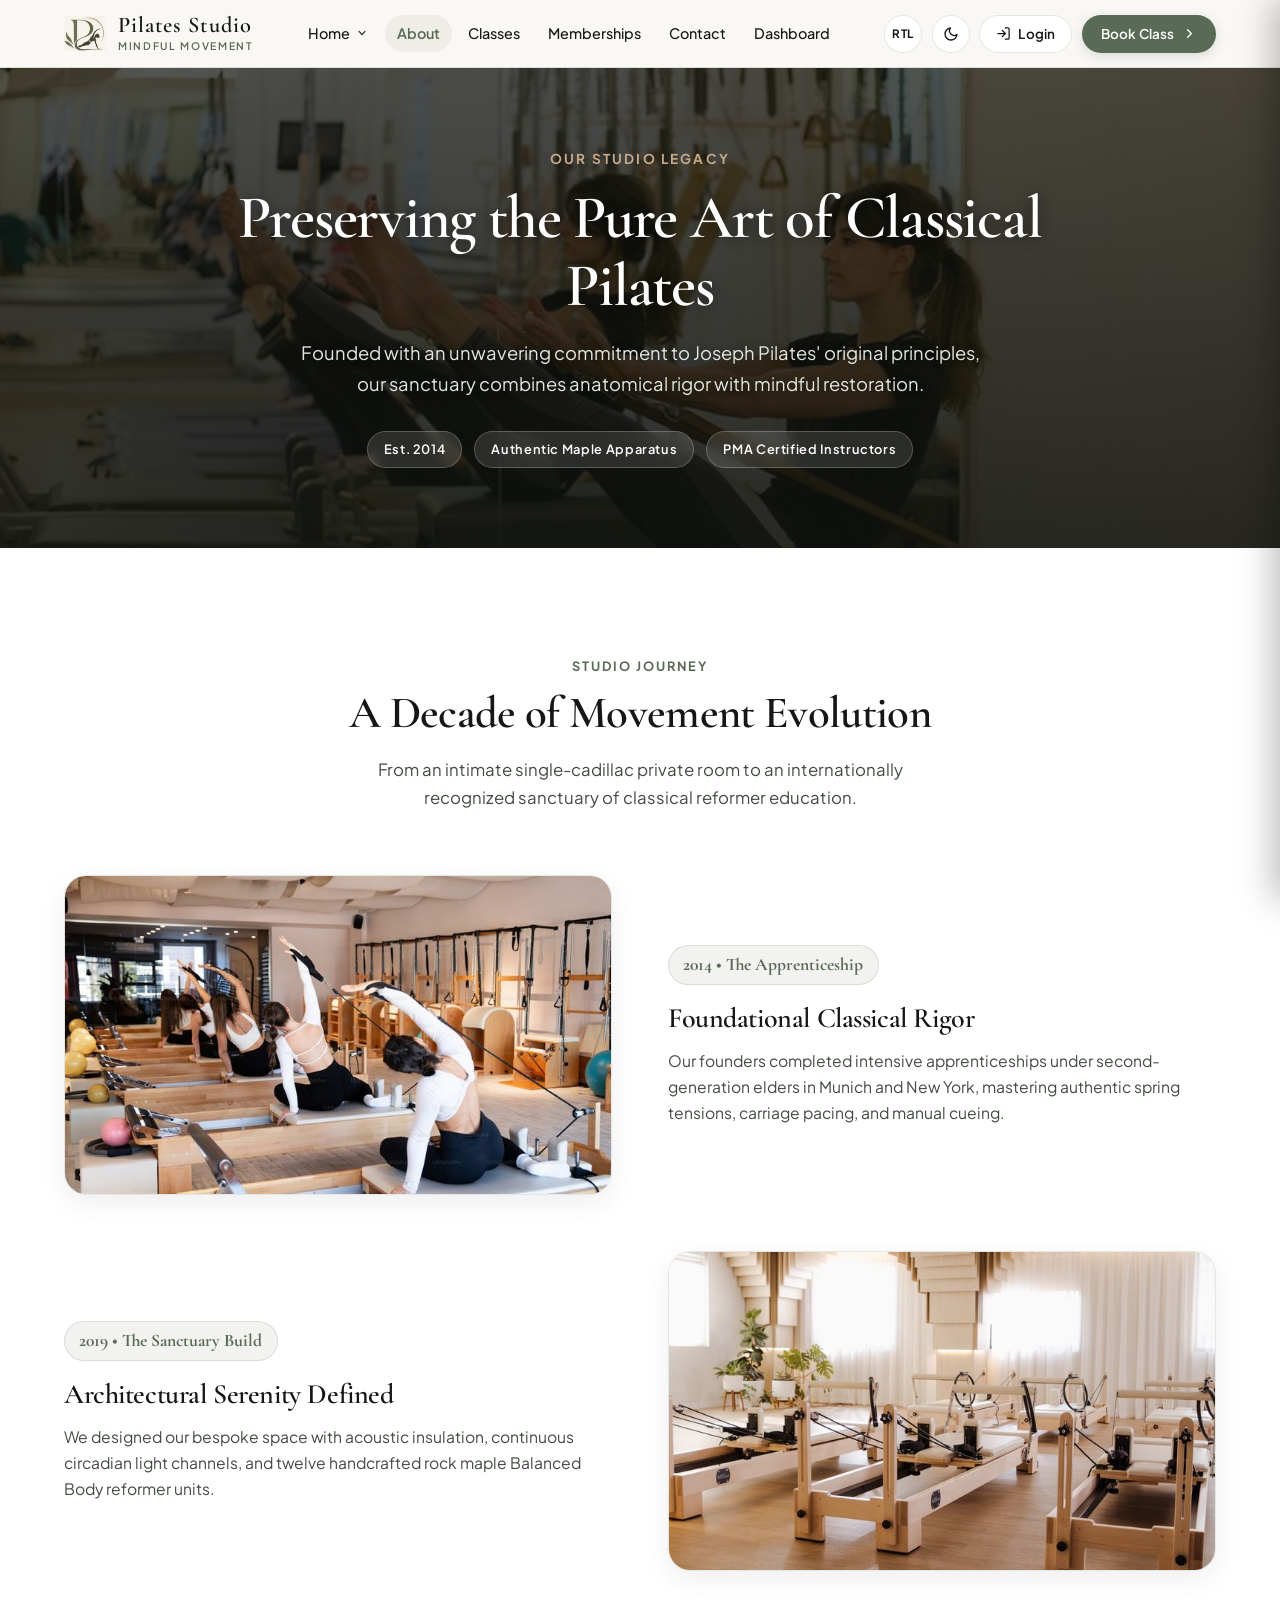
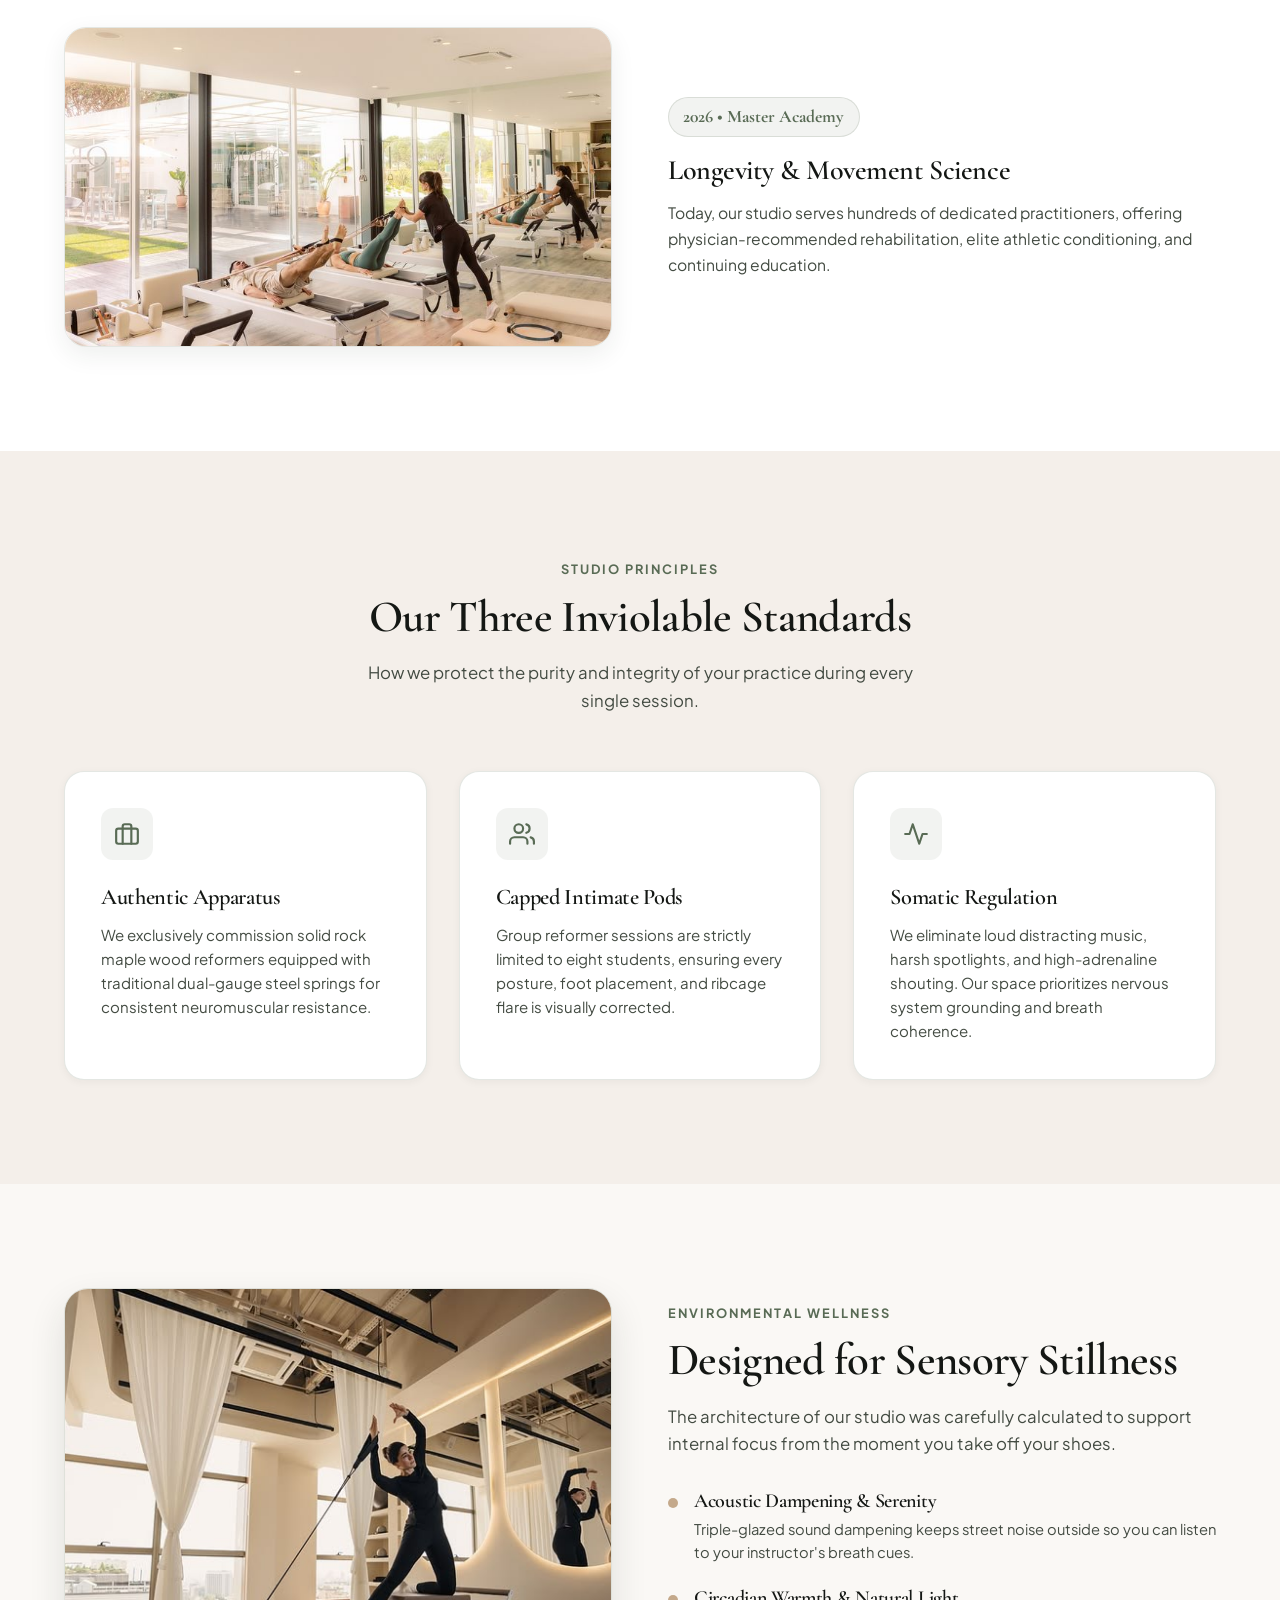
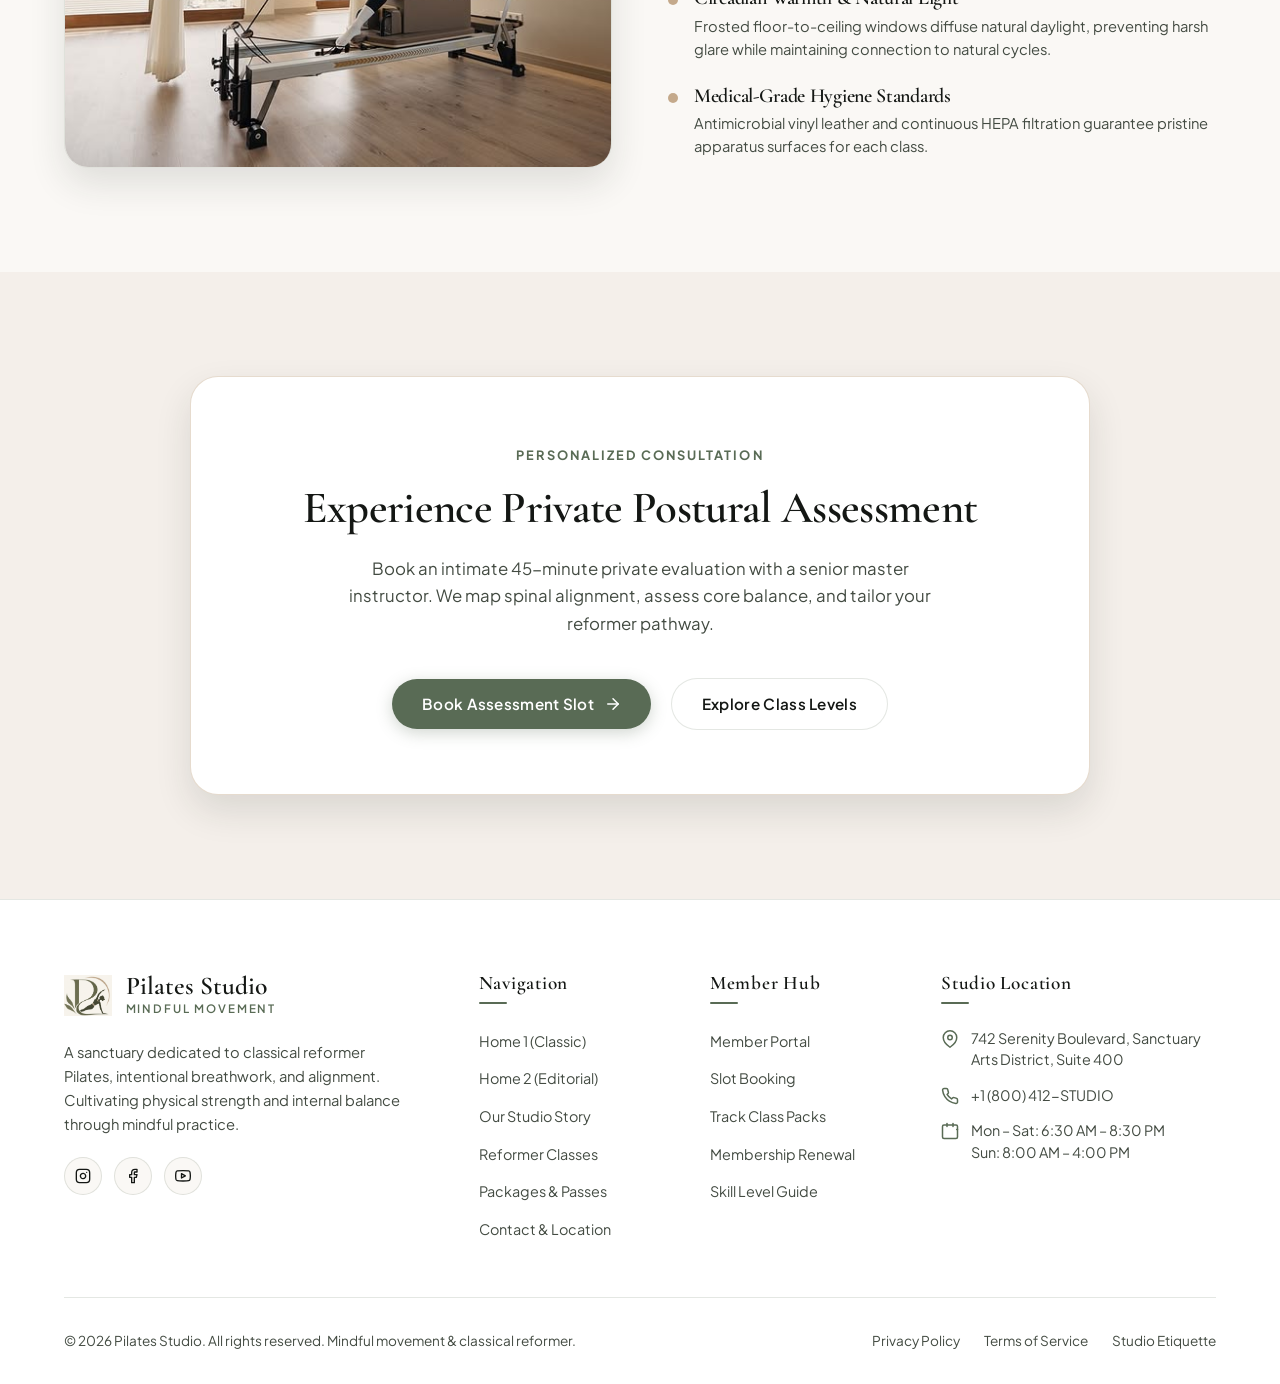
==== commit f168a765: "update" ====
--- a/about.html
+++ b/about.html
@@ -88,14 +88,16 @@
             <a href="membership.html" class="nav-link">Memberships</a>
           </li>
 
-          <!-- 5. Dashboard -->
+          
+
+          <!-- 5. Contact (Directly Visible) -->
+          <li class="nav-item">
+            <a href="contact.html" class="nav-link">Contact</a>
+          </li>
+
+          <!-- 6. Dashboard -->
           <li class="nav-item">
             <a href="dashboard.html" class="nav-link">Dashboard</a>
-          </li>
-
-          <!-- 6. Contact (Directly Visible) -->
-          <li class="nav-item">
-            <a href="contact.html" class="nav-link">Contact</a>
           </li>
         </ul>
       </nav>
@@ -254,14 +256,17 @@
         <a href="membership.html" class="mobile-nav-link">Memberships</a>
       </li>
 
-      <!-- 5. Dashboard -->
-      <li class="mobile-nav-item">
-        <a href="dashboard.html" class="mobile-nav-link">Member Dashboard</a>
-      </li>
-
-      <!-- 6. Contact -->
+      
+
+      <!-- 5. Contact -->
       <li class="mobile-nav-item">
         <a href="contact.html" class="mobile-nav-link">Contact</a>
+      </li>
+
+
+      <!-- 6. Dashboard -->
+      <li class="mobile-nav-item">
+        <a href="dashboard.html" class="mobile-nav-link"> Dashboard</a>
       </li>
     </ul>
 
